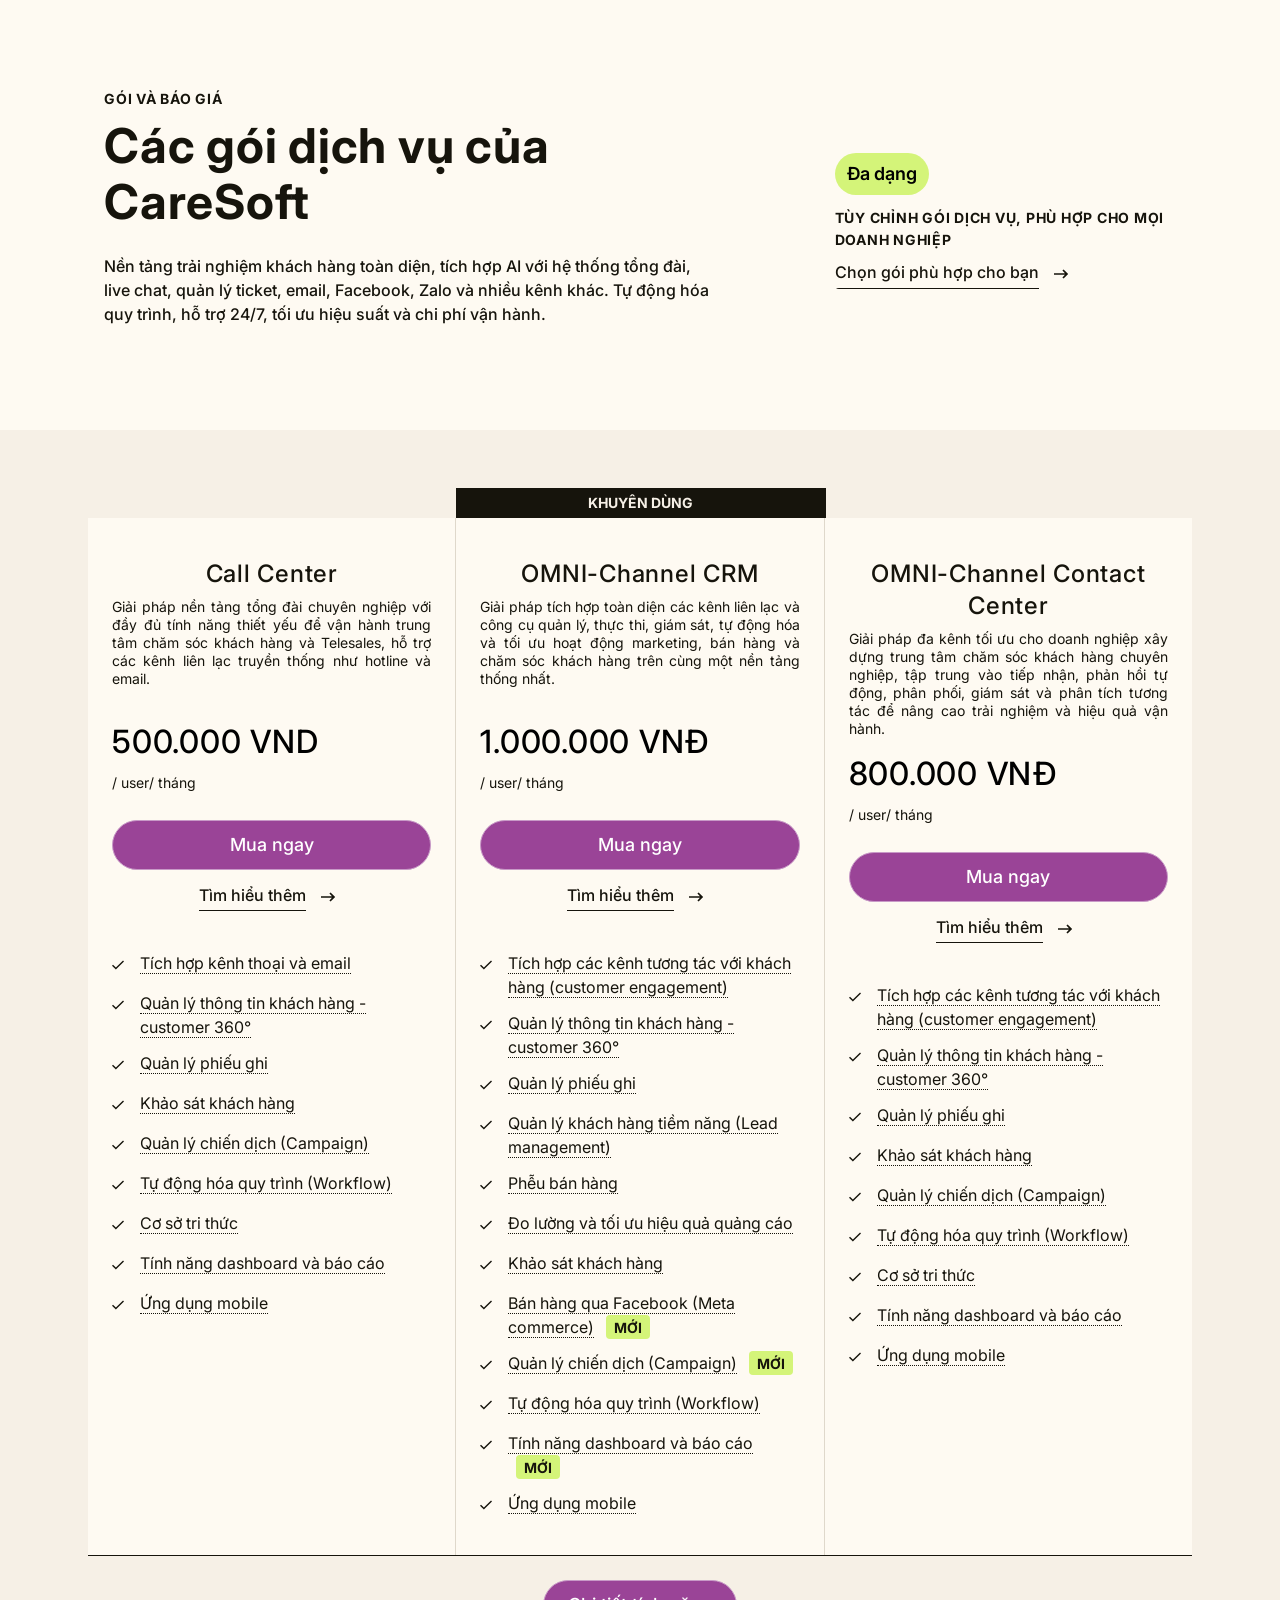
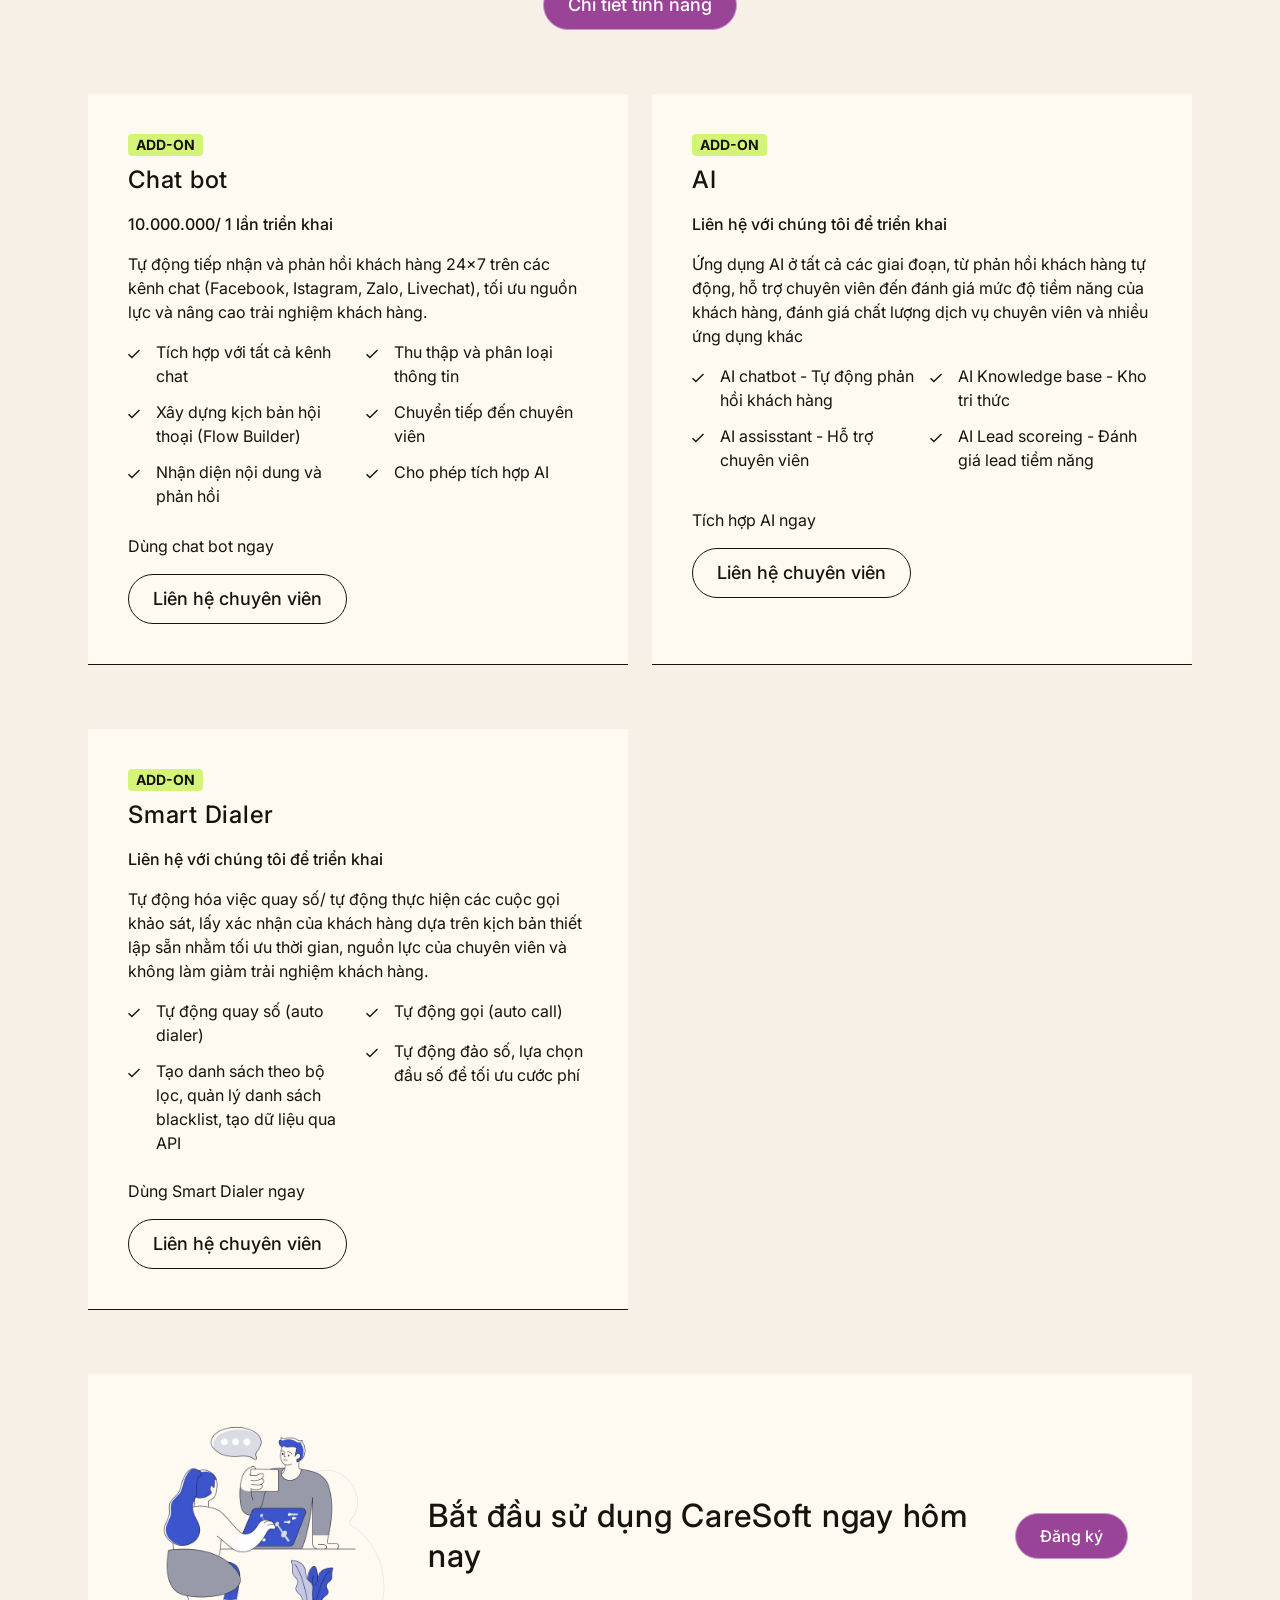
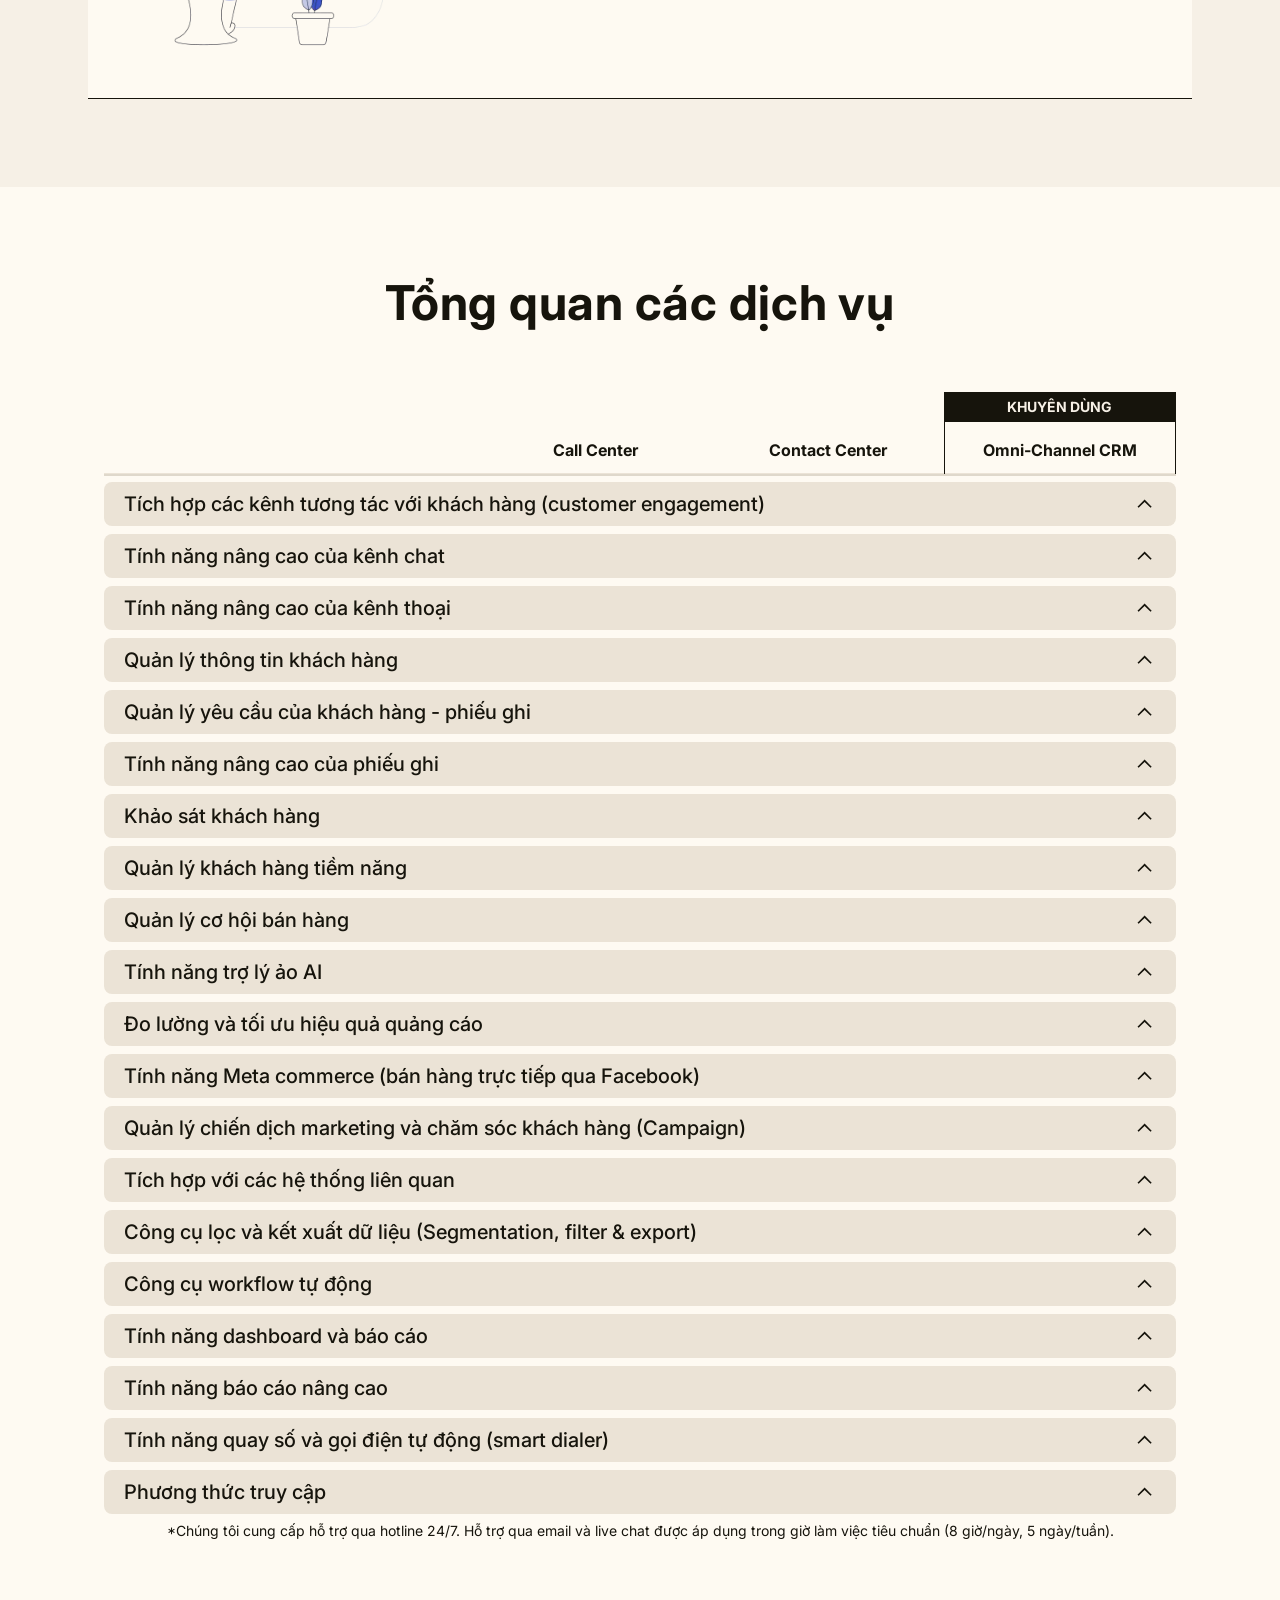
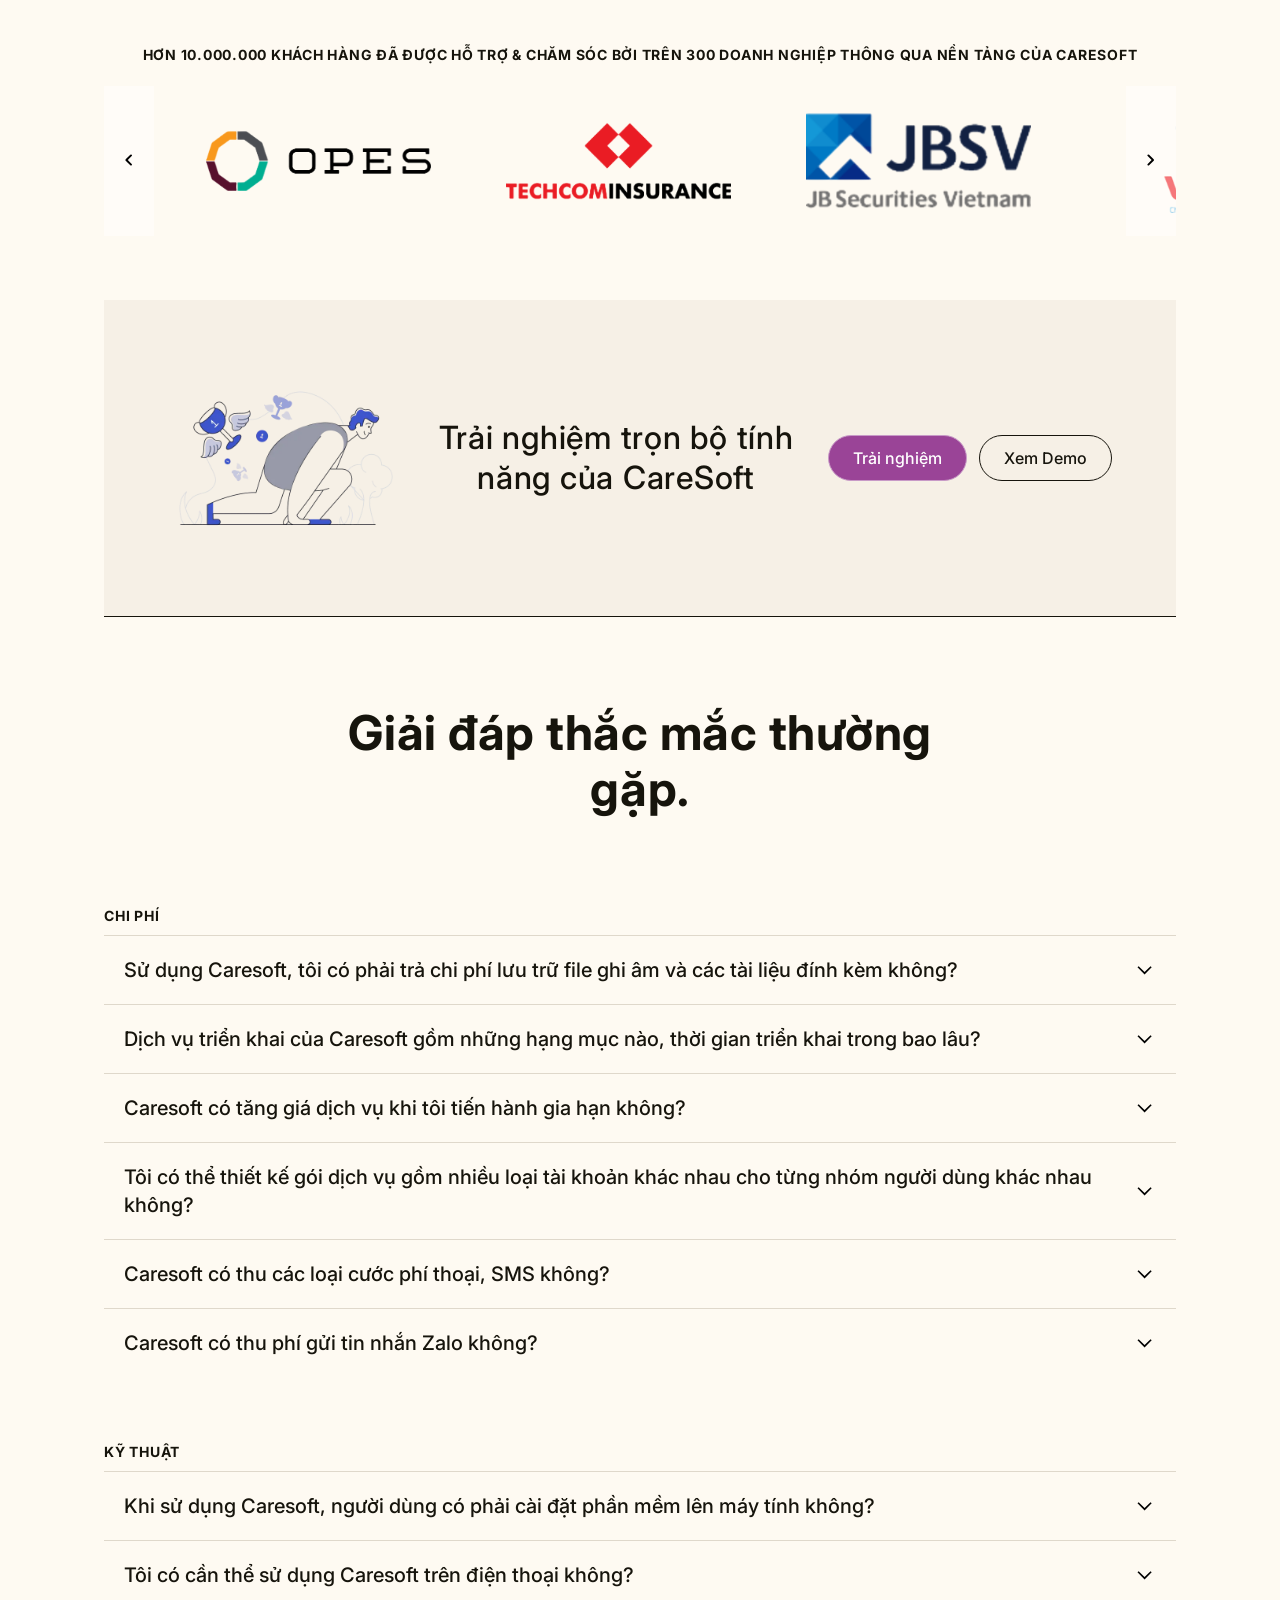
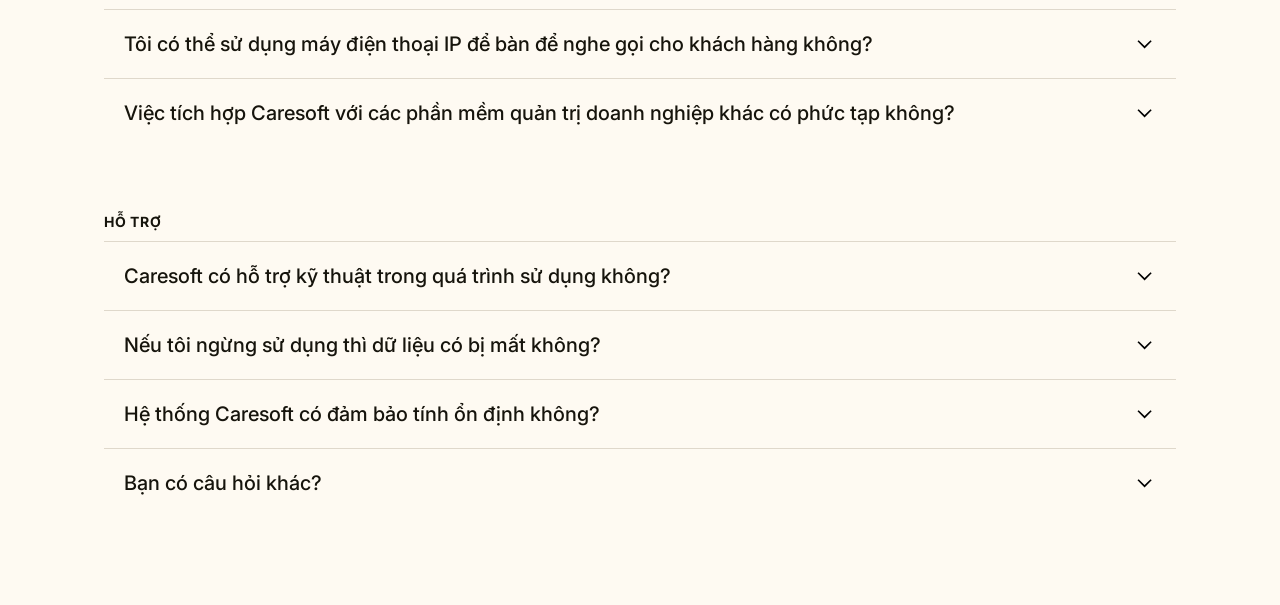
==== index.html @ 5d237647 "bỏ header" ====
<!DOCTYPE html>
<html lang="en">

<head>
    <meta charset="UTF-8">
    <meta name="viewport" content="width=device-width, initial-scale=1.0">
    <meta name="description"
        content="Bảng giá Caresoft Omnichannel Cloud Contact Center &amp; Customer Service Software">
    <title> Bảng giá Caresoft Omnichannel Cloud Contact Center &amp; Customer Service Software </title>
    <link rel="preconnect" href="https://fonts.googleapis.com">
    <link rel="preconnect" href="https://fonts.gstatic.com" crossorigin>
    <link
        href="https://fonts.googleapis.com/css2?family=Inter:ital,opsz,wght@0,14..32,100..900;1,14..32,100..900&display=swap"
        rel="stylesheet">

    <link rel="stylesheet" href="css/default.css">
    <link rel="stylesheet" href="css/detail.css">
    <link rel="stylesheet" href="css/mobile.css">
    <link rel="stylesheet" href="css/tablet.css">
    <link rel="stylesheet" href="css/laptop.css">
    <link rel="stylesheet" href="css/very-large-scr.css">
</head>

<body>
    <main>
        <section class="hero">
            <div class="container">
                <div class="hero-content-wrapper">
                    <div class="main-hero-title">
                        <h1 class="small-title">Gói và báo giá</h1>
                        <h2 class="main-title">Các gói dịch vụ của CareSoft</h2>
                        <p class="head-text">Nền tảng trải nghiệm khách hàng toàn diện, tích hợp AI với hệ thống
                            tổng đài,
                            live chat, quản lý ticket, email, Facebook, Zalo và nhiều kênh khác. Tự động hóa quy trình,
                            hỗ trợ 24/7, tối ưu hiệu suất và chi phí vận hành.</p>
                    </div>
                    <div class="sub-hero-title">
                        <span class="sticker">Đa dạng</span>
                        <h3 class="small-title">Tùy chỉnh gói dịch vụ, phù hợp cho mọi doanh nghiệp</h3>
                        <a href="" class="click-link">
                            <span class="click-link-text ">Chọn gói phù hợp cho bạn</span>
                            <span class="icon">
                                <svg xmlns="http://www.w3.org/2000/svg" width="16" height="16" fill="currentColor"
                                    viewBox="0 0 16 16" style="padding-left:6px">
                                    <path fill="currentColor" fill-rule="evenodd"
                                        d="M11.948 8.85H1v-1.7h10.948L9.399 4.6l1.202-1.202L15.202 8l-4.601 4.602-1.202-1.203z"
                                        clip-rule="evenodd"></path>
                                </svg>
                            </span>
                        </a>
                    </div>
                </div>
            </div>
        </section>
        <section class="plans">
            <div class="container">
                <div class="plan-content-wrapper">
                    <div class="feature-content" id="features"></div>
                    <div class="feature-btn">
                        <a href="#table-plans" class="primary-btn">
                            <span class="btn-text-bg">
                                <span class="btn-span">
                                    <span class="i-text">Chi tiết tính năng</span>
                                    <span class="af-text">Chi tiết tính năng</span>
                                </span>
                            </span>
                        </a>
                    </div>
                </div>
                <div class="part-wrapper cta">
                    <div class="cta-wrapper">
                        <div class="cta-content card">
                            <div class="cta-img">
                                <span class="img-span">
                                    <picture>
                                        <source srcset="img/cta-img-1.webp" type="image/webp">
                                        <img src="img/cta-img-1.png" alt="ảnh CTA băt đầu" loading="lazy">
                                    </picture>
                                </span>
                            </div>
                            <div class="cta-text">
                                <h3 class="cta-title">Bắt đầu sử dụng CareSoft ngay hôm nay</h3>
                            </div>
                            <div class="cta-btn">
                                <button class="primary-btn openForm">
                                    <span class="btn-text-bg">
                                        <span class="btn-span">
                                            <span class="i-text">Đăng ký</span>
                                            <span class="af-text">Đăng ký</span>
                                        </span>
                                    </span>
                                </button>
                            </div>
                        </div>
                    </div>
                </div>
            </div>
        </section>
        <section class="table-section" id="table-plans">
            <div class="container">
                <div class="table-wrapper">
                    <h2 class="main-title">Tổng quan các dịch vụ</h2>
                    <table class="compare-table" id="main">
                        <tbody class="main-body" id="mainBody">
                        </tbody>
                    </table>
                    <p class="note-text">*Chúng tôi cung cấp hỗ trợ qua hotline 24/7. Hỗ trợ qua email và live chat được
                        áp dụng trong giờ làm việc tiêu chuẩn (8 giờ/ngày, 5 ngày/tuần).
                    </p>
                </div>
            </div>
        </section>
        <section class="customer no-pad">
            <div class="container">
                <div class="custome-cta-wrapper">
                    <div class="customer">
                        <div class="text">
                            <p class="small-title">Hơn 10.000.000 khách hàng đã được hỗ trợ & chăm sóc bởi trên 300
                                Doanh nghiệp thông qua nền tảng của Caresoft</p>
                        </div>
                        <div class="logo-gallery-wrapper">
                            <div class="gallery" id="logo-slider">
                            </div>

                            <button class="gallery-btn" id="gallery-prev">
                                <svg xmlns="http://www.w3.org/2000/svg" width="24px" height="24px" viewBox="0 0 24 24">
                                    <path fill="currentColor"
                                        d="m10.8 12l3.9 3.9q.275.275.275.7t-.275.7t-.7.275t-.7-.275l-4.6-4.6q-.15-.15-.212-.325T8.425 12t.063-.375t.212-.325l4.6-4.6q.275-.275.7-.275t.7.275t.275.7t-.275.7z" />
                                </svg>
                            </button>
                            <button class="gallery-btn" id="gallery-next">
                                <svg xmlns="http://www.w3.org/2000/svg" width="24px" height="24px" viewBox="0 0 24 24">
                                    <path fill="currentColor"
                                        d="M12.6 12L8.7 8.1q-.275-.275-.275-.7t.275-.7t.7-.275t.7.275l4.6 4.6q.15.15.213.325t.062.375t-.062.375t-.213.325l-4.6 4.6q-.275.275-.7.275t-.7-.275t-.275-.7t.275-.7z" />
                                </svg>
                            </button>
                        </div>
                    </div>
                    <div class="part-wrapper cta non-flex">
                        <div class="cta-wrapper">
                            <div class="cta-content card bg-2">
                                <div class="cta-img">
                                    <span class="img-span">
                                        <picture>
                                            <source srcset="img/cta-img-2.webp" type="image/webp">
                                            <img src="img/cta-img-2.png"
                                                alt="Success, Growth, goals, achievement, target, trophy, reward, award, excercise"
                                                loading="lazy">
                                        </picture>
                                    </span>
                                </div>
                                <div class="cta-text">
                                    <h3 class="cta-title">Trải nghiệm trọn bộ tính năng của CareSoft</h3>
                                </div>
                                <div class="cta-btn">
                                    <button class="primary-btn openForm">
                                        <span class="btn-text-bg">
                                            <span class="btn-span">
                                                <span class="i-text">Trải nghiệm</span>
                                                <span class="af-text">Trải nghiệm</span>
                                            </span>
                                        </span>
                                    </button>
                                    <button class="secondary-btn openForm">
                                        <span class="btn-text-bg">
                                            <span class="btn-span">
                                                <span class="i-text">Xem Demo</span>
                                                <span class="af-text">Xem Demo</span>
                                            </span>
                                        </span>
                                    </button>
                                </div>
                            </div>
                        </div>
                    </div>
                </div>
            </div>
        </section>
        <section class="faq-section">
            <div class="container">
                <div class="faq-title-wrapper">
                    <div class="text-wrapper">
                        <h2 class="main-title">Giải đáp thắc mắc thường gặp.</h2>
                    </div>
                </div>
                <div class="faq-wrapper">
                    <div class="ques-section">
                    </div>
                </div>
            </div>
        </section>
        <div class="overlay">
            <div class="form-wrapper">
                <button class="close-btn" onclick="toggleOverlay()">
                    <svg xmlns="http://www.w3.org/2000/svg" width="16" height="16" focusable="false" viewBox="0 0 16 16"
                        aria-hidden="true">
                        <path stroke="currentColor" stroke-linecap="round" d="M3 13L13 3m0 10L3 3"></path>
                    </svg>
                </button>
                <div class="form-content">
                    <form id="contact-form">
                        <div class="form-title">
                            <h3 class="form-title-text">Đăng ký tư vấn ngay</h3>
                            <p class="normal-text">Chúng tôi sẵn sàng tư vấn giải pháp phù hợp nhất với mô hình hoạt
                                động của doanh nghiệp bạn.
                            </p>
                        </div>
                        <div class="form-input">
                            <div class="input-wrapper lap-50">
                                <div class="input-content">
                                    <label class="input-label" for="name">Họ Tên</label>
                                    <div class="input-detail">
                                        <input type="text" id="name" name="name" data-input-stage="normal"
                                            data-regex="^[A-Za-zÀ-ỹ\s]+$" data-req="true"
                                            data-blank-mess="Trường này là bắt buộc" data-cons-mess="Vui lòng nhập tên"
                                            data-initial="true">
                                        <div class="input-icon">
                                            <svg xmlns="http://www.w3.org/2000/svg" width="16" height="16"
                                                fill="currentColor" viewBox="0 0 16 16">
                                                <path fill="currentColor" fill-rule="evenodd"
                                                    d="M8 0a8 8 0 1 0 0 16A8 8 0 0 0 8 0m0 9.5a.5.5 0 0 1-.5-.5V4.5a.5.5 0 0 1 1 0V9a.5.5 0 0 1-.5.5m0 1A.75.75 0 1 1 8 12a.75.75 0 0 1 0-1.5"
                                                    clip-rule="evenodd"></path>
                                            </svg>
                                        </div>
                                        <div class="input-warning">
                                            <svg xmlns="http://www.w3.org/2000/svg" width="16" height="16"
                                                fill="currentColor" viewBox="0 0 16 16">
                                                <path fill="currentColor" fill-rule="evenodd"
                                                    d="M8 0a8 8 0 1 0 0 16A8 8 0 0 0 8 0m0 9.5a.5.5 0 0 1-.5-.5V4.5a.5.5 0 0 1 1 0V9a.5.5 0 0 1-.5.5m0 1A.75.75 0 1 1 8 12a.75.75 0 0 1 0-1.5"
                                                    clip-rule="evenodd"></path>
                                            </svg>
                                            <span class="warn-text"></span>
                                        </div>
                                    </div>
                                </div>
                            </div>
                            <div class="input-wrapper lap-50">
                                <div class="input-content">
                                    <label class="input-label" for="company">Công ty/ Doanh nghiệp</label>
                                    <div class="input-detail">
                                        <input type="text" id="company" name="company" data-input-stage="normal"
                                            data-regex="none" data-blank-mess="Trường này là bắt buộc"
                                            data-cons-mess="Sai điều kiện" data-initial="true">
                                        <div class="input-icon">
                                            <svg xmlns="http://www.w3.org/2000/svg" width="16" height="16"
                                                fill="currentColor" viewBox="0 0 16 16">
                                                <path fill="currentColor" fill-rule="evenodd"
                                                    d="M8 0a8 8 0 1 0 0 16A8 8 0 0 0 8 0m0 9.5a.5.5 0 0 1-.5-.5V4.5a.5.5 0 0 1 1 0V9a.5.5 0 0 1-.5.5m0 1A.75.75 0 1 1 8 12a.75.75 0 0 1 0-1.5"
                                                    clip-rule="evenodd"></path>
                                            </svg>
                                        </div>
                                        <div class="input-warning">
                                            <svg xmlns="http://www.w3.org/2000/svg" width="16" height="16"
                                                fill="currentColor" viewBox="0 0 16 16">
                                                <path fill="currentColor" fill-rule="evenodd"
                                                    d="M8 0a8 8 0 1 0 0 16A8 8 0 0 0 8 0m0 9.5a.5.5 0 0 1-.5-.5V4.5a.5.5 0 0 1 1 0V9a.5.5 0 0 1-.5.5m0 1A.75.75 0 1 1 8 12a.75.75 0 0 1 0-1.5"
                                                    clip-rule="evenodd"></path>
                                            </svg>
                                            <span class="warn-text"></span>
                                        </div>
                                    </div>
                                </div>
                            </div>
                            <div class="input-wrapper lap-50">
                                <div class="input-content">
                                    <label class="input-label" for="email">Email</label>
                                    <div class="input-detail">
                                        <input type="text" id="email" name="email" data-input-stage="normal"
                                            data-regex="^[\w\.-]+@[\w\.-]+\.\w{2,}$" data-req="true"
                                            data-blank-mess="Trường này là bắt buộc"
                                            data-cons-mess="Vui lòng nhập email hợp lệ" data-initial="true">
                                        <div class="input-icon">
                                            <svg xmlns="http://www.w3.org/2000/svg" width="16" height="16"
                                                fill="currentColor" viewBox="0 0 16 16">
                                                <path fill="currentColor" fill-rule="evenodd"
                                                    d="M8 0a8 8 0 1 0 0 16A8 8 0 0 0 8 0m0 9.5a.5.5 0 0 1-.5-.5V4.5a.5.5 0 0 1 1 0V9a.5.5 0 0 1-.5.5m0 1A.75.75 0 1 1 8 12a.75.75 0 0 1 0-1.5"
                                                    clip-rule="evenodd"></path>
                                            </svg>
                                        </div>
                                        <div class="input-warning">
                                            <svg xmlns="http://www.w3.org/2000/svg" width="16" height="16"
                                                fill="currentColor" viewBox="0 0 16 16">
                                                <path fill="currentColor" fill-rule="evenodd"
                                                    d="M8 0a8 8 0 1 0 0 16A8 8 0 0 0 8 0m0 9.5a.5.5 0 0 1-.5-.5V4.5a.5.5 0 0 1 1 0V9a.5.5 0 0 1-.5.5m0 1A.75.75 0 1 1 8 12a.75.75 0 0 1 0-1.5"
                                                    clip-rule="evenodd"></path>
                                            </svg>
                                            <span class="warn-text"></span>
                                        </div>
                                    </div>
                                </div>
                            </div>
                            <div class="input-wrapper lap-50">
                                <div class="input-content">
                                    <label class="input-label" for="phone">SĐT</label>
                                    <div class="input-detail">
                                        <input type="tel" id="phone" name="phone" data-input-stage="normal"
                                            data-regex="^(0\d{9}|(\+84)\d{9})$" data-req="true"
                                            data-blank-mess="Trường này là bắt buộc"
                                            data-cons-mess="Vui lòng nhập số điện thoại hợp lệ" data-initial="true">
                                        <div class="input-icon">
                                            <svg xmlns="http://www.w3.org/2000/svg" width="16" height="16"
                                                fill="currentColor" viewBox="0 0 16 16">
                                                <path fill="currentColor" fill-rule="evenodd"
                                                    d="M8 0a8 8 0 1 0 0 16A8 8 0 0 0 8 0m0 9.5a.5.5 0 0 1-.5-.5V4.5a.5.5 0 0 1 1 0V9a.5.5 0 0 1-.5.5m0 1A.75.75 0 1 1 8 12a.75.75 0 0 1 0-1.5"
                                                    clip-rule="evenodd"></path>
                                            </svg>
                                        </div>
                                        <div class="input-warning">
                                            <svg xmlns="http://www.w3.org/2000/svg" width="16" height="16"
                                                fill="currentColor" viewBox="0 0 16 16">
                                                <path fill="currentColor" fill-rule="evenodd"
                                                    d="M8 0a8 8 0 1 0 0 16A8 8 0 0 0 8 0m0 9.5a.5.5 0 0 1-.5-.5V4.5a.5.5 0 0 1 1 0V9a.5.5 0 0 1-.5.5m0 1A.75.75 0 1 1 8 12a.75.75 0 0 1 0-1.5"
                                                    clip-rule="evenodd"></path>
                                            </svg>
                                            <span class="warn-text"></span>
                                        </div>
                                    </div>
                                </div>
                            </div>
                            <div class="input-wrapper full">
                                <div class="input-content">
                                    <label class="input-label" for="message">Ghi chú</label>
                                    <div class="input-detail">
                                        <textarea type="text" id="message" name="message" data-input-stage="normal"
                                            data-regex="^[A-Za-zÀ-ỹ\s]+$" data-req="false"
                                            data-blank-mess="Trường này là bắt buộc" data-cons-mess="Vui lòng nhập tên"
                                            data-initial="true"></textarea>
                                        <div class="input-icon">
                                            <svg xmlns="http://www.w3.org/2000/svg" width="16" height="16"
                                                fill="currentColor" viewBox="0 0 16 16">
                                                <path fill="currentColor" fill-rule="evenodd"
                                                    d="M8 0a8 8 0 1 0 0 16A8 8 0 0 0 8 0m0 9.5a.5.5 0 0 1-.5-.5V4.5a.5.5 0 0 1 1 0V9a.5.5 0 0 1-.5.5m0 1A.75.75 0 1 1 8 12a.75.75 0 0 1 0-1.5"
                                                    clip-rule="evenodd"></path>
                                            </svg>
                                        </div>
                                        <div class="input-warning">
                                            <svg xmlns="http://www.w3.org/2000/svg" width="16" height="16"
                                                fill="currentColor" viewBox="0 0 16 16">
                                                <path fill="currentColor" fill-rule="evenodd"
                                                    d="M8 0a8 8 0 1 0 0 16A8 8 0 0 0 8 0m0 9.5a.5.5 0 0 1-.5-.5V4.5a.5.5 0 0 1 1 0V9a.5.5 0 0 1-.5.5m0 1A.75.75 0 1 1 8 12a.75.75 0 0 1 0-1.5"
                                                    clip-rule="evenodd"></path>
                                            </svg>
                                            <span class="warn-text"></span>
                                        </div>
                                    </div>
                                </div>
                            </div>
                            <div class="input-wrapper full">
                                <div class="input-content">
                                    <div class="check-box-wrapper">
                                        <input type="checkbox" name="agree" id="agree">
                                        <label class="normal-text" for="agree">Tôi đồng ý nhận thông tin tiếp thị về
                                            sản
                                            phẩm, dịch vụ và sự kiện của CareSoft. Tôi có thể hủy đăng ký bất cứ lúc
                                            nào.</label>
                                    </div>
                                </div>
                            </div>
                            <div class="input-wrapper full">
                                <div class="input-content">
                                    <div class="normal-text">
                                        Khi gửi thông tin cá nhân, tôi đồng ý để CareSoft thu thập, xử lý và lưu trữ
                                        dữ
                                        liệu của mình theo Chính sách quyền riêng tư của CareSoft.
                                    </div>
                                </div>
                            </div>
                        </div>
                        <div class="form-submit">
                            <button class="primary-btn" type="submit" id="submitForm">
                                <span class="btn-text-bg">
                                    <span class="btn-span">
                                        <span class="i-text">Đăng Ký</span>
                                        <span class="af-text">Đăng Ký</span>
                                    </span>
                                </span>
                            </button>
                        </div>
                    </form>
                </div>
            </div>
            <div class="form-submited-wrapper">
                <button class="close-btn" onclick="toggleOverlay()">
                    <svg xmlns="http://www.w3.org/2000/svg" width="16" height="16" focusable="false" viewBox="0 0 16 16"
                        aria-hidden="true">
                        <path stroke="currentColor" stroke-linecap="round" d="M3 13L13 3m0 10L3 3"></path>
                    </svg>
                </button>
                <div class="submited-content">
                    <div class="icon">
                        <svg xmlns="http://www.w3.org/2000/svg" width="48" height="48" viewBox="0 0 24 24">
                            <g fill="none" stroke="currentColor" stroke-linecap="round" stroke-linejoin="round"
                                stroke-width="2">
                                <path
                                    d="M3 12c0 -4.97 4.03 -9 9 -9c4.97 0 9 4.03 9 9c0 4.97 -4.03 9 -9 9c-4.97 0 -9 -4.03 -9 -9Z" />
                                <path d="M8 12l3 3l5 -5" />
                            </g>
                        </svg>
                    </div>
                    <div class="submited-text title">
                        Đã gửi thông tin thành công
                    </div>
                    <div class="submited-text">Chúng tôi đã nhận được thông tin đăng ký tư vấn của bạn.</div>
                    <div class="submited-text">Đội ngũ hỗ trợ sẽ liên hệ trong thời gian sớm nhất.</div>
                    <button class="close-submited" onclick="toggleOverlay()">Đóng</button>
                </div>
            </div>
        </div>
    </main>

    <script src="js/data.js"></script>
    <script src="js/display-features.js"></script>
    <script src="js/display-add-ons.js"></script>
    <script src="js/display-table.js"></script>
    <script src="js/display-faq.js"></script>
    <script src="js/display-logo-slider.js"></script>
    <script src="js/table-pop.js"></script>
    <script src="js/overlay.js"></script>
    <script src="js/form.js"></script>
    <script src="js/toggle-table.js"></script>
    <script src="js/mobile-layout.js"></script>
</body>

</html>
---- css/default.css ----
/* rgb(143, 136, 122) */
/* rgb(222, 215, 202) */

/* :root {
    --main-bg-color: #F2FBE0;
    --sec-bg-color: #E4F4CD;
    --bg-hight-light-color: #C8E6A0;

    --text-color: #1E352F;
    --border-color: #A5C4A2;

    --primary-btn-initial-color: #A0D468;
    --primary-btn-after-color: #1E352F;

    --secondary-btn-initial-color: #6ABD8D;
    --secondary-btn-after-color: #1E352F;
    --secondary-btn-text-color: #ffffff;

    --sticker-color: #F8B84E;
} */

:root {
    --main-bg-color: rgb(254, 250, 242);
    --sec-bg-color: rgb(246, 240, 230);
    --bg-hight-light-color: rgb(235, 227, 214);
    /* rgb(143, 136, 122) rgb(222, 215, 202) */
    --text-color: rgb(22, 20, 12);
    --border-color: rgb(22, 20, 12);

    --primary-btn-initial-color: rgb(154, 68, 151);
    --primary-btn-after-color: rgb(22, 20, 12);
    /* --primary-btn-initial-color: #A0D468;
    --primary-btn-after-color: #1E352F; */

    --secondary-btn-initial-color: ;
    --secondary-btn-after-color: rgb(22, 20, 12);
    --secondary-btn-text-color: rgb(255, 255, 255);

    --sticker-color: rgb(212, 244, 121);
}

*,
*::before,
*::after {
    box-sizing: border-box;
}

html,
body {
    padding: 0;
    margin: 0;
    scroll-behavior: smooth;
}

body {
    -webkit-font-smoothing: antialiased;
    font-variant-ligatures: no-common-ligatures;
    background: rgb(22, 20, 12);
    font-family: 'Inter';
    font-size: 16px;
    font-style: normal;
    line-height: 1;
}

body.no-scroll {
    overflow: hidden;
}

section {
    /* padding: 88px 0; */
}

.container {
    padding: 0 24px;
    margin: 0 auto;
    width: 100%;
}

a {
    text-decoration: none;
    color: black;
}

.mt-40 {
    margin-top: 40px;
}

button {
    outline: none;
    border: none;
    cursor: pointer;
}

::-webkit-scrollbar {
    height: .7rem;
    width: .7rem;
}

::-webkit-scrollbar-thumb {
    background-color: var(--bg-hight-light-color);
    border-radius: 6.1875rem;
    background-clip: padding-box;
    border: .125rem solid #0000;
}

@media (min-width:0px) {
    section {
        padding: 48px 0;
    }

    .container {
        padding: 0 16px;
    }

    .sub-hero-title {
        margin-top: 12px;
    }

    .feature-wrapper {
        display: flex;
        box-sizing: border-box;
        flex-wrap: wrap;
        margin-right: -8px;
        margin-left: -8px;
    }

    .feature-p-wrapper {
        width: 100%;
    }

    .part-wrapper {
        margin-top: 48px;
    }

    .cta-wrapper {
        padding-right: 8px;
        padding-left: 8px;
    }

    .cta-btn {
        flex-direction: column;
        padding: 0;
    }
}
---- css/detail.css ----
.hero,
.customer,
.faq-section {
    background-color: var(--main-bg-color);
}

.plans {
    background-color: var(--sec-bg-color);
    overflow-x: hidden;
}

.test {
    background-color: var(--sec-bg-color);
}

.hero-content-wrapper {
    display: flex;
    flex-wrap: wrap;
    align-items: center;
    margin-right: -12px;
    margin-left: -12px;
    box-sizing: border-box;
}

.main-hero-title {
    width: 100%;
    padding-right: 12px;
    padding-left: 12px;
}

.sub-hero-title {
    width: 100%;
    padding-right: 12px;
    padding-left: 12px;
}

.small-title {
    box-sizing: inherit;
    letter-spacing: 0.75px;
    color: var(--text-color);
    margin: 0px 0px 8px;
    font-family: 'Inter';
    font-stretch: condensed;
    font-weight: 700;
    line-height: calc(1em + 8px);
    text-transform: uppercase;
    -webkit-box-align: center;
    align-items: center;
    display: flex;
    align-items: flex-end;
    gap: 8px;
    font-size: 12px;
}

.main-title {
    box-sizing: inherit;
    color: var(--text-color);
    margin: 0px 0px 24px;
    font-family: 'Inter';
    font-weight: 700;
    line-height: calc(1em + 8px);
    letter-spacing: 0.75px;
    font-size: 34px;
}

.head-text {
    box-sizing: inherit;
    color: var(--text-color);
    margin: 0px 0px 12px;
    font-family: 'Inter';
    font-weight: 500;
    font-size: 16px;
    line-height: calc(1em + 8px);
    letter-spacing: 0px;
    margin-bottom: 16px;
}

.sticker {
    align-items: center;
    text-align: center;
    background-color: var(--sticker-color);
    border-radius: 100px;
    display: inline-block;
    padding: 8px 12px;
    margin-bottom: 12px;
    font-size: 16px;
    font-weight: 600;
    line-height: calc(1em + 8px);
}

.click-link {
    display: inline-flex;
    margin: 0px;
    padding: 0px;
    border: 0px solid transparent;
    border-radius: 4px;
    cursor: pointer;
    width: 100%;
    overflow: hidden;
    text-overflow: ellipsis;
    outline-color: transparent;
    background-color: transparent;
    color: var(--text-color);
    font-weight: 500;
    text-decoration: none;
    font-stretch: expanded;
    line-height: calc(1.25em + 6px);
    min-height: calc(1.25em + 8px);
    transition: 600ms cubic-bezier(0.7, 0, 0.3, 1);
    font-size: 16px;
    font-family: 'Inter';
    text-align: center;
    align-items: center;
}

.click-link-text {
    display: inline;
    cursor: pointer;
    overflow: visible;
    white-space: nowrap;
    box-sizing: border-box;
    padding: 0px;
    color: var(--text-color);
    text-decoration: none;
    line-height: calc(1.25em + 6px);
    min-height: calc(1.25em + 8px);

    transition: 600ms cubic-bezier(0.7, 0, 0.3, 1);
    font-size: 16px;
    font-family: 'Inter';
    font-weight: 500;
    background-image: linear-gradient(90deg, rgba(22, 20, 12, 0.7) 0%, rgba(22, 20, 12, 0.7) 40%, transparent 40%, transparent 60%, var(--text-color) 60%, var(--text-color) 100%);
    background-position: 100% 100%;
    background-repeat: no-repeat;
    background-size: 250% 1px;
    padding-bottom: 0.2em;
    transition: background-position 600ms cubic-bezier(0.7, 0, 0.3, 1);
}

.click-link:hover .click-link-text {
    background-position: 0 100%;
}

.icon {
    font-style: normal;
    cursor: pointer;
    color: var(--text-color);
    font-weight: 500;
    line-height: calc(1.25em + 6px);
    font-size: 18px;
    font-family: 'Inter';
    box-sizing: inherit;
    aspect-ratio: 1 / 1;
    bottom: 0.1em;
    display: inline-block;
    min-width: 16px;
    margin: 0px 8px;
    max-width: 24px;
    max-height: 24px;
    vertical-align: middle;
}

.icon svg {
    display: block;
    fill: currentcolor;
    box-sizing: inherit;
    height: 100%;
    width: 100%;
    padding: 0;
}

.plan-content-wrapper {
    width: 100%;
}

.card {
    background: var(--main-bg-color);
    box-shadow: none;
    border-bottom: 1px solid var(--text-color);
}

.content-flex {
    display: flex;
    flex-wrap: nowrap;
}

.content-flex>*:not(:first-child) {
    border-top: 0px;
    border-left: 1px solid color-mix(in srgb, var(--bg-hight-light-color) 95%, black);
}

.feature-col {
    -webkit-font-smoothing: antialiased;
    font-variant-ligatures: no-common-ligatures;
    font-family: 'Inter';
    font-size: 16px;
    font-style: normal;
    line-height: 1;
    box-sizing: border-box;
    width: 100%;
    flex-basis: 0px;
    -webkit-box-flex: 1;
    flex-grow: 1;
    max-width: 100%;
    text-align: left;
    margin: 0px !important;
    padding: 0px 24px !important;
    position: relative;
    border: 0px;
}

.col-wrapper {
    display: flex;
    flex-direction: column;
    height: 100%;
    margin: 0px 0px 24px;
    padding: 24px 0px 0px;
    position: relative;
    margin-top: 16px;
}

.col-content {
    display: flex;
    flex-direction: column;
    -webkit-box-align: start;
    align-items: start;
    -webkit-box-pack: justify;
    justify-content: space-between;
    margin-bottom: 24px;
    min-height: 270px;
}

.col-title {
    color: var(--text-color);
    font-family: 'Inter';
    font-weight: 500;
    line-height: calc(1em + 8px);
    letter-spacing: 0.75px;
    font-size: 20px;
    margin: 0px 0px 8px;
    text-align: left;
    min-height: auto;
}

.col-sub-title {
    color: var(--text-color);
    font-family: 'Inter';
    font-weight: 400;
    line-height: 18px;
    font-size: 13px;
    margin: 0px 0px 16px;
}

.price {
    font-weight: 500;
    line-height: calc(1em + 8px);
    letter-spacing: 0.75px;
    font-size: 22px;
    margin: 0px 0px 12px;
    text-align: left;
    font-family: 'Inter';
}

.col-sub-title.price-tag {
    min-height: auto;
    margin: 0px 0px 4px;
}

.btns-wrapper {
    display: flex;
    flex-flow: column wrap;
    gap: 12px;
    align-self: inherit;
    -webkit-box-align: baseline;
    align-items: baseline;
    flex-direction: row;
    margin-top: 24px;
    margin-bottom: 16px;
    width: 100%;
    justify-content: center;
}

.primary-btn {
    min-height: calc(1.25em + 8px);
    font-size: 18px;
    border-radius: 99px;
    cursor: pointer;
    display: inline-block;
    gap: 8px;
    overflow: visible;
    position: relative;
    text-decoration: none;
    line-height: 28px;
    padding: 10px 24px;
    width: fit-content;
    max-width: 100%;
    font-family: 'Inter';
    white-space: normal;
    background-color: var(--primary-btn-initial-color);
    border: 1px solid color-mix(in srgb, var(--primary-btn-initial-color) 54%, white);
    transition: background-color 500ms cubic-bezier(0.85, 0, 0.15, 1), border 500ms cubic-bezier(0.85, 0, 0.15, 1), transform 500ms cubic-bezier(0.85, 0, 0.15, 1), height 500ms cubic-bezier(0.85, 0, 0.15, 1), opacity 500ms cubic-bezier(0.85, 0, 0.15, 1), width 500ms cubic-bezier(0.85, 0, 0.15, 1), outline 70ms cubic-bezier(0, 0, 0.5, 1);
}

.col-content .primary-btn {
    width: 100%;
}

.primary-btn:hover {
    background-color: var(--primary-btn-after-color);
    transform: scale(1.05);
}

.btn-text-bg {
    font-variant-ligatures: no-common-ligatures;
    font-style: normal;
    text-align: left;
    -webkit-font-smoothing: antialiased;
    /* color: var(--text-color);
    font-weight: 500;
    font-stretch: expanded;
    cursor: pointer;
    font-size: 18px;
    line-height: 28px;
    font-family: 'Inter', "ABC Social", 'Noto Sans', Arial, 'Inter', sans-serif;
    white-space: normal;
    box-sizing: inherit; */
    background-image: linear-gradient(90deg, rgba(22, 20, 12, 0.7) 0%, rgba(22, 20, 12, 0.7) 40%, transparent 40%, transparent 60%, var(--text-color) 60%, var(--text-color) 100%);
    background-position: 100% 100%;
    background-repeat: no-repeat;
    background-size: 250% 1px;
    padding-bottom: 0px;
    transition: background-position 600ms cubic-bezier(0.7, 0, 0.3, 1);
}

.btn-span {
    font-variant-ligatures: no-common-ligatures;
    font-style: normal;
    text-align: left;
    -webkit-font-smoothing: antialiased;
    overflow: hidden;
    position: relative;
    display: block;
    white-space: nowrap;
}

.i-text {
    font-variant-ligatures: no-common-ligatures;
    font-style: normal;
    -webkit-font-smoothing: antialiased;
    font-weight: 500;
    -webkit-box-align: center;
    align-items: center;
    display: flex;
    gap: 8px;
    text-align: center;
    -webkit-box-pack: center;
    justify-content: center;
    transition: color 500ms cubic-bezier(0.85, 0, 0.15, 1), transform 500ms cubic-bezier(0.85, 0, 0.15, 1);
    color: var(--secondary-btn-text-color);
}

.af-text {
    font-variant-ligatures: no-common-ligatures;
    font-weight: 500;
    -webkit-box-align: center;
    align-items: center;
    display: flex;
    gap: 8px;
    text-align: center;
    -webkit-box-pack: center;
    justify-content: center;
    transition: color 500ms cubic-bezier(0.85, 0, 0.15, 1), transform 500ms cubic-bezier(0.85, 0, 0.15, 1);
    position: absolute;
    top: 100%;
    left: 0px;
    width: 100%;
    color: var(--secondary-btn-text-color);
}

.primary-btn:hover .i-text {
    transform: translateY(-100%);
}

.primary-btn:hover .af-text {
    transform: translateY(-100%);
    z-index: 2;
}

.col-feature {
    justify-content: center;
}

.feature-li {
    list-style: none;
    padding: 0px;
    margin: 0px;
}

.li-features {
    position: relative;
    color: var(--text-color);
    line-height: 1.5;
    display: flex;
    gap: 16px;
    padding: 0px;
    margin-bottom: 12px;
    margin-top: 12px;
}

.li-features:first-child {
    margin-top: 0;
}

.li-initial-icon {
    color: var(--text-color);
    line-height: 1.5;
    box-sizing: inherit;
    flex: 1 0 auto;
    margin: 4px 0px 0px;
}

.li-initial-icon>svg {
    height: 16;
    fill: currentcolor;
    box-sizing: inherit;
    left: -24px;
    width: 12px;
    top: 2px;
}

.li-content {
    flex: 1 1 100%;
}

.li-a {
    cursor: pointer;
    color: var(--text-color);
    transition: 100ms linear;
    align-items: center;
    font-weight: 400;
    font-size: 16px;
    font-family: 'Inter';
    display: inline-block;
    vertical-align: bottom;
    height: auto;
    text-decoration-thickness: 1px;
    text-underline-offset: 4px;
}

.search-icon-li {
    margin: 4px 0px 0px 6px;
    position: absolute;
    cursor: pointer;
    color: var(--text-color);
    opacity: 0;
    transition: opacity 0.25s;
    width: 16;
    height: 16;
    fill: currentcolor;
}

.li-a:hover .search-icon-li,
.li-a:hover .li-text {
    opacity: .75;
}

.tag {
    color: var(--text-color);
    font-weight: 400;
    font-size: 16px;
    align-items: center;
    text-align: center;
    background-color: var(--sticker-color);
    border-radius: 4px;
    display: inline-block;
    padding: 0px 8px;
    margin-left: 8px;
}

.tag-text {
    align-items: center;
    display: inline-flex;
    gap: 8px;
    font-size: 12px;
    margin: 0px;
    font-stretch: condensed;
    font-weight: 700;
    line-height: calc(1em + 8px);
    text-transform: uppercase;
    color: var(--text-color);
    text-align: center;
}

.marker {
    position: absolute;
    align-items: center;
    text-align: center;
    background-color: var(--text-color);
    display: inline-block;
    width: calc(100% + 2px);
    top: -30px;
    left: 0;
    border-radius: 0px;
    padding: 4px 0;
}

.marker-text {
    text-align: center;
    color: var(--sec-bg-color);
    font-stretch: condensed;
    font-weight: 700;
    line-height: calc(1em + 8px);
    text-transform: uppercase;
    align-items: center;
    display: inline-flex;
    gap: 8px;
    font-size: 14px;
    margin: 0px;
}

.feature-btn {
    font-size: 16px;
    line-height: 1;
    box-sizing: border-box;
    width: 100%;
    flex-basis: 0px;
    flex-grow: 1;
    max-width: 100%;
    text-align: center;
    padding-right: 12px;
    padding-left: 12px;
}

.feature-btn .primary-btn {
    margin-top: 24px;
    width: fit-content;
}

.part-wrapper {
    display: flex;
    flex-wrap: wrap;
    margin-right: -12px;
    margin-left: -12px;
    box-sizing: border-box;
}

.cta-plan-plus-wrapper {
    width: 100%;
    flex-basis: 0px;
    flex-grow: 1;
    max-width: 100%;
    padding-right: 12px;
    padding-left: 12px;
}

.cta-plan-plus-flex {
    display: flex;
    flex-wrap: wrap;
    margin: 0px;
    box-sizing: border-box;
}

.cta-plan-plus-flex>* {
    width: 100%;
    text-align: left;
    position: relative;
    padding: 0px 40px;
    margin: 40px 0px;
    border: 0px;
}

.plan-plus-des {
    flex: 0 0 41.6667%;
    max-width: 41.6667%;
}

.plan-plus-keypoint {
    flex: 0 0 58.3333%;
    max-width: 58.3333%;
    border-left: 1px solid color-mix(in srgb, var(--bg-hight-light-color) 95%, black);
    display: flex;
    flex-direction: column;
}

.normal-text {
    font-style: normal;
    text-align: left;
    color: var(--text-color);
    font-family: 'Inter';
    font-weight: 400;
    font-size: 16px;
    line-height: calc(1em + 8px);
    margin: 0px 0px 16px;
}

.plan-plus-btn-wrapper {
    display: flex;
    flex-flow: column wrap;
    gap: 12px;
    align-items: baseline;
    width: auto;
    flex-direction: row;
    margin-bottom: 16px;
    padding-top: 8px;
    margin-top: 16px;
}

.plan-plus-keypoint .li-features {
    margin: 12px 0px;
}

.li-initial-icon-plus {
    font-size: 16px;
    padding-top: 2px;
}

.li-initial-icon-plus svg {
    fill: currentcolor;
    width: 16px;
    height: 16px;
}

/* .plan-plus-keypoint .li-content{

} */

.add-on-wrapper {
    width: 100%;
    padding-right: 12px;
    padding-left: 12px;
    flex: 0 0 50%;
    max-width: 50%;
}

.add-on-card {
    margin: 0px auto;
    width: 100%;
    max-width: 1120px;
    min-height: 100%;
    padding: 40px;
    box-shadow: none;
    border-bottom: 1px solid var(--border-color);
    background-color: var(--main-bg-color);
}

.add-ons .tag {
    margin: 0;
    margin-bottom: 8px;
}

.add-ons .col-title {
    margin: 0px 0px 12px;
    margin-bottom: 16px;
}

.add-ons .feature-li {
    list-style: none;
    padding: 0px;
    margin: 16px 0px 24px;
    columns: 1;
}

.add-ons .li-text {
    border: none;
}

.secondary-btn {
    min-height: calc(1.25em + 8px);
    font-size: 16px;
    border-radius: 99px;
    cursor: pointer;
    display: inline-block;
    gap: 8px;
    overflow: visible;
    position: relative;
    text-decoration: none;
    line-height: 28px;
    padding: 10px 16px;
    width: fit-content;
    max-width: 100%;
    font-family: 'Inter';
    white-space: normal;
    background-color: transparent;
    border: 1px solid var(--text-color);
    transition: background-color 500ms cubic-bezier(0.85, 0, 0.15, 1), border 500ms cubic-bezier(0.85, 0, 0.15, 1), transform 500ms cubic-bezier(0.85, 0, 0.15, 1), height 500ms cubic-bezier(0.85, 0, 0.15, 1), opacity 500ms cubic-bezier(0.85, 0, 0.15, 1), width 500ms cubic-bezier(0.85, 0, 0.15, 1), outline 70ms cubic-bezier(0, 0, 0.5, 1);
}

.secondary-btn .i-text {
    color: var(--text-color);
}

.secondary-btn .af-text {
    color: var(--secondary-btn-text-color);
}

.secondary-btn:hover {
    background-color: var(--secondary-btn-after-color);
    color: var(--secondary-btn-text-color);
    transform: scale(1.05);
}

.secondary-btn:hover .i-text {
    transform: translateY(-100%);
}

.secondary-btn:hover .af-text {
    transform: translateY(-100%);
    z-index: 2;
}

.cta-wrapper {
    width: 100%;
    flex-basis: 0px;
    flex-grow: 1;
    max-width: 100%;
}

.cta-content {
    margin: 0px auto;
    width: 100%;
    background-color: var(--main-bg-color);
    display: flex;
    align-items: center;
    justify-content: center;
    gap: 32px;
    border-radius: 0px;
    flex-wrap: nowrap;
    padding: 32px 64px;
}

.cta-img {
    flex: 0 0 25%;
    max-width: 100%;
    padding: 8px 0px;
}

.cta-text {
    flex: 1 1 100%;
}

.cta-btn {
    display: flex;
    flex: 1 0 auto;
    padding: 8px 0px;
    gap: 12px;
}

.img-span {
    display: block;
    line-height: 0;
    overflow: hidden;
    position: relative;
    max-width: 100%;
}

img {
    box-sizing: border-box;
    padding: 0;
    border: none;
    margin: auto;
    display: block;
    max-width: 100%;
    max-height: 100%;
    object-fit: cover;
}

.cta-img img {
    /* min-height: 150px; */
    aspect-ratio: 1/1;
}

.cta-title {
    color: var(--text-color);
    margin: 0px 0px 24px;
    font-family: 'Inter';
    font-weight: 500;
    line-height: calc(1em + 8px);
    letter-spacing: 0.75px;
    font-size: 32px;
    margin-bottom: 0px;
}

.cta .primary-btn,
.cta .secondary-btn,
.nav-btn-h .primary-btn,
.nav-btn-h .secondary-btn {
    font-size: 16px;
    line-height: 24px;
}

.table-section {
    background-color: var(--main-bg-color);
}

.table-wrapper {
    width: 100%;
    box-sizing: border-box;
}

.table-section .main-title {
    margin-bottom: 16px;
}

.table-section .main-title,
.faq-section .main-title {
    text-align: center;
}

.compare-table {
    table-layout: fixed;
    border-collapse: collapse;
    border-spacing: 0px;
    line-height: 20px;
    color: var(--text-color);
    font-size: 16px;
    align-items: stretch;
    display: flex;
    flex-direction: column;
    width: 100%;
}

.table-header {
    box-sizing: inherit;
    box-shadow: color-mix(in srgb, var(--bg-hight-light-color) 95%, black) 0px 2px 0px;
    position: sticky;
    width: 100%;
    z-index: 1;
    background: var(--main-bg-color);
    border-bottom: 1px solid var(--bg-hight-light-color);
    padding-top: 10px;
    /* top: 0; */
    top: 60px;
}

.table-header.mobile {
    top: 12px;
}

.header-row {
    box-sizing: border-box;
    vertical-align: bottom;
    font-weight: 600;
    border: 0px;
    height: auto;
    display: flex;
    justify-content: flex-end;
    align-items: flex-end;
    border-bottom: none;
}

.header-row th {
    box-shadow: none !important;
    margin: 0px;
    font-family: 'Inter';
    letter-spacing: 0px;
    border: 0px;
    display: block;
    margin-bottom: -1px;
    margin-top: 16px;
    position: relative;
    text-align: center;
    padding: 16px 8px 12px;
    width: 16.67%;
}

th.popular {
    border-top: 1px solid var(--border-color);
    border-left: 1px solid var(--border-color);
    border-right: 1px solid var(--border-color);
    margin-top: 64px;
}

.table-section .head-text {
    margin: 0;
    font-family: 'Inter';
    font-weight: 700;
}

.popular .marker {
    top: -30px;
    left: -1px;
    width: calc(100% + 2px);
}

.main-body {
    display: flex;
    flex-direction: column;
}

.main-tr,
.sub-tr {
    transition: background-color 0.1s ease-in-out;
    vertical-align: top;
    box-sizing: border-box;
    border: 0px;
    display: flex;
    height: auto;
    width: 100%;
    vertical-align: top;
}

.main-tr.no-ex {
    padding-bottom: 8px;
}

.no-ex-td,
.open-td {
    position: relative;
    margin-bottom: 0px;
    padding: 0px;
    width: 100%;
    display: flex;
    flex-grow: 1;
    justify-content: flex-start;
    text-align: left;
}

.main-td {
    flex: 0 0 16.67%;
    padding: 12px 16px;
    position: relative;
    display: flex;
    text-align: center;
    align-items: center;
    justify-content: center;
}

.main-td:first-of-type {
    flex-grow: 1;
    justify-content: flex-start;
    text-align: left;
}

table .normal-text {
    margin: 0;
}

table svg,
.ques-li svg {
    fill: currentcolor;
    transition: all 0.2s cubic-bezier(0.7, 0, 0.3, 1);
}

.normal-text svg {
    width: 18px;
}

.sub-tr:hover {
    background: var(--sec-bg-color);
}

.open-text {
    font-size: 18px;
    font-family: 'Inter';
    color: var(--text-color);
    font-weight: 500;
    line-height: calc(1em + 8px);
    letter-spacing: 0px;
    margin: 0;
}

.td-open-content {
    box-sizing: inherit;
    padding: 0px;
    display: block;
    width: 100%;
}

.tr-header {
    display: flex;
    box-sizing: border-box;
    align-items: center;
    font-size: 16px;
    column-gap: 12px;
    padding: 0px 20px;
    background: var(--bg-hight-light-color);
    overflow: hidden;
    border-radius: 8px;
    transition: all 100ms linear;
}

.tr-header:hover {
    cursor: pointer;
    /* background: color-mix(in srgb, var(--bg-hight-light-color) 95%, black); */
    background-color: #dfd8cb;
}

.tr-header:focus-within {
    /* outline: color-mix(in srgb, var(--bg-hight-light-color) 90%, black) solid 2px; */
    outline: #d4ccc1 solid 2px;
    outline-offset: 3px;
    box-shadow: var(--bg-hight-light-color) 0px 0px 0px 2px inset;
}

.open-table-btn {
    background: transparent;
    width: 100%;
    text-align: left;
    line-height: 1.25;
    padding: 20px 0px;
    padding-top: 8px;
    padding-bottom: 8px;
    transition: all 100ms linear;
}

.open .tr-header svg,
.open .ques-heading svg {
    transform: rotate(180deg);
}

.tr-content {
    display: grid;
    transition: all 0.3s cubic-bezier(0.7, 0, 0.3, 1);
    overflow: hidden;
    grid-template-rows: 0;
    padding: 8px 0;
    padding-bottom: 0;
}

.td-open-content.open .tr-content {
    grid-template-rows: 1fr;
    padding: 8px 0;
}

.main-td.notes {
    padding: 0;
    justify-content: center;
}

.note-text {
    color: var(--text-color);
    font-family: 'Inter';
    text-align: center;
    font-weight: 400;
    font-size: 13px;
    line-height: 18px;
    margin: 0px 0px 16px;
}

.no-pad {
    padding: 0;
}

.bg-2 {
    background-color: var(--sec-bg-color);
}

.faq-title-wrapper {
    width: 100%;
    /* margin-right: -12px;
    margin-left: -12px; */
}

.text-wrapper {
    display: flex;
    flex-wrap: wrap;
    align-items: center;
    justify-content: center;
}

.text-wrapper .main-title {
    padding-left: 12px;
    padding-right: 12px;
}

.faq-wrapper {
    width: 100%;
    margin-top: 64px;
}

.ques-section {
    width: 100%;
    flex-basis: 0px;
    flex-grow: 1;
    max-width: 100%;
    /* padding-right: 12px;
    padding-left: 12px; */
}

.ques-sec-wrapper {
    width: 100%;
    max-width: 100%;
    /* padding-right: 12px;
    padding-left: 12px; */
}

.ques-li {
    /* border-top: 1px solid color-mix(in srgb, var(--bg-hight-light-color) 95%, black); */
    border-top: 1px solid #dfd8cb;
}

.ques-heading {
    display: flex;
    align-items: center;
    font-size: 16px;
    column-gap: 12px;
    padding: 0px 20px;
    overflow: hidden;
}

.ques-heading .open-table-btn {
    color: var(--text-color);
    padding: 20px 0px;
    font-size: 16px;
    font-weight: 600;
    transition-property: background-color;
    transition-timing-function: linear;
    transition-duration: 100ms;
}

.ques-content {
    display: grid;
    overflow: hidden;
    transition: padding 0.25s ease-in-out, grid-template-rows 0.25s ease-in-out;
    grid-template-rows: 0;
    padding: 0px 48px 0px 20px;
}

.q-content-wrapper {
    overflow: hidden;
    visibility: unset;
    transition: opacity 100ms cubic-bezier(0.7, 0, 0.3, 1);
    opacity: 0;
}

.ques-content .normal-text {
    margin-bottom: 16px;
}

.open .ques-content {
    grid-template-rows: 1fr;
    padding-bottom: 24px;
}

.ques-li.open {
    border-top: 1px solid transparent;
    box-shadow: var(--text-color) 0px 2px 0px 0px inset;
}

.open .q-content-wrapper {
    opacity: 1;
}

.ques-heading:hover {
    background-color: var(--sec-bg-color);
}

.open .ques-heading:hover {
    background-color: transparent;
}

.ques-sec-wrapper:not(:first-of-type) {
    margin-top: 64px;
}

.main-td.popular {
    border-left: 1px solid var(--border-color);
    border-right: 1px solid var(--border-color);
}

.main-td.popular-bottom {
    border-bottom: 1px solid var(--border-color);
}

.customer .small-title {
    text-align: center;
    justify-content: center;
}

.customer {
    display: flex;
    flex-direction: column;
    align-items: center;
    width: 100%;
    text-align: center;
}

.logo-gallery-wrapper {
    position: relative;
    overflow: hidden;
    width: 100%;
    height: 150px;
    margin-top: 12px;
    display: flex;
    align-items: center;
}

.gallery {
    display: flex;
    align-items: center;
    background-color: transparent;
    height: 100%;
    /* width: 100%; */
    width: auto;
    position: absolute;
    left: -50%;

    /* animation-name: scroll;
    animation-duration: 0.5s;
    animation-timing-function: linear;
    animation-iteration-count: infinite; */
}


.gallery img {
    height: 100%;
    background-color: transparent;
    padding: 0 12px;
    min-width: 300px;
    max-width: 300px;
    object-fit: contain;
    flex-shrink: 0;
}

.gallery-btn {
    position: absolute;
    top: 50%;
    transform: translateY(-50%);
    height: 100%;
    width: 50px;
    background-color: rgba(255, 255, 255, 0.4);
    transition: all 0.3s;
}

.gallery-btn:hover {
    background-color: var(--primary-btn-initial-color);
    color: white;
}

.gallery-btn:hover svg {
    transition: all 0.3s;
    transform: scale(1.5);
}

#gallery-prev {
    left: 0;
}


#gallery-next {
    right: 0;
}

.logo-gallery-wrapper:hover .gallery {
    animation-play-state: paused;
}

@keyframes scroll {
    from {
        transform: translateX(0);
    }

    to {
        transform: translateX(-300px);
    }
}

@keyframes scrollNext {
    from {
        transform: translateX(0);
    }

    to {
        transform: translateX(-600px);
    }
}

@keyframes scrollPrev {
    from {
        transform: translateX(0);
    }

    to {
        transform: translateX(600px);
    }
}

.mobile {
    display: none;
}

.overlay {
    position: fixed;
    width: 100%;
    height: 100%;
    top: 0;
    left: 0;
    background-color: rgba(0, 0, 0, 0.8);
    z-index: -1;
    display: flex;
    align-items: center;
    justify-content: center;
    animation: 0.15s ease-in 0s 1 normal none running lbWRkT;
}

.overlay.open {
    z-index: 1001;
    overflow: hidden;
}

@keyframes lbWRkT {
    0% {
        opacity: 0;
    }

    100% {
        opacity: 1;
    }
}

.form-wrapper {
    /* display: flex; */
    display: none;
    width: 700px;
    position: fixed;
    flex-direction: column;
    background-color: var(--main-bg-color);
    min-height: 60px;
    box-shadow: rgba(0, 0, 0, 0.3) 0px 10px 50px 20px;
    max-height: calc(100% - 64px);
    max-width: calc(100% - 16px);
}

.form-submited-wrapper {
    /* display: block; */
    display: none;
    width: 500px;
    position: fixed;
    background-color: var(--main-bg-color);
    min-height: 60px;
    box-shadow: rgba(0, 0, 0, 0.3) 0px 10px 50px 20px;
    max-height: calc(100% - 64px);
    max-width: calc(100% - 16px);
}

.form-content {
    display: block;
    padding: 32px;
    margin: 0px auto;
    width: 100%;
    height: 100%;
    line-height: 1.25;
    color: var(--text-color);
    overflow: auto;
    font-size: 16px;
}

.form-title>* {
    text-align: center;
}

.form-title-text {
    color: var(--text-color);
    margin: 0px 0px 24px;
    font-family: 'Inter';
    font-weight: 500;
    font-size: 22px;
    font-size: 32px;
    line-height: calc(1em + 8px);
    letter-spacing: 0.75px;
}

.form-input {
    display: grid;
    gap: 24px;
    grid-template-columns: repeat(2, 1fr);
}

.form-input .full {
    grid-column: span 2;
}

.form-input .lap-50 {
    grid-column: span 2;
}

.input-content {
    position: relative;
    direction: ltr;
}

.input-label {
    color: var(--text-color);
    font-family: 'Inter';
    font-weight: 500;
    font-size: 16px;
    line-height: calc(1em + 8px);
    letter-spacing: 0px;
    display: block;
    margin: 0px;
    margin-bottom: 16px;
}

.input-detail {
    margin-top: 8px;
    position: relative;
}

.input-detail input {
    background: var(--sec-bg-color);
    border-radius: 12px;
    border: 1px solid #ccc;
    font-size: 16px;
    line-height: 24px;
    min-height: 48px;
    max-height: 48px;
    padding: 12px;
    color: var(--text-color);
    width: 100%;
    box-sizing: border-box;
    vertical-align: middle;
    transition: all 0.2s ease;
}

.input-detail textarea {
    background: var(--sec-bg-color);
    border-radius: 12px;
    border: 1px solid #ccc;
    font-size: 16px;
    line-height: 24px;
    min-height: 48px;
    padding: 12px;
    color: var(--text-color);
    width: 100%;
    box-sizing: border-box;
    vertical-align: middle;
    resize: none;
}

.input-detail input[data-input-stage='blank'],
.input-detail input[data-input-stage='cons'],
.input-detail textarea:invalid[data-touched="true"]:not(:focus) {
    border: 1px solid rgb(184, 66, 66);
}

.input-detail input:hover,
.input-detail textarea:hover {
    cursor: pointer;
    background: var(--main-bg-color);
    border-color: #999;
}

.input-detail input:focus,
.input-detail textarea:focus {
    color: var(--text-color);
    background: var(--main-bg-color);
    border: 1px solid var(--bg-hight-light-color);
    box-shadow: 0 0 0 3px var(--bg-hight-light-color);
}

.input-icon {
    display: none;
    gap: 12px;
    position: absolute;
    right: 16px;
    /* top: 50%; */
    top: 24px;
    transform: translateY(-50%);
    color: rgb(184, 66, 66);
}

.input-warning {
    display: none;
    padding: 0;
    font-size: 13px;
    font-weight: 500;
    margin-top: 12px;
    color: rgb(175, 44, 44);
    position: relative;
    line-height: 1.14286;
}

.input-warning svg {
    display: inline-block;
    vertical-align: middle;
    /* margin-right: 8px; */
    height: 20px;
    margin-left: 0.25rem;
    width: 20px;
}

input[data-input-stage="blank"]~.input-warning,
input[data-input-stage="cons"]~.input-warning {
    display: block;
}

input[data-input-stage="blank"]~.input-icon,
input[data-input-stage="cons"]~.input-icon {
    display: flex;
}

.check-box-wrapper {
    display: flex;
    justify-content: space-between;
    margin-top: 8px;
}

.check-box-wrapper input {
    margin: 0px;
    top: 2px;
    border: 1px solid var(--bg-hight-light-color);
    height: 20px;
    width: 20px;
    border-radius: 4px;
    background-color: var(--secondary-btn-text-color);
}

.check-box-wrapper label {
    margin-left: 6px;
    width: fit-content;
}

.form-submit .primary-btn {
    width: 100%;
}

.form-content .normal-text:not(:last-child) {
    margin-bottom: 0;
}

.close-btn {
    background: none;
    color: var(--text-color);
    cursor: pointer;
    right: 0px;
    top: 0px;
    width: 32px;
    height: 32px;
    margin: 8px;
    position: absolute;
    border-radius: 50%;
    transition: box-shadow 0.1s ease-in-out, background-color 0.25s ease-in-out, color 0.25s ease-in-out;
    display: block;
}

.close-btn:hover,
.close-btn:focus {
    background: var(--text-color);
    color: var(--secondary-btn-text-color);
}

.close-btn svg {
    vertical-align: middle;
}

.check-box-wrapper .normal-text {
    margin-bottom: 0;
}

.desktop-header {
    display: none;
    position: sticky;
    background: var(--main-bg-color);
    border-bottom: 1px solid rgba(222, 215, 202, 0.85);
    top: -23px;
    transition-property: transform;
    transition-duration: 0.5s;
    z-index: 10;
}

.secondary-nav {
    min-height: 22px;
    padding: 2px 0px 0px;
}

.sec-nav-flex {
    display: flex;
    align-items: center;
    justify-content: flex-end;
    position: relative;
    gap: 14px;
}

.sev-nav-item {
    display: flex;
    align-items: stretch;
    margin-bottom: -1px;
    position: relative;
    z-index: 16;
}

.sec-nav-item .sec-nav-text {
    color: var(--text-color);
    font-size: 14px;
    font-weight: 400;
    cursor: pointer;
    line-height: 1.5;
    margin: 0;
}

.primary-nav {
    background: var(--main-bg-color);
    position: relative;
    z-index: 15;
}

.nav-logo {
    flex: 0 0 100px;
    margin-right: 0px;
    padding: 0px 0px 20px;
}

.nav-logo a {
    display: block;
    overflow: hidden;
    text-decoration: none;
    width: 100px;
    transition: 0.25s;
}

.nav-logo img {
    aspect-ratio: 84 / 60;
    display: block;
    height: auto;
    /* transform: scale(0.84); */
    transform-origin: left center;
    transition: transform 0.25s cubic-bezier(0.7, 0, 0.3, 1);
    width: 100%;
    object-fit: contain;
}

.nav-head {
    display: flex;
    align-items: stretch;
    align-self: stretch;
    flex: 1 0 auto;
    gap: clamp(0px, 20px, 3%);
    justify-content: center;
    margin: 0px auto;
}

.link-item {
    display: flex;
    align-items: stretch;
    margin-bottom: -1px;
    min-width: 1px;
}

.nav-link-text {
    display: flex;
    align-items: center;
    border-radius: 0px;
    cursor: default;
    flex-shrink: 0;
    padding: 16px;
    position: relative;
    font-size: 16px;
    font-weight: 500;
    font-stretch: expanded;
    transition: 600ms cubic-bezier(0.7, 0, 0.3, 1);
}

.nav-link-text::after {
    background: var(--text-color);
    bottom: 0px;
    content: "";
    display: block;
    height: 3px;
    left: 0px;
    position: absolute;
    transition: width 0.25s cubic-bezier(0.7, 0, 0.3, 1);
    width: 0%;
}

.link-item:focus-within .nav-link-text::after,
.link-item:hover .nav-link-text::after {
    width: 100%;
}

.mobile-header {
    display: block;
    background: var(--main-bg-color);
    position: sticky;
    top: -1px;
    transition-property: transform;
    transition-duration: 0.5s;
    z-index: 10;
}

.mobile-nav {
    border-bottom: 1px solid rgba(222, 215, 202, 0.85);
}

@media (max-width: 1119.98px) {
    .nav-btn-h {
        margin-left: auto;
        padding: 10px 0px;
    }
}

.m-nav-toggle-menu {
    background: none;
    border: none;
    color: var(--text-color);
    cursor: pointer;
    height: 44px;
    margin: -10px;
    outline: none;
    padding: 10px;
    width: 44px;
}

.mobile-header .nav-logo {
    flex: 0 0 auto;
    padding: 0;
    margin: 12px 0;
    align-items: center;
}

.mobile-header .nav-logo img {
    aspect-ratio: 0;
    height: auto;
}

.mobile-header .nav-logo a {
    width: 150px;
}


.nav-btn-h {
    display: flex;
    gap: 16px;

}

.mobile-header .sec-nav-flex .nav-btn-h>* {
    display: none;
}

.extend-header {
    display: none;
    position: absolute;
    top: calc(100%);
    background-color: var(--main-bg-color);
    width: 100%;
}

.closed {
    display: none;
}

#menu.open .m-nav-toggle-menu .opened {
    display: none;
}

#menu.open .extend-header,
#menu.open .m-nav-toggle-menu .closed {
    display: block;
}

.extend-wrapper {
    display: flex;
    flex-direction: column;
}

.nav-link-item {
    transition: all 0.3s;
    border-bottom: 1px solid rgb(246, 240, 230);
}

.nav-link-item:last-of-type {
    border-bottom: none;
}

.nav-link-item:hover {
    cursor: pointer;
    background-color: var(--sec-bg-color);
}

.nav-item-content {
    padding: 20px 16px;
    font-weight: 600;
    font-size: 18px;
}

.las-item-wrapper {
    padding: 20px 16px;
    gap: 8px;
}

.las-item-wrapper {
    display: flex;
    flex-direction: column;
    align-items: center;
}

.las-item-wrapper .primary-btn {
    width: 100%;
}

.las-item-wrapper .click-link {
    display: block;
}

.submited-content {
    padding: 32px 24px;
    text-align: center;
    box-shadow: 0 8px 20px rgba(0, 0, 0, 0.15);
}

.submited-content .icon {
    color: #22c55e;
    margin-bottom: 16px;
    max-width: 48px;
    max-height: 48px;
}

.submited-text.title {
    font-size: 20px;
    font-weight: 600;
    margin-bottom: 8px;
    color: var(--text-color);
}

.submited-text {
    font-size: 15px;
    color: #555;
    margin-bottom: 4px;
}

.close-submited {
    margin-top: 20px;
    padding: 10px 20px;
    background: #22c55e;
    color: white;
    border: none;
    border-radius: 8px;
    font-size: 15px;
    font-weight: 500;
    cursor: pointer;
    transition: all 0.3s ease;
}

.close-submited:hover {
    background: #16a34a;
}

.flyout-menu {
    opacity: 0;
    visibility: hidden;
    transition: all 0.2s ease;
    position: absolute;
    top: 100%;
    top: calc(100% + 1px);
    left: 50%;
    transform: translateX(-50%);
    width: 100%;
    max-width: 1120px;
    min-height: 50px;
    z-index: 20;
    background-color: var(--sec-bg-color);
    box-shadow: rgba(0, 0, 0, 0.15) 0px 16px 24px;
    border-radius: 0 0 12px 12px;
}

.hover-menu:hover .flyout-menu {
    opacity: 1;
    visibility: visible;
}

.flyout-wrapper {
    padding: 24px 36px;
}

.flyout-product {
    display: flex;
    justify-content: center;
    align-items: center;
}

.product-list {
    flex: 0 0 35%;
    display: flex;
    flex-direction: column;
    gap: 4px;
}

.product-content {
    flex: 1 0 auto;
}

.list-item {
    width: 100%;
    display: flex;
    align-items: center;
    font-size: 18px;
    /* border: 1px solid black; */
    border-radius: 8px;
    padding: 8px;
    gap: 8px;
    transition: all 0.2s ease;
}

.list-item:hover {
    cursor: pointer;
    background-color: var(--bg-hight-light-color);
}

.list-item .icon {
    margin: 0;
    width: 18px;
    height: 18px;
}
---- css/mobile.css ----
@media (min-width:481px) {
    section {
        padding-bottom: 56px;
        padding-top: 56px;
    }

    .container {
        padding-right: 16px;
        padding-left: 16px;
    }

    .part-wrapper {
        margin-top: 56px;
    }

    .cta-wrapper {
        padding-right: 8px;
        padding-left: 8px;
    }

    .add-ons .feature-li {
        columns: 2;
    }

    .form-content {
        padding: 48px;
    }

    .secondary-btn {
        font-size: 18px;
        padding: 10px 24px;
    }

    .mobile-header .sec-nav-flex .nav-btn-h>* {
        display: block;
    }
}

@media (max-width: 767.98px) {
    .table-header {
        display: none;
    }

    .mobile {
        display: block;
    }

    .feature-content {
        margin: 0 -8px;
    }

    .feature-m-content {
        padding-left: 0px;
        padding-right: 0px;
        margin-right: auto;
        margin-left: auto;
        width: 100%;
        overflow: hidden;
    }

    .main-card {
        position: relative;
        display: block;
        box-sizing: border-box;
        user-select: none;
        touch-action: pan-y;
    }

    .slick-list {
        position: relative;
        margin: 0;
        padding: 0 24px;
        scroll-padding: 0 24px;

        overflow-x: auto;
        scroll-snap-type: x mandatory;

        scrollbar-width: none;
        -ms-overflow-style: none;
        -webkit-overflow-scrolling: touch;
    }

    .slick-list::-webkit-scrollbar {
        display: none;
    }

    .slick-track {
        opacity: 1;
        display: flex;
        /* padding: 0 24px; */
        padding-top: 24px;
        padding-right: 12px;
    }

    .feature-m-col {
        padding: 0;
        margin: 0;
        width: calc(100vw - 32px);
        min-height: 100%;
        display: flex;
        justify-content: center;
        scroll-snap-align: center;
        scroll-snap-stop: always;
    }

    .feature-m-col>div {
        height: 100%;
    }

    .tab {
        display: inline-block;
        width: 100%;
        height: 100%;
        max-width: 100%;
        text-align: left;
        padding-right: 8px;
        padding-left: 8px;
    }

    .tab-padding {
        background: rgb(254, 250, 242);
        box-shadow: rgba(0, 0, 0, 0.05) 0px 4px 12px;
        border-bottom: 1px solid rgb(22, 20, 12);
        padding: 24px;
        margin: 0px;
        display: flex;
        flex-direction: column;
        height: 100%;
    }

    .slide-nav {
        width: 100%;
        display: flex;
        align-items: center;
        justify-content: center;
    }

    .slide-nav-wrapper {
        display: flex;
        margin: 24px auto 0px;
        width: 210px;
        justify-content: space-between;
        align-items: center;
    }

    .nav-btn {
        background: none;
        border: 1px solid rgb(174, 167, 153);
        border-radius: 100%;
        padding: 16px;
    }

    .nav-btn .icon {
        width: 24px;
        height: 24px;
        margin: 0;
        padding: 0;
    }

    .small-nav-btn {
        border-radius: 100%;
        cursor: pointer;
        height: 6px;
        width: 6px;
        padding: 0px;
        background-color: transparent;
        border: 1px solid rgb(174, 167, 153);
    }

    .small-nav-btn.choosen {
        background-color: rgb(143, 136, 122);
    }

    .feature-m-li .slick-list {
        padding: 0 16px;
    }

    .li-wrapper {
        display: flex;
        flex-direction: column;
        height: auto;
        margin: 24px;
        background: rgb(254, 250, 242);
        box-shadow: rgba(0, 0, 0, 0.05) 0px 4px 12px;
        padding: 24px;
    }

    .li-wrapper .col-title {
        text-align: center;
    }

    .plan-plus-keypoint {
        display: none;
    }

    .plan-plus-des {
        flex: 1;
        width: 100%;
        max-width: 100%;
        text-align: center;
        margin: 0px 24px;
        padding: 24px 0px;
    }

    .plan-plus-des>* {
        text-align: center;
    }

    .plan-plus-des> :nth-last-child(-n+2) {
        display: none;
    }

    .plan-plus-btn-wrapper .primary-btn {
        width: 100%;
    }

    .add-on-wrapper {
        flex: 0 0 100%;
        max-width: 100%;
    }

    .cta-img {
        flex: 0 0 auto;
        max-width: 60%;
    }

    .cta-content {
        flex-wrap: wrap;
        text-align: center;
        padding: 32px 24px;
    }

    .cta-title {
        font-size: 22px;
    }

    .cta-btn .primary-btn,
    .cta-btn .secondary-btn {
        width: 100%;
    }

    .mobile-thead {
        height: 100%;
        display: flex;
        flex-direction: column;
        text-align: start;
        gap: 8px;
        margin: 0;
    }

    thead th {
        vertical-align: middle;
        padding: 12px;
    }

    thead th:not(:first-child),
    tbody td:not(:first-child) {
        width: 50%;
    }

    .custom-select {
        position: relative;
        width: 100%;
        /* max-width: 320px; */
        font-family: 'Inter', ;
        font-size: 16px;
        user-select: none;
    }

    .select-trigger {
        padding: 0 12px;
        padding-right: 40px;
        height: 48px;
        border: 1px solid #ccc;
        border-radius: 12px;
        background-color: var(--color-bg-secondary);
        display: flex;
        align-items: center;
        justify-content: space-between;
        cursor: pointer;
    }

    .arrow {
        position: absolute;
        right: 16px;
        pointer-events: none;
        font-size: 16px;
        color: #555;
    }

    .options {
        position: absolute;
        top: 100%;
        left: 0;
        right: 0;
        background-color: #fff;
        border-radius: 12px;
        border: 1px solid #ccc;
        margin-top: 4px;
        box-shadow: 0 4px 8px rgba(0, 0, 0, 0.05);
        display: none;
        z-index: 10;
        overflow: hidden;
    }

    .option {
        padding: 12px;
        cursor: pointer;
        transition: background-color 0.2s;
    }

    .option:hover {
        background-color: #f2f2f2;
    }

    .custom-select.open .options {
        display: block;
    }

    .header-row th {
        width: 100%;
    }

    .main-td {
        flex: 0 0 50%;
    }

    .ques-content {
        padding: 0 16px;
    }

    .part-wrapper.add-ons>*:not(:first-child) {
        margin-top: 48px;
    }

    .col-content {
        height: 100%;
    }
}
---- css/tablet.css ----
@media (min-width:768px) {

    .plans .container {
        max-width: 90%;
    }

    section {
        padding-bottom: 64px;
        padding-top: 64px;
    }

    .container {
        padding-right: 24px;
        padding-left: 24px;
    }

    .small-title {
        font-size: 14px;
    }

    .main-title {
        font-size: 40px;
    }

    .text-wrapper .main-title {
        flex: 0 0 66.6667%;
        max-width: 66.6667%;
    }

    .head-text {
        margin-bottom: 16px;
    }

    .sticker {
        font-size: 18px;
    }

    .feature-content .col-title {
        text-align: center;
    }

    .col-title {
        font-size: 22px;
        min-height: 60px;
    }

    .col-sub-title {
        min-height: 70px;
        margin-bottom: 16px;
        text-align: justify;
    }

    .price {
        font-size: 24px;
    }

    .btns-wrapper {
        margin-bottom: 16px;
        align-self: inherit;
        -webkit-box-align: baseline;
        align-items: baseline;
        flex-direction: row;
    }

    .normal-text {
        margin-bottom: 16px;
    }

    .head-text {
        margin-bottom: 16px;
    }

    .open-text {
        font-size: 20px;
    }

    .note-text {
        margin-bottom: 16px;
    }

    .cta-title {
        font-size: 24px;
    }

    .cta-wrapper {
        padding-right: 12px;
        padding-left: 12px;
    }

    .add-ons .feature-li {
        columns: 1;
    }

    .main-hero-title {
        flex: 0 0 58.3333%;
        max-width: 58.3333%;
    }

    .sub-hero-title {
        flex: 0 0 33.3333%;
        margin-left: 8.33333%;
        max-width: 33.3333%;
    }

    .form-input .lap-50 {
        grid-column: span 1;
    }

    .li-text {
        text-underline-offset: 4px;
        border-bottom: 1px dotted rgb(22, 20, 12);
    }

    .nav-item-content {
        padding: 20px 24px;
    }
}
---- css/laptop.css ----
@media (min-width:1120px) {
    section {
        padding-bottom: 88px;
        padding-top: 88px;
    }

    .container {
        padding-right: 24px;
        padding-left: 24px;
        max-width: 1120px;
    }

    .main-title {
        font-size: 48px;
    }

    .text-wrapper .main-title {
        flex: 0 0 66.6667%;
        max-width: 66.6667%;
    }

    .col-title {
        font-size: 24px;
        min-height: auto;
    }

    .col-sub-title {
        font-size: 14px;
    }

    .price {
        font-size: 32px;
    }

    .tag-text {
        font-size: 14px;
    }

    .note-text {
        font-size: 14px;
    }

    .cta-title {
        font-size: 32px;
    }

    .part-wrapper {
        margin-top: 64px;
    }

    .cta-wrapper {
        padding-right: 12px;
        padding-left: 12px;
    }

    .add-ons .feature-li {
        columns: 2;
    }

    .desktop-header {
        display: block;
    }

    .mobile-header {
        display: none;
    }

    .cta-btn {
        flex-direction: row;
    }
}
---- css/very-large-scr.css ----
@media (min-width:1600px) {
    section {
        padding-bottom: 104px;
        padding-top: 104px;
    }

    .container {
        padding-right: 40px;
        padding-left: 40px;
        max-width: 1600px;
    }

    .small-title {
        font-size: 16px;
    }

    .main-title {
        font-size: 64px;
    }

    .head-text {
        font-size: 20px;
    }

    .sticker {
        font-size: 24px;
    }

    .col-content {
        min-height: 310px;
    }

    .col-title {
        font-size: 30px;
    }

    .col-sub-title {
        font-size: 16px;
        line-height: 22px;
    }

    .price {
        font-size: 48px;
    }

    .li-a {
        font-size: 20px;
    }

    .tag {
        font-size: 20px;
    }

    .tag-text {
        font-size: 16px;
    }

    .part-wrapper {
        margin-top: 72px;
    }

    .normal-text {
        font-size: 20px;
    }

    .cta-wrapper {
        padding-right: 16px;
        padding-left: 16px;
    }

    .cta-title {
        font-size: 48px;
    }

    .cta-content {
        padding: 48px 80px;
    }

    .marker-text {
        font-size: 16px;
    }

    .open-text {
        font-size: 24px;
    }

    .note-text {
        font-size: 16px;
        line-height: 22px;
    }

    .part-wrapper {
        margin-top: 72px;
    }
}
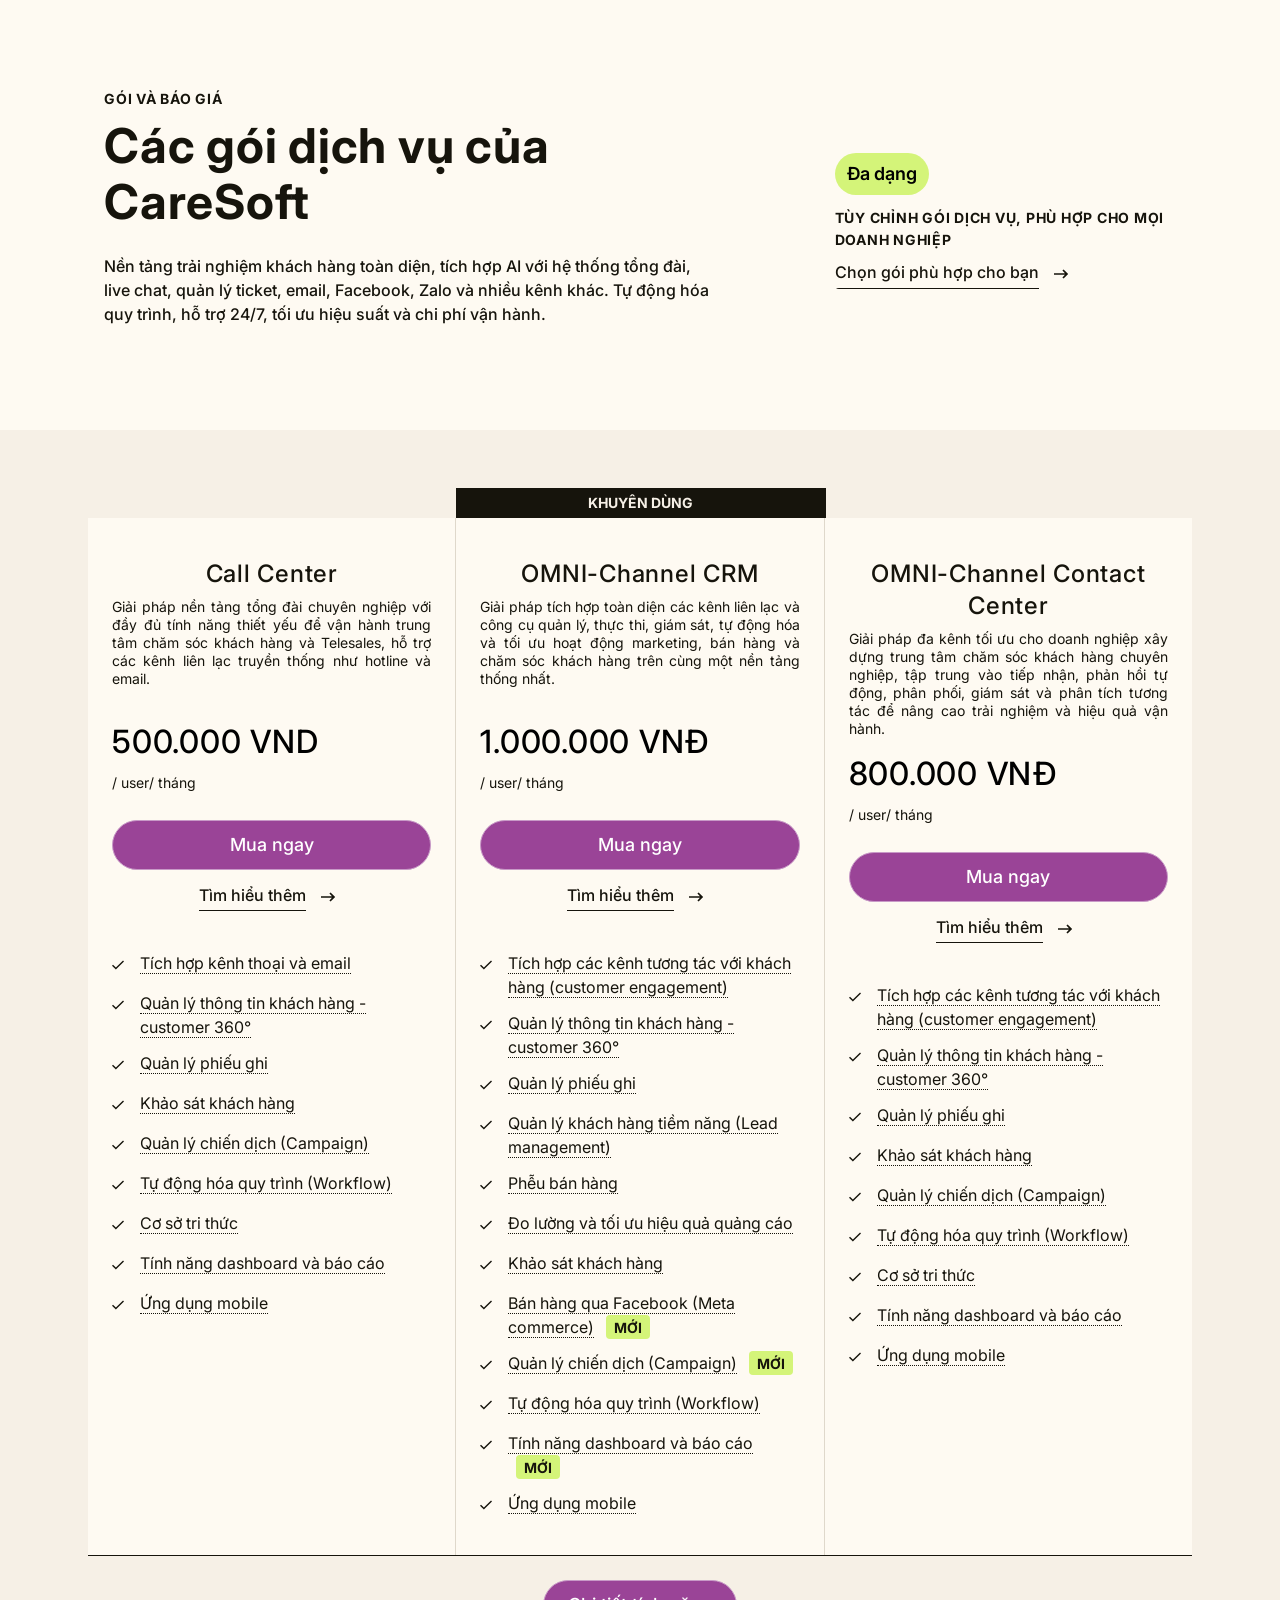
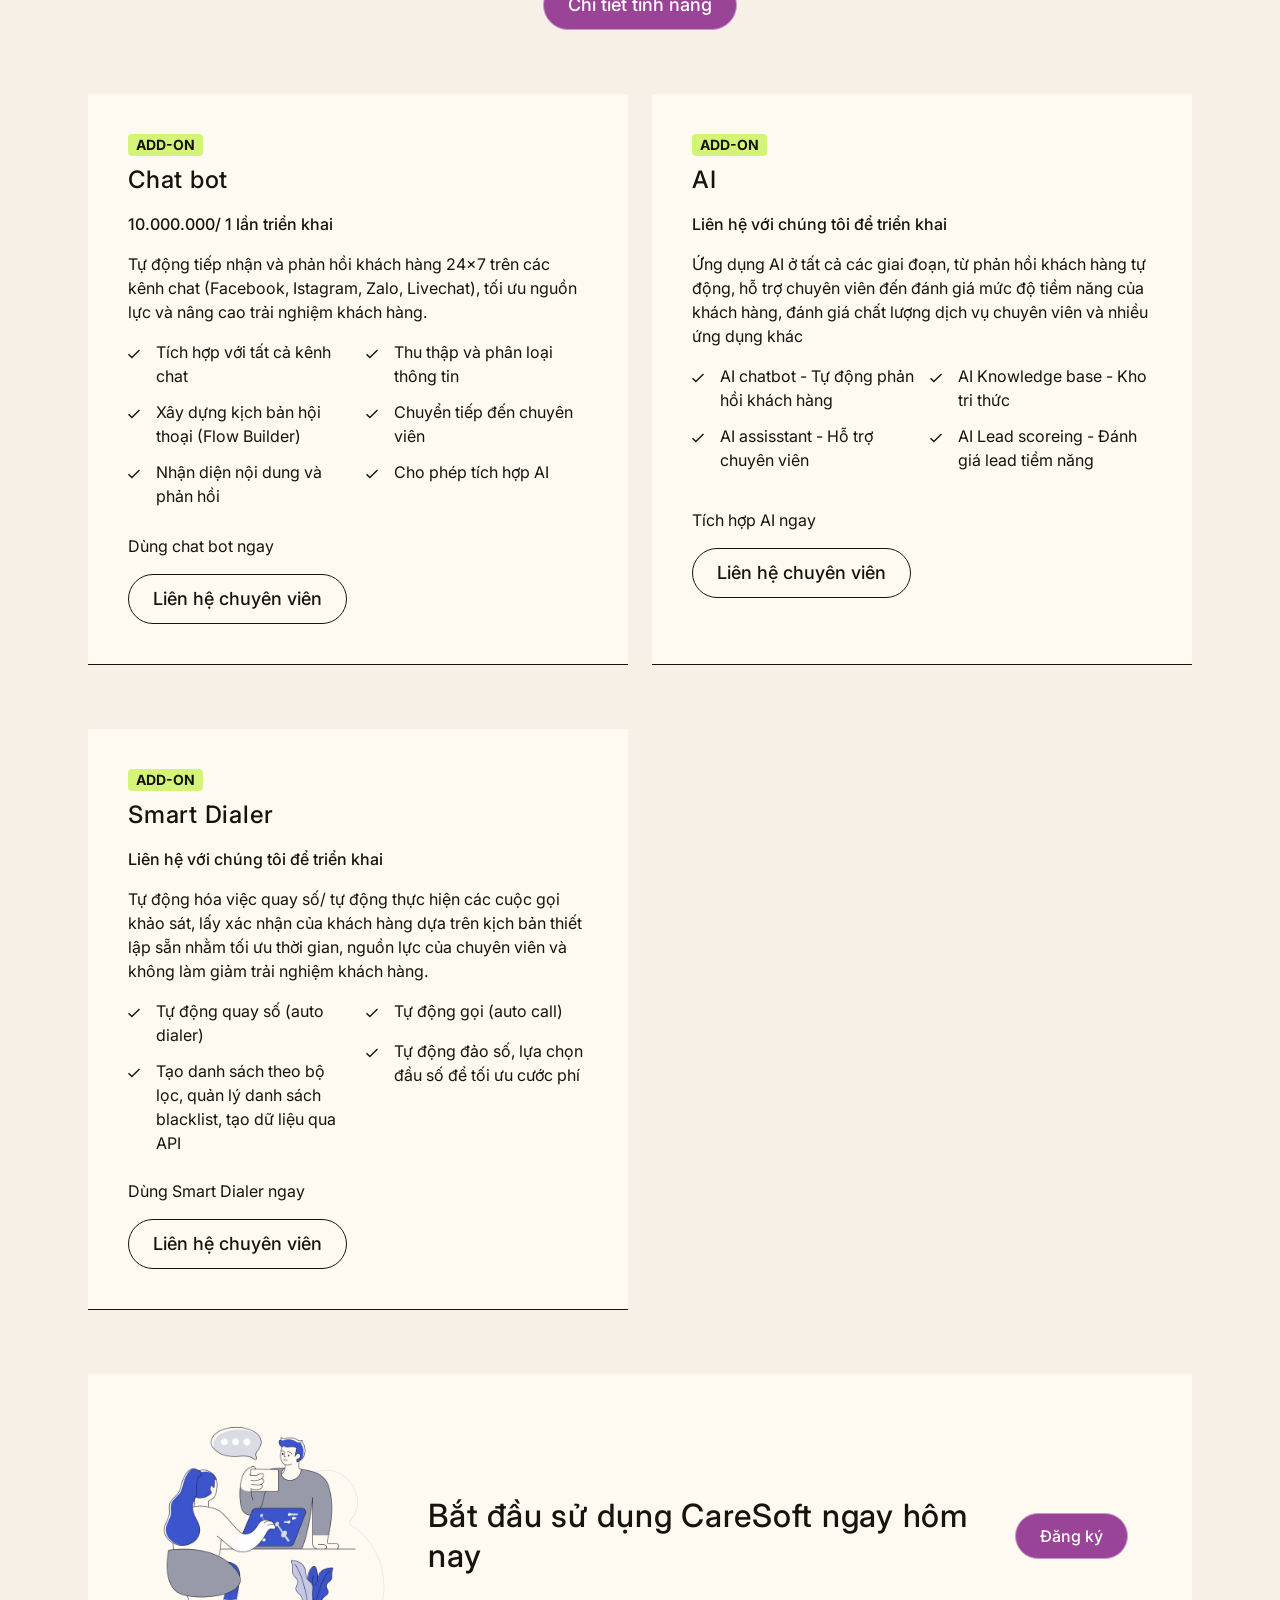
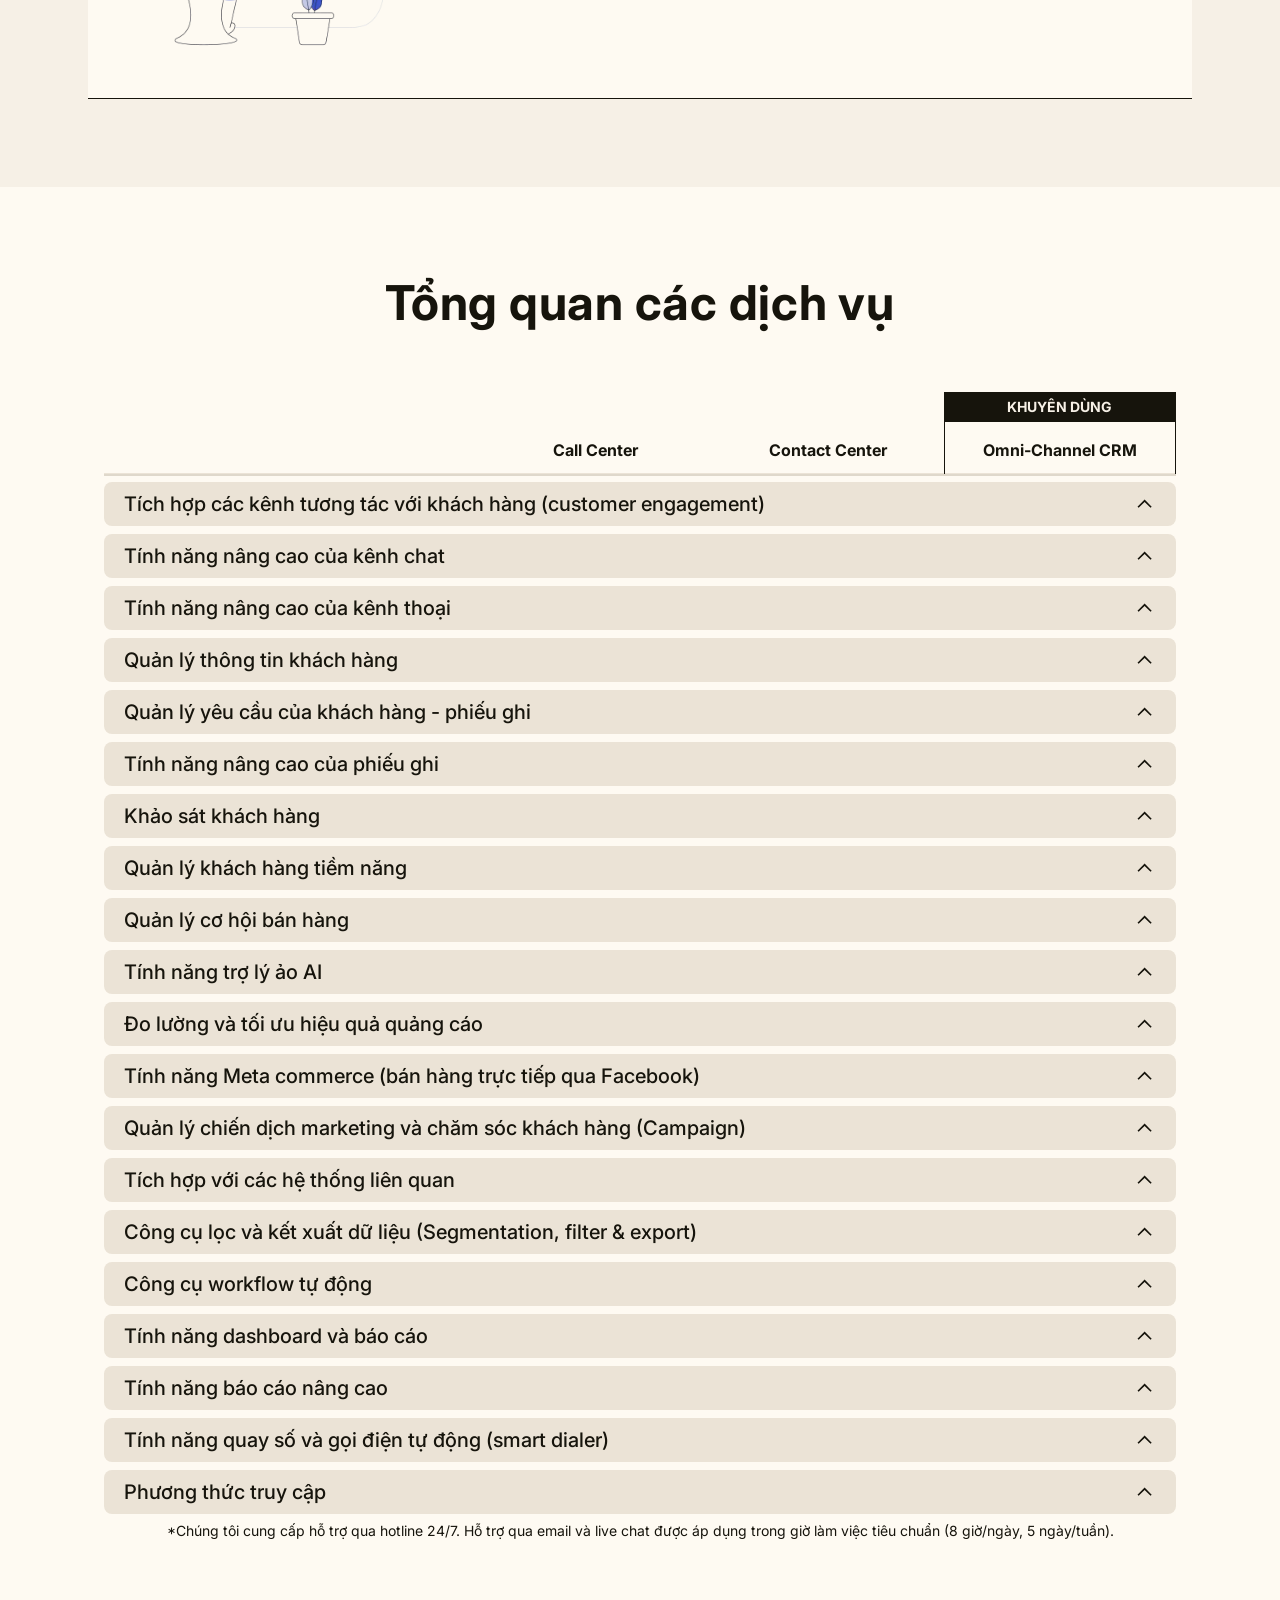
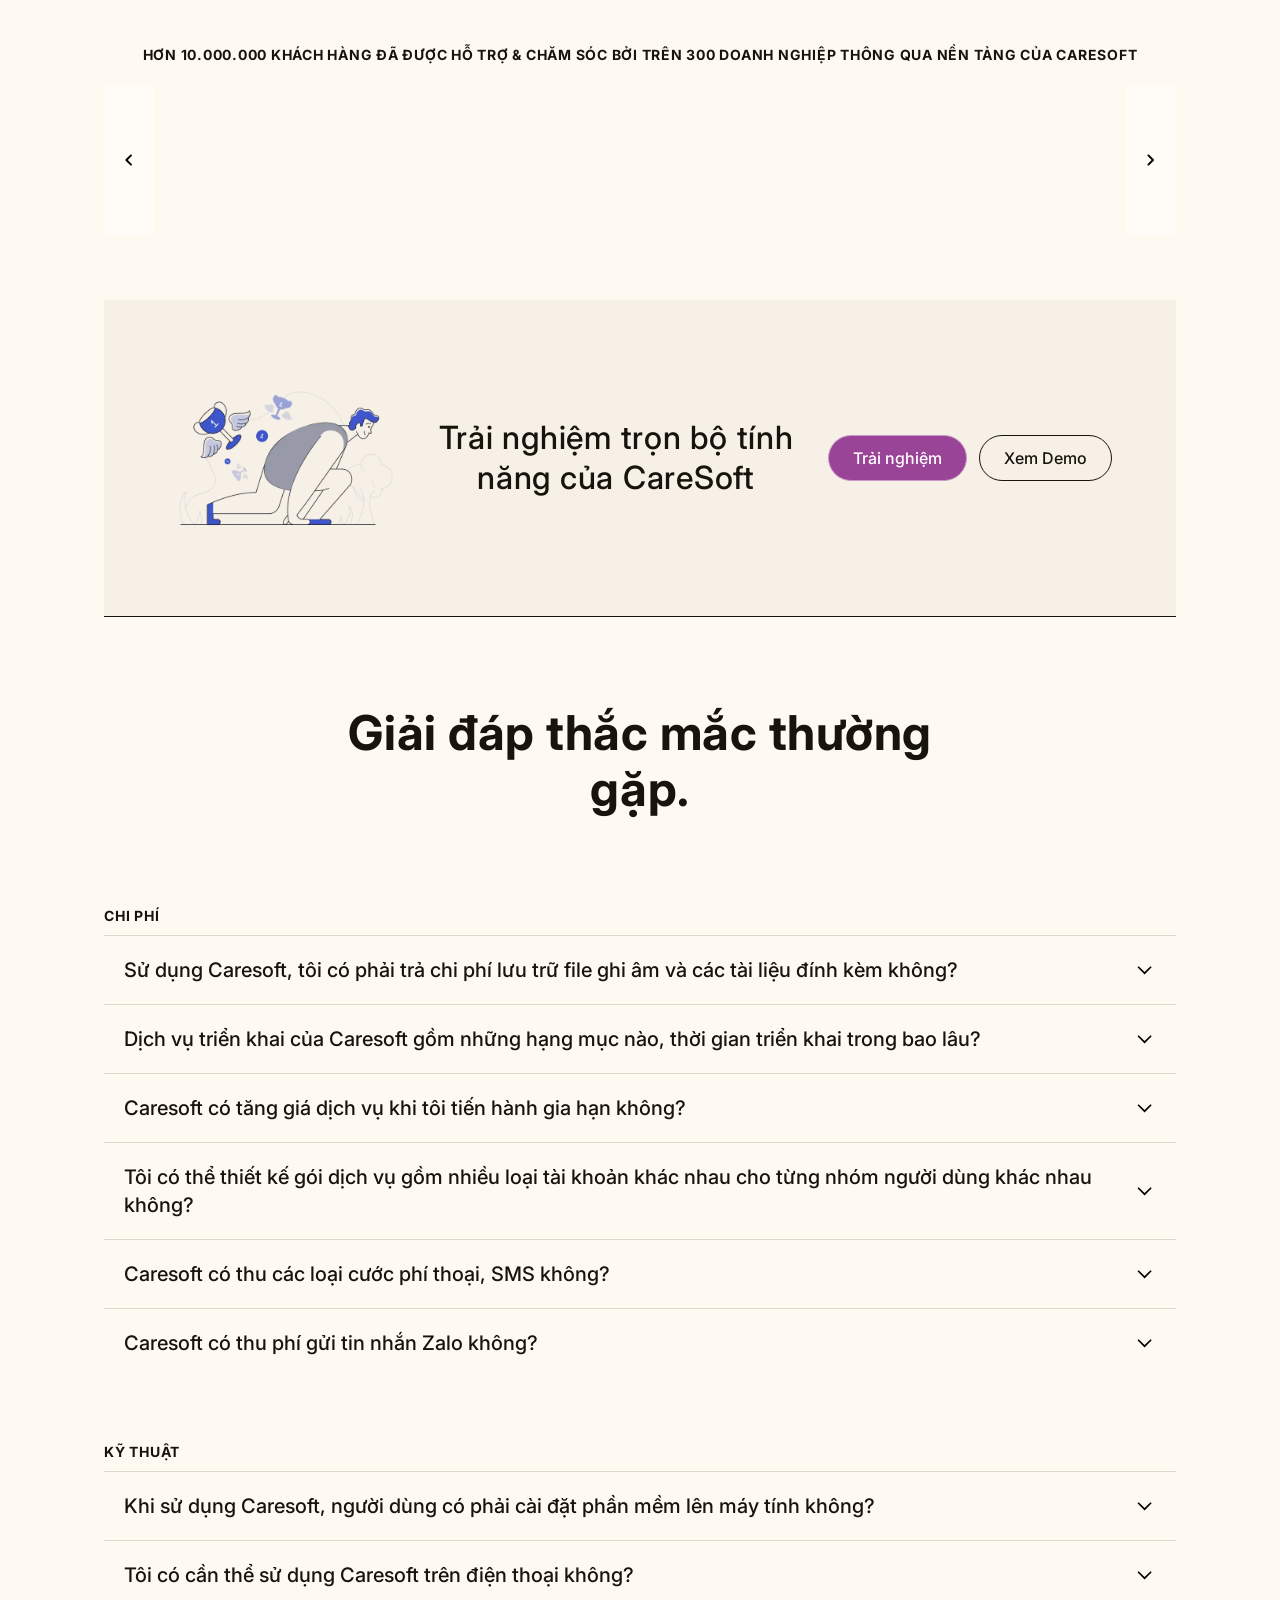
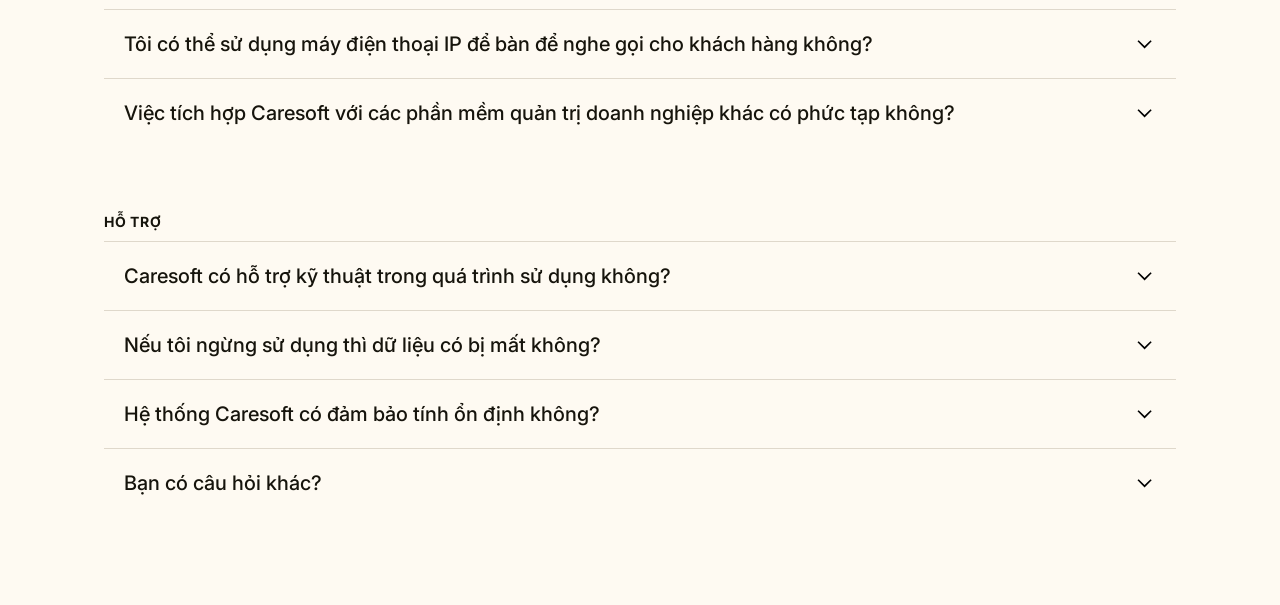
==== commit a59c4b28: "đưa hết vào 1 file" ====
--- a/index.html
+++ b/index.html
@@ -13,12 +13,13 @@
         href="https://fonts.googleapis.com/css2?family=Inter:ital,opsz,wght@0,14..32,100..900;1,14..32,100..900&display=swap"
         rel="stylesheet">
 
-    <link rel="stylesheet" href="css/default.css">
+    <!-- <link rel="stylesheet" href="css/default.css">
     <link rel="stylesheet" href="css/detail.css">
     <link rel="stylesheet" href="css/mobile.css">
     <link rel="stylesheet" href="css/tablet.css">
     <link rel="stylesheet" href="css/laptop.css">
-    <link rel="stylesheet" href="css/very-large-scr.css">
+    <link rel="stylesheet" href="css/very-large-scr.css"> -->
+    <link rel="stylesheet" href="css/all-style.css">
 </head>
 
 <body>
@@ -408,7 +409,7 @@
         </div>
     </main>
 
-    <script src="js/data.js"></script>
+    <!-- <script src="js/data.js"></script>
     <script src="js/display-features.js"></script>
     <script src="js/display-add-ons.js"></script>
     <script src="js/display-table.js"></script>
@@ -418,7 +419,8 @@
     <script src="js/overlay.js"></script>
     <script src="js/form.js"></script>
     <script src="js/toggle-table.js"></script>
-    <script src="js/mobile-layout.js"></script>
+    <script src="js/mobile-layout.js"></script> -->
+    <script src="js/all-js.js"></script>
 </body>
 
 </html>
--- a/css/default.css
+++ b/css/default.css
@@ -1,38 +1,13 @@
-/* rgb(143, 136, 122) */
-/* rgb(222, 215, 202) */
-
-/* :root {
-    --main-bg-color: #F2FBE0;
-    --sec-bg-color: #E4F4CD;
-    --bg-hight-light-color: #C8E6A0;
-
-    --text-color: #1E352F;
-    --border-color: #A5C4A2;
-
-    --primary-btn-initial-color: #A0D468;
-    --primary-btn-after-color: #1E352F;
-
-    --secondary-btn-initial-color: #6ABD8D;
-    --secondary-btn-after-color: #1E352F;
-    --secondary-btn-text-color: #ffffff;
-
-    --sticker-color: #F8B84E;
-} */
-
 :root {
     --main-bg-color: rgb(254, 250, 242);
     --sec-bg-color: rgb(246, 240, 230);
     --bg-hight-light-color: rgb(235, 227, 214);
-    /* rgb(143, 136, 122) rgb(222, 215, 202) */
     --text-color: rgb(22, 20, 12);
     --border-color: rgb(22, 20, 12);
 
     --primary-btn-initial-color: rgb(154, 68, 151);
     --primary-btn-after-color: rgb(22, 20, 12);
-    /* --primary-btn-initial-color: #A0D468;
-    --primary-btn-after-color: #1E352F; */
 
-    --secondary-btn-initial-color: ;
     --secondary-btn-after-color: rgb(22, 20, 12);
     --secondary-btn-text-color: rgb(255, 255, 255);
 
@@ -64,10 +39,6 @@
 
 body.no-scroll {
     overflow: hidden;
-}
-
-section {
-    /* padding: 88px 0; */
 }
 
 .container {
@@ -103,42 +74,40 @@
     border: .125rem solid #0000;
 }
 
-@media (min-width:0px) {
-    section {
-        padding: 48px 0;
-    }
+section {
+    padding: 48px 0;
+}
 
-    .container {
-        padding: 0 16px;
-    }
+.container {
+    padding: 0 16px;
+}
 
-    .sub-hero-title {
-        margin-top: 12px;
-    }
+.sub-hero-title {
+    margin-top: 12px;
+}
 
-    .feature-wrapper {
-        display: flex;
-        box-sizing: border-box;
-        flex-wrap: wrap;
-        margin-right: -8px;
-        margin-left: -8px;
-    }
+.feature-wrapper {
+    display: flex;
+    box-sizing: border-box;
+    flex-wrap: wrap;
+    margin-right: -8px;
+    margin-left: -8px;
+}
 
-    .feature-p-wrapper {
-        width: 100%;
-    }
+.feature-p-wrapper {
+    width: 100%;
+}
 
-    .part-wrapper {
-        margin-top: 48px;
-    }
+.part-wrapper {
+    margin-top: 48px;
+}
 
-    .cta-wrapper {
-        padding-right: 8px;
-        padding-left: 8px;
-    }
+.cta-wrapper {
+    padding-right: 8px;
+    padding-left: 8px;
+}
 
-    .cta-btn {
-        flex-direction: column;
-        padding: 0;
-    }
+.cta-btn {
+    flex-direction: column;
+    padding: 0;
 }
--- a/css/all-style.css
+++ b/css/all-style.css
@@ -0,0 +1,2607 @@
+:root {
+    --main-bg-color: rgb(254, 250, 242);
+    --sec-bg-color: rgb(246, 240, 230);
+    --bg-hight-light-color: rgb(235, 227, 214);
+    --text-color: rgb(22, 20, 12);
+    --border-color: rgb(22, 20, 12);
+
+    --primary-btn-initial-color: rgb(154, 68, 151);
+    --primary-btn-after-color: rgb(22, 20, 12);
+
+    --secondary-btn-after-color: rgb(22, 20, 12);
+    --secondary-btn-text-color: rgb(255, 255, 255);
+
+    --sticker-color: rgb(212, 244, 121);
+}
+
+*,
+*::before,
+*::after {
+    box-sizing: border-box;
+}
+
+html,
+body {
+    padding: 0;
+    margin: 0;
+    scroll-behavior: smooth;
+}
+
+body {
+    -webkit-font-smoothing: antialiased;
+    font-variant-ligatures: no-common-ligatures;
+    background: rgb(22, 20, 12);
+    font-family: 'Inter';
+    font-size: 16px;
+    font-style: normal;
+    line-height: 1;
+}
+
+body.no-scroll {
+    overflow: hidden;
+}
+
+.container {
+    padding: 0 24px;
+    margin: 0 auto;
+    width: 100%;
+}
+
+a {
+    text-decoration: none;
+    color: black;
+}
+
+.mt-40 {
+    margin-top: 40px;
+}
+
+button {
+    outline: none;
+    border: none;
+    cursor: pointer;
+}
+
+::-webkit-scrollbar {
+    height: .7rem;
+    width: .7rem;
+}
+
+::-webkit-scrollbar-thumb {
+    background-color: var(--bg-hight-light-color);
+    border-radius: 6.1875rem;
+    background-clip: padding-box;
+    border: .125rem solid #0000;
+}
+
+section {
+    padding: 48px 0;
+}
+
+.container {
+    padding: 0 16px;
+}
+
+.sub-hero-title {
+    margin-top: 12px;
+}
+
+.feature-wrapper {
+    display: flex;
+    box-sizing: border-box;
+    flex-wrap: wrap;
+    margin-right: -8px;
+    margin-left: -8px;
+}
+
+.feature-p-wrapper {
+    width: 100%;
+}
+
+.part-wrapper {
+    margin-top: 48px;
+}
+
+.cta-wrapper {
+    padding-right: 8px;
+    padding-left: 8px;
+}
+
+.cta-btn {
+    flex-direction: column;
+    padding: 0;
+}
+
+.hero,
+.customer,
+.faq-section {
+    background-color: var(--main-bg-color);
+}
+
+.plans {
+    background-color: var(--sec-bg-color);
+    overflow-x: hidden;
+}
+
+.test {
+    background-color: var(--sec-bg-color);
+}
+
+.hero-content-wrapper {
+    display: flex;
+    flex-wrap: wrap;
+    align-items: center;
+    margin-right: -12px;
+    margin-left: -12px;
+    box-sizing: border-box;
+}
+
+.main-hero-title {
+    width: 100%;
+    padding-right: 12px;
+    padding-left: 12px;
+}
+
+.sub-hero-title {
+    width: 100%;
+    padding-right: 12px;
+    padding-left: 12px;
+}
+
+.small-title {
+    box-sizing: inherit;
+    letter-spacing: 0.75px;
+    color: var(--text-color);
+    margin: 0px 0px 8px;
+    font-family: 'Inter';
+    font-stretch: condensed;
+    font-weight: 700;
+    line-height: calc(1em + 8px);
+    text-transform: uppercase;
+    -webkit-box-align: center;
+    align-items: center;
+    display: flex;
+    align-items: flex-end;
+    gap: 8px;
+    font-size: 12px;
+}
+
+.main-title {
+    box-sizing: inherit;
+    color: var(--text-color);
+    margin: 0px 0px 24px;
+    font-family: 'Inter';
+    font-weight: 700;
+    line-height: calc(1em + 8px);
+    letter-spacing: 0.75px;
+    font-size: 34px;
+}
+
+.head-text {
+    box-sizing: inherit;
+    color: var(--text-color);
+    margin: 0px 0px 12px;
+    font-family: 'Inter';
+    font-weight: 500;
+    font-size: 16px;
+    line-height: calc(1em + 8px);
+    letter-spacing: 0px;
+    margin-bottom: 16px;
+}
+
+.sticker {
+    align-items: center;
+    text-align: center;
+    background-color: var(--sticker-color);
+    border-radius: 100px;
+    display: inline-block;
+    padding: 8px 12px;
+    margin-bottom: 12px;
+    font-size: 16px;
+    font-weight: 600;
+    line-height: calc(1em + 8px);
+}
+
+.click-link {
+    display: inline-flex;
+    margin: 0px;
+    padding: 0px;
+    border: 0px solid transparent;
+    border-radius: 4px;
+    cursor: pointer;
+    width: 100%;
+    overflow: hidden;
+    text-overflow: ellipsis;
+    outline-color: transparent;
+    background-color: transparent;
+    color: var(--text-color);
+    font-weight: 500;
+    text-decoration: none;
+    font-stretch: expanded;
+    line-height: calc(1.25em + 6px);
+    min-height: calc(1.25em + 8px);
+    transition: 600ms cubic-bezier(0.7, 0, 0.3, 1);
+    font-size: 16px;
+    font-family: 'Inter';
+    text-align: center;
+    align-items: center;
+}
+
+.click-link-text {
+    display: inline;
+    cursor: pointer;
+    overflow: visible;
+    white-space: nowrap;
+    box-sizing: border-box;
+    padding: 0px;
+    color: var(--text-color);
+    text-decoration: none;
+    line-height: calc(1.25em + 6px);
+    min-height: calc(1.25em + 8px);
+
+    transition: 600ms cubic-bezier(0.7, 0, 0.3, 1);
+    font-size: 16px;
+    font-family: 'Inter';
+    font-weight: 500;
+    background-image: linear-gradient(90deg, rgba(22, 20, 12, 0.7) 0%, rgba(22, 20, 12, 0.7) 40%, transparent 40%, transparent 60%, var(--text-color) 60%, var(--text-color) 100%);
+    background-position: 100% 100%;
+    background-repeat: no-repeat;
+    background-size: 250% 1px;
+    padding-bottom: 0.2em;
+    transition: background-position 600ms cubic-bezier(0.7, 0, 0.3, 1);
+}
+
+.click-link:hover .click-link-text {
+    background-position: 0 100%;
+}
+
+.icon {
+    font-style: normal;
+    cursor: pointer;
+    color: var(--text-color);
+    font-weight: 500;
+    line-height: calc(1.25em + 6px);
+    font-size: 18px;
+    font-family: 'Inter';
+    box-sizing: inherit;
+    aspect-ratio: 1 / 1;
+    bottom: 0.1em;
+    display: inline-block;
+    min-width: 16px;
+    margin: 0px 8px;
+    max-width: 24px;
+    max-height: 24px;
+    vertical-align: middle;
+}
+
+.icon svg {
+    display: block;
+    fill: currentcolor;
+    box-sizing: inherit;
+    height: 100%;
+    width: 100%;
+    padding: 0;
+}
+
+.plan-content-wrapper {
+    width: 100%;
+}
+
+.card {
+    background: var(--main-bg-color);
+    box-shadow: none;
+    border-bottom: 1px solid var(--text-color);
+}
+
+.content-flex {
+    display: flex;
+    flex-wrap: nowrap;
+}
+
+.content-flex>*:not(:first-child) {
+    border-top: 0px;
+    border-left: 1px solid color-mix(in srgb, var(--bg-hight-light-color) 95%, black);
+}
+
+.feature-col {
+    -webkit-font-smoothing: antialiased;
+    font-variant-ligatures: no-common-ligatures;
+    font-family: 'Inter';
+    font-size: 16px;
+    font-style: normal;
+    line-height: 1;
+    box-sizing: border-box;
+    width: 100%;
+    flex-basis: 0px;
+    -webkit-box-flex: 1;
+    flex-grow: 1;
+    max-width: 100%;
+    text-align: left;
+    margin: 0px !important;
+    padding: 0px 24px !important;
+    position: relative;
+    border: 0px;
+}
+
+.col-wrapper {
+    display: flex;
+    flex-direction: column;
+    height: 100%;
+    margin: 0px 0px 24px;
+    padding: 24px 0px 0px;
+    position: relative;
+    margin-top: 16px;
+}
+
+.col-content {
+    display: flex;
+    flex-direction: column;
+    -webkit-box-align: start;
+    align-items: start;
+    -webkit-box-pack: justify;
+    justify-content: space-between;
+    margin-bottom: 24px;
+    min-height: 270px;
+}
+
+.col-title {
+    color: var(--text-color);
+    font-family: 'Inter';
+    font-weight: 500;
+    line-height: calc(1em + 8px);
+    letter-spacing: 0.75px;
+    font-size: 20px;
+    margin: 0px 0px 8px;
+    text-align: left;
+    min-height: auto;
+}
+
+.col-sub-title {
+    color: var(--text-color);
+    font-family: 'Inter';
+    font-weight: 400;
+    line-height: 18px;
+    font-size: 13px;
+    margin: 0px 0px 16px;
+}
+
+.price {
+    font-weight: 500;
+    line-height: calc(1em + 8px);
+    letter-spacing: 0.75px;
+    font-size: 22px;
+    margin: 0px 0px 12px;
+    text-align: left;
+    font-family: 'Inter';
+}
+
+.col-sub-title.price-tag {
+    min-height: auto;
+    margin: 0px 0px 4px;
+}
+
+.btns-wrapper {
+    display: flex;
+    flex-flow: column wrap;
+    gap: 12px;
+    align-self: inherit;
+    -webkit-box-align: baseline;
+    align-items: baseline;
+    flex-direction: row;
+    margin-top: 24px;
+    margin-bottom: 16px;
+    width: 100%;
+    justify-content: center;
+}
+
+.primary-btn {
+    min-height: calc(1.25em + 8px);
+    font-size: 18px;
+    border-radius: 99px;
+    cursor: pointer;
+    display: inline-block;
+    gap: 8px;
+    overflow: visible;
+    position: relative;
+    text-decoration: none;
+    line-height: 28px;
+    padding: 10px 24px;
+    width: fit-content;
+    max-width: 100%;
+    font-family: 'Inter';
+    white-space: normal;
+    background-color: var(--primary-btn-initial-color);
+    border: 1px solid color-mix(in srgb, var(--primary-btn-initial-color) 54%, white);
+    transition: background-color 500ms cubic-bezier(0.85, 0, 0.15, 1), border 500ms cubic-bezier(0.85, 0, 0.15, 1), transform 500ms cubic-bezier(0.85, 0, 0.15, 1), height 500ms cubic-bezier(0.85, 0, 0.15, 1), opacity 500ms cubic-bezier(0.85, 0, 0.15, 1), width 500ms cubic-bezier(0.85, 0, 0.15, 1), outline 70ms cubic-bezier(0, 0, 0.5, 1);
+}
+
+.col-content .primary-btn {
+    width: 100%;
+}
+
+.primary-btn:hover {
+    background-color: var(--primary-btn-after-color);
+    transform: scale(1.05);
+}
+
+.btn-text-bg {
+    font-variant-ligatures: no-common-ligatures;
+    font-style: normal;
+    text-align: left;
+    -webkit-font-smoothing: antialiased;
+    background-image: linear-gradient(90deg, rgba(22, 20, 12, 0.7) 0%, rgba(22, 20, 12, 0.7) 40%, transparent 40%, transparent 60%, var(--text-color) 60%, var(--text-color) 100%);
+    background-position: 100% 100%;
+    background-repeat: no-repeat;
+    background-size: 250% 1px;
+    padding-bottom: 0px;
+    transition: background-position 600ms cubic-bezier(0.7, 0, 0.3, 1);
+}
+
+.btn-span {
+    font-variant-ligatures: no-common-ligatures;
+    font-style: normal;
+    text-align: left;
+    -webkit-font-smoothing: antialiased;
+    overflow: hidden;
+    position: relative;
+    display: block;
+    white-space: nowrap;
+}
+
+.i-text {
+    font-variant-ligatures: no-common-ligatures;
+    font-style: normal;
+    -webkit-font-smoothing: antialiased;
+    font-weight: 500;
+    -webkit-box-align: center;
+    align-items: center;
+    display: flex;
+    gap: 8px;
+    text-align: center;
+    -webkit-box-pack: center;
+    justify-content: center;
+    transition: color 500ms cubic-bezier(0.85, 0, 0.15, 1), transform 500ms cubic-bezier(0.85, 0, 0.15, 1);
+    color: var(--secondary-btn-text-color);
+}
+
+.af-text {
+    font-variant-ligatures: no-common-ligatures;
+    font-weight: 500;
+    -webkit-box-align: center;
+    align-items: center;
+    display: flex;
+    gap: 8px;
+    text-align: center;
+    -webkit-box-pack: center;
+    justify-content: center;
+    transition: color 500ms cubic-bezier(0.85, 0, 0.15, 1), transform 500ms cubic-bezier(0.85, 0, 0.15, 1);
+    position: absolute;
+    top: 100%;
+    left: 0px;
+    width: 100%;
+    color: var(--secondary-btn-text-color);
+}
+
+.primary-btn:hover .i-text {
+    transform: translateY(-100%);
+}
+
+.primary-btn:hover .af-text {
+    transform: translateY(-100%);
+    z-index: 2;
+}
+
+.col-feature {
+    justify-content: center;
+}
+
+.feature-li {
+    list-style: none;
+    padding: 0px;
+    margin: 0px;
+}
+
+.li-features {
+    position: relative;
+    color: var(--text-color);
+    line-height: 1.5;
+    display: flex;
+    gap: 16px;
+    padding: 0px;
+    margin-bottom: 12px;
+    margin-top: 12px;
+}
+
+.li-features:first-child {
+    margin-top: 0;
+}
+
+.li-initial-icon {
+    color: var(--text-color);
+    line-height: 1.5;
+    box-sizing: inherit;
+    flex: 1 0 auto;
+    margin: 4px 0px 0px;
+}
+
+.li-initial-icon>svg {
+    height: 16;
+    fill: currentcolor;
+    box-sizing: inherit;
+    left: -24px;
+    width: 12px;
+    top: 2px;
+}
+
+.li-content {
+    flex: 1 1 100%;
+}
+
+.li-a {
+    cursor: pointer;
+    color: var(--text-color);
+    transition: 100ms linear;
+    align-items: center;
+    font-weight: 400;
+    font-size: 16px;
+    font-family: 'Inter';
+    display: inline-block;
+    vertical-align: bottom;
+    height: auto;
+    text-decoration-thickness: 1px;
+    text-underline-offset: 4px;
+}
+
+.search-icon-li {
+    margin: 4px 0px 0px 6px;
+    position: absolute;
+    cursor: pointer;
+    color: var(--text-color);
+    opacity: 0;
+    transition: opacity 0.25s;
+    width: 16;
+    height: 16;
+    fill: currentcolor;
+}
+
+.li-a:hover .search-icon-li,
+.li-a:hover .li-text {
+    opacity: .75;
+}
+
+.tag {
+    color: var(--text-color);
+    font-weight: 400;
+    font-size: 16px;
+    align-items: center;
+    text-align: center;
+    background-color: var(--sticker-color);
+    border-radius: 4px;
+    display: inline-block;
+    padding: 0px 8px;
+    margin-left: 8px;
+}
+
+.tag-text {
+    align-items: center;
+    display: inline-flex;
+    gap: 8px;
+    font-size: 12px;
+    margin: 0px;
+    font-stretch: condensed;
+    font-weight: 700;
+    line-height: calc(1em + 8px);
+    text-transform: uppercase;
+    color: var(--text-color);
+    text-align: center;
+}
+
+.marker {
+    position: absolute;
+    align-items: center;
+    text-align: center;
+    background-color: var(--text-color);
+    display: inline-block;
+    width: calc(100% + 2px);
+    top: -30px;
+    left: 0;
+    border-radius: 0px;
+    padding: 4px 0;
+}
+
+.marker-text {
+    text-align: center;
+    color: var(--sec-bg-color);
+    font-stretch: condensed;
+    font-weight: 700;
+    line-height: calc(1em + 8px);
+    text-transform: uppercase;
+    align-items: center;
+    display: inline-flex;
+    gap: 8px;
+    font-size: 14px;
+    margin: 0px;
+}
+
+.feature-btn {
+    font-size: 16px;
+    line-height: 1;
+    box-sizing: border-box;
+    width: 100%;
+    flex-basis: 0px;
+    flex-grow: 1;
+    max-width: 100%;
+    text-align: center;
+    padding-right: 12px;
+    padding-left: 12px;
+}
+
+.feature-btn .primary-btn {
+    margin-top: 24px;
+    width: fit-content;
+}
+
+.part-wrapper {
+    display: flex;
+    flex-wrap: wrap;
+    margin-right: -12px;
+    margin-left: -12px;
+    box-sizing: border-box;
+}
+
+.cta-plan-plus-wrapper {
+    width: 100%;
+    flex-basis: 0px;
+    flex-grow: 1;
+    max-width: 100%;
+    padding-right: 12px;
+    padding-left: 12px;
+}
+
+.cta-plan-plus-flex {
+    display: flex;
+    flex-wrap: wrap;
+    margin: 0px;
+    box-sizing: border-box;
+}
+
+.cta-plan-plus-flex>* {
+    width: 100%;
+    text-align: left;
+    position: relative;
+    padding: 0px 40px;
+    margin: 40px 0px;
+    border: 0px;
+}
+
+.plan-plus-des {
+    flex: 0 0 41.6667%;
+    max-width: 41.6667%;
+}
+
+.plan-plus-keypoint {
+    flex: 0 0 58.3333%;
+    max-width: 58.3333%;
+    border-left: 1px solid color-mix(in srgb, var(--bg-hight-light-color) 95%, black);
+    display: flex;
+    flex-direction: column;
+}
+
+.normal-text {
+    font-style: normal;
+    text-align: left;
+    color: var(--text-color);
+    font-family: 'Inter';
+    font-weight: 400;
+    font-size: 16px;
+    line-height: calc(1em + 8px);
+    margin: 0px 0px 16px;
+}
+
+.plan-plus-btn-wrapper {
+    display: flex;
+    flex-flow: column wrap;
+    gap: 12px;
+    align-items: baseline;
+    width: auto;
+    flex-direction: row;
+    margin-bottom: 16px;
+    padding-top: 8px;
+    margin-top: 16px;
+}
+
+.plan-plus-keypoint .li-features {
+    margin: 12px 0px;
+}
+
+.li-initial-icon-plus {
+    font-size: 16px;
+    padding-top: 2px;
+}
+
+.li-initial-icon-plus svg {
+    fill: currentcolor;
+    width: 16px;
+    height: 16px;
+}
+
+.add-on-wrapper {
+    width: 100%;
+    padding-right: 12px;
+    padding-left: 12px;
+    flex: 0 0 50%;
+    max-width: 50%;
+}
+
+.add-on-card {
+    margin: 0px auto;
+    width: 100%;
+    max-width: 1120px;
+    min-height: 100%;
+    padding: 40px;
+    box-shadow: none;
+    border-bottom: 1px solid var(--border-color);
+    background-color: var(--main-bg-color);
+}
+
+.add-ons .tag {
+    margin: 0;
+    margin-bottom: 8px;
+}
+
+.add-ons .col-title {
+    margin: 0px 0px 12px;
+    margin-bottom: 16px;
+}
+
+.add-ons .feature-li {
+    list-style: none;
+    padding: 0px;
+    margin: 16px 0px 24px;
+    columns: 1;
+}
+
+.add-ons .li-text {
+    border: none;
+}
+
+.secondary-btn {
+    min-height: calc(1.25em + 8px);
+    font-size: 16px;
+    border-radius: 99px;
+    cursor: pointer;
+    display: inline-block;
+    gap: 8px;
+    overflow: visible;
+    position: relative;
+    text-decoration: none;
+    line-height: 28px;
+    padding: 10px 16px;
+    width: fit-content;
+    max-width: 100%;
+    font-family: 'Inter';
+    white-space: normal;
+    background-color: transparent;
+    border: 1px solid var(--text-color);
+    transition: background-color 500ms cubic-bezier(0.85, 0, 0.15, 1), border 500ms cubic-bezier(0.85, 0, 0.15, 1), transform 500ms cubic-bezier(0.85, 0, 0.15, 1), height 500ms cubic-bezier(0.85, 0, 0.15, 1), opacity 500ms cubic-bezier(0.85, 0, 0.15, 1), width 500ms cubic-bezier(0.85, 0, 0.15, 1), outline 70ms cubic-bezier(0, 0, 0.5, 1);
+}
+
+.secondary-btn .i-text {
+    color: var(--text-color);
+}
+
+.secondary-btn .af-text {
+    color: var(--secondary-btn-text-color);
+}
+
+.secondary-btn:hover {
+    background-color: var(--secondary-btn-after-color);
+    color: var(--secondary-btn-text-color);
+    transform: scale(1.05);
+}
+
+.secondary-btn:hover .i-text {
+    transform: translateY(-100%);
+}
+
+.secondary-btn:hover .af-text {
+    transform: translateY(-100%);
+    z-index: 2;
+}
+
+.cta-wrapper {
+    width: 100%;
+    flex-basis: 0px;
+    flex-grow: 1;
+    max-width: 100%;
+}
+
+.cta-content {
+    margin: 0px auto;
+    width: 100%;
+    background-color: var(--main-bg-color);
+    display: flex;
+    align-items: center;
+    justify-content: center;
+    gap: 32px;
+    border-radius: 0px;
+    flex-wrap: nowrap;
+    padding: 32px 64px;
+}
+
+.cta-img {
+    flex: 0 0 25%;
+    max-width: 100%;
+    padding: 8px 0px;
+}
+
+.cta-text {
+    flex: 1 1 100%;
+}
+
+.cta-btn {
+    display: flex;
+    flex: 1 0 auto;
+    padding: 8px 0px;
+    gap: 12px;
+}
+
+.img-span {
+    display: block;
+    line-height: 0;
+    overflow: hidden;
+    position: relative;
+    max-width: 100%;
+}
+
+img {
+    box-sizing: border-box;
+    padding: 0;
+    border: none;
+    margin: auto;
+    display: block;
+    max-width: 100%;
+    max-height: 100%;
+    object-fit: cover;
+}
+
+.cta-img img {
+    aspect-ratio: 1/1;
+}
+
+.cta-title {
+    color: var(--text-color);
+    margin: 0px 0px 24px;
+    font-family: 'Inter';
+    font-weight: 500;
+    line-height: calc(1em + 8px);
+    letter-spacing: 0.75px;
+    font-size: 32px;
+    margin-bottom: 0px;
+}
+
+.cta .primary-btn,
+.cta .secondary-btn,
+.nav-btn-h .primary-btn,
+.nav-btn-h .secondary-btn {
+    font-size: 16px;
+    line-height: 24px;
+}
+
+.table-section {
+    background-color: var(--main-bg-color);
+}
+
+.table-wrapper {
+    width: 100%;
+    box-sizing: border-box;
+}
+
+.table-section .main-title {
+    margin-bottom: 16px;
+}
+
+.table-section .main-title,
+.faq-section .main-title {
+    text-align: center;
+}
+
+.compare-table {
+    table-layout: fixed;
+    border-collapse: collapse;
+    border-spacing: 0px;
+    line-height: 20px;
+    color: var(--text-color);
+    font-size: 16px;
+    align-items: stretch;
+    display: flex;
+    flex-direction: column;
+    width: 100%;
+}
+
+.table-header {
+    box-sizing: inherit;
+    box-shadow: color-mix(in srgb, var(--bg-hight-light-color) 95%, black) 0px 2px 0px;
+    position: sticky;
+    width: 100%;
+    z-index: 1;
+    background: var(--main-bg-color);
+    border-bottom: 1px solid var(--bg-hight-light-color);
+    padding-top: 10px;
+    top: 60px;
+}
+
+.table-header.mobile {
+    top: 12px;
+}
+
+.header-row {
+    box-sizing: border-box;
+    vertical-align: bottom;
+    font-weight: 600;
+    border: 0px;
+    height: auto;
+    display: flex;
+    justify-content: flex-end;
+    align-items: flex-end;
+    border-bottom: none;
+}
+
+.header-row th {
+    box-shadow: none !important;
+    margin: 0px;
+    font-family: 'Inter';
+    letter-spacing: 0px;
+    border: 0px;
+    display: block;
+    margin-bottom: -1px;
+    margin-top: 16px;
+    position: relative;
+    text-align: center;
+    padding: 16px 8px 12px;
+    width: 16.67%;
+}
+
+th.popular {
+    border-top: 1px solid var(--border-color);
+    border-left: 1px solid var(--border-color);
+    border-right: 1px solid var(--border-color);
+    margin-top: 64px;
+}
+
+.table-section .head-text {
+    margin: 0;
+    font-family: 'Inter';
+    font-weight: 700;
+}
+
+.popular .marker {
+    top: -30px;
+    left: -1px;
+    width: calc(100% + 2px);
+}
+
+.main-body {
+    display: flex;
+    flex-direction: column;
+}
+
+.main-tr,
+.sub-tr {
+    transition: background-color 0.1s ease-in-out;
+    vertical-align: top;
+    box-sizing: border-box;
+    border: 0px;
+    display: flex;
+    height: auto;
+    width: 100%;
+    vertical-align: top;
+}
+
+.main-tr.no-ex {
+    padding-bottom: 8px;
+}
+
+.no-ex-td,
+.open-td {
+    position: relative;
+    margin-bottom: 0px;
+    padding: 0px;
+    width: 100%;
+    display: flex;
+    flex-grow: 1;
+    justify-content: flex-start;
+    text-align: left;
+}
+
+.main-td {
+    flex: 0 0 16.67%;
+    padding: 12px 16px;
+    position: relative;
+    display: flex;
+    text-align: center;
+    align-items: center;
+    justify-content: center;
+}
+
+.main-td:first-of-type {
+    flex-grow: 1;
+    justify-content: flex-start;
+    text-align: left;
+}
+
+table .normal-text {
+    margin: 0;
+}
+
+table svg,
+.ques-li svg {
+    fill: currentcolor;
+    transition: all 0.2s cubic-bezier(0.7, 0, 0.3, 1);
+}
+
+.normal-text svg {
+    width: 18px;
+}
+
+.sub-tr:hover {
+    background: var(--sec-bg-color);
+}
+
+.open-text {
+    font-size: 18px;
+    font-family: 'Inter';
+    color: var(--text-color);
+    font-weight: 500;
+    line-height: calc(1em + 8px);
+    letter-spacing: 0px;
+    margin: 0;
+}
+
+.td-open-content {
+    box-sizing: inherit;
+    padding: 0px;
+    display: block;
+    width: 100%;
+}
+
+.tr-header {
+    display: flex;
+    box-sizing: border-box;
+    align-items: center;
+    font-size: 16px;
+    column-gap: 12px;
+    padding: 0px 20px;
+    background: var(--bg-hight-light-color);
+    overflow: hidden;
+    border-radius: 8px;
+    transition: all 100ms linear;
+}
+
+.tr-header:hover {
+    cursor: pointer;
+    background-color: #dfd8cb;
+}
+
+.tr-header:focus-within {
+    outline: #d4ccc1 solid 2px;
+    outline-offset: 3px;
+    box-shadow: var(--bg-hight-light-color) 0px 0px 0px 2px inset;
+}
+
+.open-table-btn {
+    background: transparent;
+    width: 100%;
+    text-align: left;
+    line-height: 1.25;
+    padding: 20px 0px;
+    padding-top: 8px;
+    padding-bottom: 8px;
+    transition: all 100ms linear;
+}
+
+.open .tr-header svg,
+.open .ques-heading svg {
+    transform: rotate(180deg);
+}
+
+.tr-content {
+    display: grid;
+    transition: all 0.3s cubic-bezier(0.7, 0, 0.3, 1);
+    overflow: hidden;
+    grid-template-rows: 0;
+    padding: 8px 0;
+    padding-bottom: 0;
+}
+
+.td-open-content.open .tr-content {
+    grid-template-rows: 1fr;
+    padding: 8px 0;
+}
+
+.main-td.notes {
+    padding: 0;
+    justify-content: center;
+}
+
+.note-text {
+    color: var(--text-color);
+    font-family: 'Inter';
+    text-align: center;
+    font-weight: 400;
+    font-size: 13px;
+    line-height: 18px;
+    margin: 0px 0px 16px;
+}
+
+.no-pad {
+    padding: 0;
+}
+
+.bg-2 {
+    background-color: var(--sec-bg-color);
+}
+
+.faq-title-wrapper {
+    width: 100%;
+}
+
+.text-wrapper {
+    display: flex;
+    flex-wrap: wrap;
+    align-items: center;
+    justify-content: center;
+}
+
+.text-wrapper .main-title {
+    padding-left: 12px;
+    padding-right: 12px;
+}
+
+.faq-wrapper {
+    width: 100%;
+    margin-top: 64px;
+}
+
+.ques-section {
+    width: 100%;
+    flex-basis: 0px;
+    flex-grow: 1;
+    max-width: 100%;
+}
+
+.ques-sec-wrapper {
+    width: 100%;
+    max-width: 100%;
+}
+
+.ques-li {
+    border-top: 1px solid #dfd8cb;
+}
+
+.ques-heading {
+    display: flex;
+    align-items: center;
+    font-size: 16px;
+    column-gap: 12px;
+    padding: 0px 20px;
+    overflow: hidden;
+}
+
+.ques-heading .open-table-btn {
+    color: var(--text-color);
+    padding: 20px 0px;
+    font-size: 16px;
+    font-weight: 600;
+    transition-property: background-color;
+    transition-timing-function: linear;
+    transition-duration: 100ms;
+}
+
+.ques-content {
+    display: grid;
+    overflow: hidden;
+    transition: padding 0.25s ease-in-out, grid-template-rows 0.25s ease-in-out;
+    grid-template-rows: 0;
+    padding: 0px 48px 0px 20px;
+}
+
+.q-content-wrapper {
+    overflow: hidden;
+    visibility: unset;
+    transition: opacity 100ms cubic-bezier(0.7, 0, 0.3, 1);
+    opacity: 0;
+}
+
+.ques-content .normal-text {
+    margin-bottom: 16px;
+}
+
+.open .ques-content {
+    grid-template-rows: 1fr;
+    padding-bottom: 24px;
+}
+
+.ques-li.open {
+    border-top: 1px solid transparent;
+    box-shadow: var(--text-color) 0px 2px 0px 0px inset;
+}
+
+.open .q-content-wrapper {
+    opacity: 1;
+}
+
+.ques-heading:hover {
+    background-color: var(--sec-bg-color);
+}
+
+.open .ques-heading:hover {
+    background-color: transparent;
+}
+
+.ques-sec-wrapper:not(:first-of-type) {
+    margin-top: 64px;
+}
+
+.main-td.popular {
+    border-left: 1px solid var(--border-color);
+    border-right: 1px solid var(--border-color);
+}
+
+.main-td.popular-bottom {
+    border-bottom: 1px solid var(--border-color);
+}
+
+.customer .small-title {
+    text-align: center;
+    justify-content: center;
+}
+
+.customer {
+    display: flex;
+    flex-direction: column;
+    align-items: center;
+    width: 100%;
+    text-align: center;
+}
+
+.logo-gallery-wrapper {
+    position: relative;
+    overflow: hidden;
+    width: 100%;
+    height: 150px;
+    margin-top: 12px;
+    display: flex;
+    align-items: center;
+}
+
+.gallery {
+    display: flex;
+    align-items: center;
+    background-color: transparent;
+    height: 100%;
+    width: auto;
+    position: absolute;
+    left: -50%;
+}
+
+
+.gallery img {
+    height: 100%;
+    background-color: transparent;
+    padding: 0 12px;
+    min-width: 300px;
+    max-width: 300px;
+    object-fit: contain;
+    flex-shrink: 0;
+}
+
+.gallery-btn {
+    position: absolute;
+    top: 50%;
+    transform: translateY(-50%);
+    height: 100%;
+    width: 50px;
+    background-color: rgba(255, 255, 255, 0.4);
+    transition: all 0.3s;
+}
+
+.gallery-btn:hover {
+    background-color: var(--primary-btn-initial-color);
+    color: white;
+}
+
+.gallery-btn:hover svg {
+    transition: all 0.3s;
+    transform: scale(1.5);
+}
+
+#gallery-prev {
+    left: 0;
+}
+
+
+#gallery-next {
+    right: 0;
+}
+
+.logo-gallery-wrapper:hover .gallery {
+    animation-play-state: paused;
+}
+
+@keyframes scroll {
+    from {
+        transform: translateX(0);
+    }
+
+    to {
+        transform: translateX(-300px);
+    }
+}
+
+@keyframes scrollNext {
+    from {
+        transform: translateX(0);
+    }
+
+    to {
+        transform: translateX(-600px);
+    }
+}
+
+@keyframes scrollPrev {
+    from {
+        transform: translateX(0);
+    }
+
+    to {
+        transform: translateX(600px);
+    }
+}
+
+.mobile {
+    display: none;
+}
+
+.overlay {
+    position: fixed;
+    width: 100%;
+    height: 100%;
+    top: 0;
+    left: 0;
+    background-color: rgba(0, 0, 0, 0.8);
+    z-index: -1;
+    display: flex;
+    align-items: center;
+    justify-content: center;
+    animation: 0.15s ease-in 0s 1 normal none running lbWRkT;
+}
+
+.overlay.open {
+    z-index: 1001;
+    overflow: hidden;
+}
+
+@keyframes lbWRkT {
+    0% {
+        opacity: 0;
+    }
+
+    100% {
+        opacity: 1;
+    }
+}
+
+.form-wrapper {
+    display: none;
+    width: 700px;
+    position: fixed;
+    flex-direction: column;
+    background-color: var(--main-bg-color);
+    min-height: 60px;
+    box-shadow: rgba(0, 0, 0, 0.3) 0px 10px 50px 20px;
+    max-height: calc(100% - 64px);
+    max-width: calc(100% - 16px);
+}
+
+.form-submited-wrapper {
+    display: none;
+    width: 500px;
+    position: fixed;
+    background-color: var(--main-bg-color);
+    min-height: 60px;
+    box-shadow: rgba(0, 0, 0, 0.3) 0px 10px 50px 20px;
+    max-height: calc(100% - 64px);
+    max-width: calc(100% - 16px);
+}
+
+.form-content {
+    display: block;
+    padding: 32px;
+    margin: 0px auto;
+    width: 100%;
+    height: 100%;
+    line-height: 1.25;
+    color: var(--text-color);
+    overflow: auto;
+    font-size: 16px;
+}
+
+.form-title>* {
+    text-align: center;
+}
+
+.form-title-text {
+    color: var(--text-color);
+    margin: 0px 0px 24px;
+    font-family: 'Inter';
+    font-weight: 500;
+    font-size: 22px;
+    font-size: 32px;
+    line-height: calc(1em + 8px);
+    letter-spacing: 0.75px;
+}
+
+.form-input {
+    display: grid;
+    gap: 24px;
+    grid-template-columns: repeat(2, 1fr);
+}
+
+.form-input .full {
+    grid-column: span 2;
+}
+
+.form-input .lap-50 {
+    grid-column: span 2;
+}
+
+.input-content {
+    position: relative;
+    direction: ltr;
+}
+
+.input-label {
+    color: var(--text-color);
+    font-family: 'Inter';
+    font-weight: 500;
+    font-size: 16px;
+    line-height: calc(1em + 8px);
+    letter-spacing: 0px;
+    display: block;
+    margin: 0px;
+    margin-bottom: 16px;
+}
+
+.input-detail {
+    margin-top: 8px;
+    position: relative;
+}
+
+.input-detail input {
+    background: var(--sec-bg-color);
+    border-radius: 12px;
+    border: 1px solid #ccc;
+    font-size: 16px;
+    line-height: 24px;
+    min-height: 48px;
+    max-height: 48px;
+    padding: 12px;
+    color: var(--text-color);
+    width: 100%;
+    box-sizing: border-box;
+    vertical-align: middle;
+    transition: all 0.2s ease;
+}
+
+.input-detail textarea {
+    background: var(--sec-bg-color);
+    border-radius: 12px;
+    border: 1px solid #ccc;
+    font-size: 16px;
+    line-height: 24px;
+    min-height: 48px;
+    padding: 12px;
+    color: var(--text-color);
+    width: 100%;
+    box-sizing: border-box;
+    vertical-align: middle;
+    resize: none;
+}
+
+.input-detail input[data-input-stage='blank'],
+.input-detail input[data-input-stage='cons'],
+.input-detail textarea:invalid[data-touched="true"]:not(:focus) {
+    border: 1px solid rgb(184, 66, 66);
+}
+
+.input-detail input:hover,
+.input-detail textarea:hover {
+    cursor: pointer;
+    background: var(--main-bg-color);
+    border-color: #999;
+}
+
+.input-detail input:focus,
+.input-detail textarea:focus {
+    color: var(--text-color);
+    background: var(--main-bg-color);
+    border: 1px solid var(--bg-hight-light-color);
+    box-shadow: 0 0 0 3px var(--bg-hight-light-color);
+}
+
+.input-icon {
+    display: none;
+    gap: 12px;
+    position: absolute;
+    right: 16px;
+    top: 24px;
+    transform: translateY(-50%);
+    color: rgb(184, 66, 66);
+}
+
+.input-warning {
+    display: none;
+    padding: 0;
+    font-size: 13px;
+    font-weight: 500;
+    margin-top: 12px;
+    color: rgb(175, 44, 44);
+    position: relative;
+    line-height: 1.14286;
+}
+
+.input-warning svg {
+    display: inline-block;
+    vertical-align: middle;
+    height: 20px;
+    margin-left: 0.25rem;
+    width: 20px;
+}
+
+input[data-input-stage="blank"]~.input-warning,
+input[data-input-stage="cons"]~.input-warning {
+    display: block;
+}
+
+input[data-input-stage="blank"]~.input-icon,
+input[data-input-stage="cons"]~.input-icon {
+    display: flex;
+}
+
+.check-box-wrapper {
+    display: flex;
+    justify-content: space-between;
+    margin-top: 8px;
+}
+
+.check-box-wrapper input {
+    margin: 0px;
+    top: 2px;
+    border: 1px solid var(--bg-hight-light-color);
+    height: 20px;
+    width: 20px;
+    border-radius: 4px;
+    background-color: var(--secondary-btn-text-color);
+}
+
+.check-box-wrapper label {
+    margin-left: 6px;
+    width: fit-content;
+}
+
+.form-submit .primary-btn {
+    width: 100%;
+}
+
+.form-content .normal-text:not(:last-child) {
+    margin-bottom: 0;
+}
+
+.close-btn {
+    background: none;
+    color: var(--text-color);
+    cursor: pointer;
+    right: 0px;
+    top: 0px;
+    width: 32px;
+    height: 32px;
+    margin: 8px;
+    position: absolute;
+    border-radius: 50%;
+    transition: box-shadow 0.1s ease-in-out, background-color 0.25s ease-in-out, color 0.25s ease-in-out;
+    display: block;
+}
+
+.close-btn:hover,
+.close-btn:focus {
+    background: var(--text-color);
+    color: var(--secondary-btn-text-color);
+}
+
+.close-btn svg {
+    vertical-align: middle;
+}
+
+.check-box-wrapper .normal-text {
+    margin-bottom: 0;
+}
+
+.desktop-header {
+    display: none;
+    position: sticky;
+    background: var(--main-bg-color);
+    border-bottom: 1px solid rgba(222, 215, 202, 0.85);
+    top: -23px;
+    transition-property: transform;
+    transition-duration: 0.5s;
+    z-index: 10;
+}
+
+.secondary-nav {
+    min-height: 22px;
+    padding: 2px 0px 0px;
+}
+
+.sec-nav-flex {
+    display: flex;
+    align-items: center;
+    justify-content: flex-end;
+    position: relative;
+    gap: 14px;
+}
+
+.sev-nav-item {
+    display: flex;
+    align-items: stretch;
+    margin-bottom: -1px;
+    position: relative;
+    z-index: 16;
+}
+
+.sec-nav-item .sec-nav-text {
+    color: var(--text-color);
+    font-size: 14px;
+    font-weight: 400;
+    cursor: pointer;
+    line-height: 1.5;
+    margin: 0;
+}
+
+.primary-nav {
+    background: var(--main-bg-color);
+    position: relative;
+    z-index: 15;
+}
+
+.nav-logo {
+    flex: 0 0 100px;
+    margin-right: 0px;
+    padding: 0px 0px 20px;
+}
+
+.nav-logo a {
+    display: block;
+    overflow: hidden;
+    text-decoration: none;
+    width: 100px;
+    transition: 0.25s;
+}
+
+.nav-logo img {
+    aspect-ratio: 84 / 60;
+    display: block;
+    height: auto;
+    transform-origin: left center;
+    transition: transform 0.25s cubic-bezier(0.7, 0, 0.3, 1);
+    width: 100%;
+    object-fit: contain;
+}
+
+.nav-head {
+    display: flex;
+    align-items: stretch;
+    align-self: stretch;
+    flex: 1 0 auto;
+    gap: clamp(0px, 20px, 3%);
+    justify-content: center;
+    margin: 0px auto;
+}
+
+.link-item {
+    display: flex;
+    align-items: stretch;
+    margin-bottom: -1px;
+    min-width: 1px;
+}
+
+.nav-link-text {
+    display: flex;
+    align-items: center;
+    border-radius: 0px;
+    cursor: default;
+    flex-shrink: 0;
+    padding: 16px;
+    position: relative;
+    font-size: 16px;
+    font-weight: 500;
+    font-stretch: expanded;
+    transition: 600ms cubic-bezier(0.7, 0, 0.3, 1);
+}
+
+.nav-link-text::after {
+    background: var(--text-color);
+    bottom: 0px;
+    content: "";
+    display: block;
+    height: 3px;
+    left: 0px;
+    position: absolute;
+    transition: width 0.25s cubic-bezier(0.7, 0, 0.3, 1);
+    width: 0%;
+}
+
+.link-item:focus-within .nav-link-text::after,
+.link-item:hover .nav-link-text::after {
+    width: 100%;
+}
+
+.mobile-header {
+    display: block;
+    background: var(--main-bg-color);
+    position: sticky;
+    top: -1px;
+    transition-property: transform;
+    transition-duration: 0.5s;
+    z-index: 10;
+}
+
+.mobile-nav {
+    border-bottom: 1px solid rgba(222, 215, 202, 0.85);
+}
+
+@media (max-width: 1119.98px) {
+    .nav-btn-h {
+        margin-left: auto;
+        padding: 10px 0px;
+    }
+}
+
+.m-nav-toggle-menu {
+    background: none;
+    border: none;
+    color: var(--text-color);
+    cursor: pointer;
+    height: 44px;
+    margin: -10px;
+    outline: none;
+    padding: 10px;
+    width: 44px;
+}
+
+.mobile-header .nav-logo {
+    flex: 0 0 auto;
+    padding: 0;
+    margin: 12px 0;
+    align-items: center;
+}
+
+.mobile-header .nav-logo img {
+    aspect-ratio: 0;
+    height: auto;
+}
+
+.mobile-header .nav-logo a {
+    width: 150px;
+}
+
+
+.nav-btn-h {
+    display: flex;
+    gap: 16px;
+
+}
+
+.mobile-header .sec-nav-flex .nav-btn-h>* {
+    display: none;
+}
+
+.extend-header {
+    display: none;
+    position: absolute;
+    top: calc(100%);
+    background-color: var(--main-bg-color);
+    width: 100%;
+}
+
+.closed {
+    display: none;
+}
+
+#menu.open .m-nav-toggle-menu .opened {
+    display: none;
+}
+
+#menu.open .extend-header,
+#menu.open .m-nav-toggle-menu .closed {
+    display: block;
+}
+
+.extend-wrapper {
+    display: flex;
+    flex-direction: column;
+}
+
+.nav-link-item {
+    transition: all 0.3s;
+    border-bottom: 1px solid rgb(246, 240, 230);
+}
+
+.nav-link-item:last-of-type {
+    border-bottom: none;
+}
+
+.nav-link-item:hover {
+    cursor: pointer;
+    background-color: var(--sec-bg-color);
+}
+
+.nav-item-content {
+    padding: 20px 16px;
+    font-weight: 600;
+    font-size: 18px;
+}
+
+.las-item-wrapper {
+    padding: 20px 16px;
+    gap: 8px;
+}
+
+.las-item-wrapper {
+    display: flex;
+    flex-direction: column;
+    align-items: center;
+}
+
+.las-item-wrapper .primary-btn {
+    width: 100%;
+}
+
+.las-item-wrapper .click-link {
+    display: block;
+}
+
+.submited-content {
+    padding: 32px 24px;
+    text-align: center;
+    box-shadow: 0 8px 20px rgba(0, 0, 0, 0.15);
+}
+
+.submited-content .icon {
+    color: #22c55e;
+    margin-bottom: 16px;
+    max-width: 48px;
+    max-height: 48px;
+}
+
+.submited-text.title {
+    font-size: 20px;
+    font-weight: 600;
+    margin-bottom: 8px;
+    color: var(--text-color);
+}
+
+.submited-text {
+    font-size: 15px;
+    color: #555;
+    margin-bottom: 4px;
+}
+
+.close-submited {
+    margin-top: 20px;
+    padding: 10px 20px;
+    background: #22c55e;
+    color: white;
+    border: none;
+    border-radius: 8px;
+    font-size: 15px;
+    font-weight: 500;
+    cursor: pointer;
+    transition: all 0.3s ease;
+}
+
+.close-submited:hover {
+    background: #16a34a;
+}
+
+.flyout-menu {
+    opacity: 0;
+    visibility: hidden;
+    transition: all 0.2s ease;
+    position: absolute;
+    top: 100%;
+    top: calc(100% + 1px);
+    left: 50%;
+    transform: translateX(-50%);
+    width: 100%;
+    max-width: 1120px;
+    min-height: 50px;
+    z-index: 20;
+    background-color: var(--sec-bg-color);
+    box-shadow: rgba(0, 0, 0, 0.15) 0px 16px 24px;
+    border-radius: 0 0 12px 12px;
+}
+
+.hover-menu:hover .flyout-menu {
+    opacity: 1;
+    visibility: visible;
+}
+
+.flyout-wrapper {
+    padding: 24px 36px;
+}
+
+.flyout-product {
+    display: flex;
+    justify-content: center;
+    align-items: center;
+}
+
+.product-list {
+    flex: 0 0 35%;
+    display: flex;
+    flex-direction: column;
+    gap: 4px;
+}
+
+.product-content {
+    flex: 1 0 auto;
+}
+
+.list-item {
+    width: 100%;
+    display: flex;
+    align-items: center;
+    font-size: 18px;
+    border-radius: 8px;
+    padding: 8px;
+    gap: 8px;
+    transition: all 0.2s ease;
+}
+
+.list-item:hover {
+    cursor: pointer;
+    background-color: var(--bg-hight-light-color);
+}
+
+.list-item .icon {
+    margin: 0;
+    width: 18px;
+    height: 18px;
+}
+
+@media (min-width:481px) {
+    section {
+        padding-bottom: 56px;
+        padding-top: 56px;
+    }
+
+    .container {
+        padding-right: 16px;
+        padding-left: 16px;
+    }
+
+    .part-wrapper {
+        margin-top: 56px;
+    }
+
+    .cta-wrapper {
+        padding-right: 8px;
+        padding-left: 8px;
+    }
+
+    .add-ons .feature-li {
+        columns: 2;
+    }
+
+    .form-content {
+        padding: 48px;
+    }
+
+    .secondary-btn {
+        font-size: 18px;
+        padding: 10px 24px;
+    }
+
+    .mobile-header .sec-nav-flex .nav-btn-h>* {
+        display: block;
+    }
+}
+
+@media (min-width:768px) {
+
+    .plans .container {
+        max-width: 90%;
+    }
+
+    section {
+        padding-bottom: 64px;
+        padding-top: 64px;
+    }
+
+    .container {
+        padding-right: 24px;
+        padding-left: 24px;
+    }
+
+    .small-title {
+        font-size: 14px;
+    }
+
+    .main-title {
+        font-size: 40px;
+    }
+
+    .text-wrapper .main-title {
+        flex: 0 0 66.6667%;
+        max-width: 66.6667%;
+    }
+
+    .head-text {
+        margin-bottom: 16px;
+    }
+
+    .sticker {
+        font-size: 18px;
+    }
+
+    .feature-content .col-title {
+        text-align: center;
+    }
+
+    .col-title {
+        font-size: 22px;
+        min-height: 60px;
+    }
+
+    .col-sub-title {
+        min-height: 70px;
+        margin-bottom: 16px;
+        text-align: justify;
+    }
+
+    .price {
+        font-size: 24px;
+    }
+
+    .btns-wrapper {
+        margin-bottom: 16px;
+        align-self: inherit;
+        -webkit-box-align: baseline;
+        align-items: baseline;
+        flex-direction: row;
+    }
+
+    .normal-text {
+        margin-bottom: 16px;
+    }
+
+    .head-text {
+        margin-bottom: 16px;
+    }
+
+    .open-text {
+        font-size: 20px;
+    }
+
+    .note-text {
+        margin-bottom: 16px;
+    }
+
+    .cta-title {
+        font-size: 24px;
+    }
+
+    .cta-wrapper {
+        padding-right: 12px;
+        padding-left: 12px;
+    }
+
+    .add-ons .feature-li {
+        columns: 1;
+    }
+
+    .main-hero-title {
+        flex: 0 0 58.3333%;
+        max-width: 58.3333%;
+    }
+
+    .sub-hero-title {
+        flex: 0 0 33.3333%;
+        margin-left: 8.33333%;
+        max-width: 33.3333%;
+    }
+
+    .form-input .lap-50 {
+        grid-column: span 1;
+    }
+
+    .li-text {
+        text-underline-offset: 4px;
+        border-bottom: 1px dotted rgb(22, 20, 12);
+    }
+
+    .nav-item-content {
+        padding: 20px 24px;
+    }
+}
+
+@media (min-width:1120px) {
+    section {
+        padding-bottom: 88px;
+        padding-top: 88px;
+    }
+
+    .container {
+        padding-right: 24px;
+        padding-left: 24px;
+        max-width: 1120px;
+    }
+
+    .main-title {
+        font-size: 48px;
+    }
+
+    .text-wrapper .main-title {
+        flex: 0 0 66.6667%;
+        max-width: 66.6667%;
+    }
+
+    .col-title {
+        font-size: 24px;
+        min-height: auto;
+    }
+
+    .col-sub-title {
+        font-size: 14px;
+    }
+
+    .price {
+        font-size: 32px;
+    }
+
+    .tag-text {
+        font-size: 14px;
+    }
+
+    .note-text {
+        font-size: 14px;
+    }
+
+    .cta-title {
+        font-size: 32px;
+    }
+
+    .part-wrapper {
+        margin-top: 64px;
+    }
+
+    .cta-wrapper {
+        padding-right: 12px;
+        padding-left: 12px;
+    }
+
+    .add-ons .feature-li {
+        columns: 2;
+    }
+
+    .desktop-header {
+        display: block;
+    }
+
+    .mobile-header {
+        display: none;
+    }
+
+    .cta-btn {
+        flex-direction: row;
+    }
+}
+
+@media (min-width:1600px) {
+    section {
+        padding-bottom: 104px;
+        padding-top: 104px;
+    }
+
+    .container {
+        padding-right: 40px;
+        padding-left: 40px;
+        max-width: 1600px;
+    }
+
+    .small-title {
+        font-size: 16px;
+    }
+
+    .main-title {
+        font-size: 64px;
+    }
+
+    .head-text {
+        font-size: 20px;
+    }
+
+    .sticker {
+        font-size: 24px;
+    }
+
+    .col-content {
+        min-height: 310px;
+    }
+
+    .col-title {
+        font-size: 30px;
+    }
+
+    .col-sub-title {
+        font-size: 16px;
+        line-height: 22px;
+    }
+
+    .price {
+        font-size: 48px;
+    }
+
+    .li-a {
+        font-size: 20px;
+    }
+
+    .tag {
+        font-size: 20px;
+    }
+
+    .tag-text {
+        font-size: 16px;
+    }
+
+    .part-wrapper {
+        margin-top: 72px;
+    }
+
+    .normal-text {
+        font-size: 20px;
+    }
+
+    .cta-wrapper {
+        padding-right: 16px;
+        padding-left: 16px;
+    }
+
+    .cta-title {
+        font-size: 48px;
+    }
+
+    .cta-content {
+        padding: 48px 80px;
+    }
+
+    .marker-text {
+        font-size: 16px;
+    }
+
+    .open-text {
+        font-size: 24px;
+    }
+
+    .note-text {
+        font-size: 16px;
+        line-height: 22px;
+    }
+
+    .part-wrapper {
+        margin-top: 72px;
+    }
+}
+
+@media (max-width: 767.98px) {
+    .table-header {
+        display: none;
+    }
+
+    .mobile {
+        display: block;
+    }
+
+    .feature-content {
+        margin: 0 -8px;
+    }
+
+    .feature-m-content {
+        padding-left: 0px;
+        padding-right: 0px;
+        margin-right: auto;
+        margin-left: auto;
+        width: 100%;
+        overflow: hidden;
+    }
+
+    .main-card {
+        position: relative;
+        display: block;
+        box-sizing: border-box;
+        user-select: none;
+        touch-action: pan-y;
+    }
+
+    .slick-list {
+        position: relative;
+        margin: 0;
+        padding: 0 24px;
+        scroll-padding: 0 24px;
+
+        overflow-x: auto;
+        scroll-snap-type: x mandatory;
+
+        scrollbar-width: none;
+        -ms-overflow-style: none;
+        -webkit-overflow-scrolling: touch;
+    }
+
+    .slick-list::-webkit-scrollbar {
+        display: none;
+    }
+
+    .slick-track {
+        opacity: 1;
+        display: flex;
+        /* padding: 0 24px; */
+        padding-top: 24px;
+        padding-right: 12px;
+    }
+
+    .feature-m-col {
+        padding: 0;
+        margin: 0;
+        width: calc(100vw - 32px);
+        min-height: 100%;
+        display: flex;
+        justify-content: center;
+        scroll-snap-align: center;
+        scroll-snap-stop: always;
+    }
+
+    .feature-m-col>div {
+        height: 100%;
+    }
+
+    .tab {
+        display: inline-block;
+        width: 100%;
+        height: 100%;
+        max-width: 100%;
+        text-align: left;
+        padding-right: 8px;
+        padding-left: 8px;
+    }
+
+    .tab-padding {
+        background: rgb(254, 250, 242);
+        box-shadow: rgba(0, 0, 0, 0.05) 0px 4px 12px;
+        border-bottom: 1px solid rgb(22, 20, 12);
+        padding: 24px;
+        margin: 0px;
+        display: flex;
+        flex-direction: column;
+        height: 100%;
+    }
+
+    .slide-nav {
+        width: 100%;
+        display: flex;
+        align-items: center;
+        justify-content: center;
+    }
+
+    .slide-nav-wrapper {
+        display: flex;
+        margin: 24px auto 0px;
+        width: 210px;
+        justify-content: space-between;
+        align-items: center;
+    }
+
+    .nav-btn {
+        background: none;
+        border: 1px solid rgb(174, 167, 153);
+        border-radius: 100%;
+        padding: 16px;
+    }
+
+    .nav-btn .icon {
+        width: 24px;
+        height: 24px;
+        margin: 0;
+        padding: 0;
+    }
+
+    .small-nav-btn {
+        border-radius: 100%;
+        cursor: pointer;
+        height: 6px;
+        width: 6px;
+        padding: 0px;
+        background-color: transparent;
+        border: 1px solid rgb(174, 167, 153);
+    }
+
+    .small-nav-btn.choosen {
+        background-color: rgb(143, 136, 122);
+    }
+
+    .feature-m-li .slick-list {
+        padding: 0 16px;
+    }
+
+    .li-wrapper {
+        display: flex;
+        flex-direction: column;
+        height: auto;
+        margin: 24px;
+        background: rgb(254, 250, 242);
+        box-shadow: rgba(0, 0, 0, 0.05) 0px 4px 12px;
+        padding: 24px;
+    }
+
+    .li-wrapper .col-title {
+        text-align: center;
+    }
+
+    .plan-plus-keypoint {
+        display: none;
+    }
+
+    .plan-plus-des {
+        flex: 1;
+        width: 100%;
+        max-width: 100%;
+        text-align: center;
+        margin: 0px 24px;
+        padding: 24px 0px;
+    }
+
+    .plan-plus-des>* {
+        text-align: center;
+    }
+
+    .plan-plus-des> :nth-last-child(-n+2) {
+        display: none;
+    }
+
+    .plan-plus-btn-wrapper .primary-btn {
+        width: 100%;
+    }
+
+    .add-on-wrapper {
+        flex: 0 0 100%;
+        max-width: 100%;
+    }
+
+    .cta-img {
+        flex: 0 0 auto;
+        max-width: 60%;
+    }
+
+    .cta-content {
+        flex-wrap: wrap;
+        text-align: center;
+        padding: 32px 24px;
+    }
+
+    .cta-title {
+        font-size: 22px;
+    }
+
+    .cta-btn .primary-btn,
+    .cta-btn .secondary-btn {
+        width: 100%;
+    }
+
+    .mobile-thead {
+        height: 100%;
+        display: flex;
+        flex-direction: column;
+        text-align: start;
+        gap: 8px;
+        margin: 0;
+    }
+
+    thead th {
+        vertical-align: middle;
+        padding: 12px;
+    }
+
+    thead th:not(:first-child),
+    tbody td:not(:first-child) {
+        width: 50%;
+    }
+
+    .custom-select {
+        position: relative;
+        width: 100%;
+        /* max-width: 320px; */
+        font-family: 'Inter', ;
+        font-size: 16px;
+        user-select: none;
+    }
+
+    .select-trigger {
+        padding: 0 12px;
+        padding-right: 40px;
+        height: 48px;
+        border: 1px solid #ccc;
+        border-radius: 12px;
+        background-color: var(--color-bg-secondary);
+        display: flex;
+        align-items: center;
+        justify-content: space-between;
+        cursor: pointer;
+    }
+
+    .arrow {
+        position: absolute;
+        right: 16px;
+        pointer-events: none;
+        font-size: 16px;
+        color: #555;
+    }
+
+    .options {
+        position: absolute;
+        top: 100%;
+        left: 0;
+        right: 0;
+        background-color: #fff;
+        border-radius: 12px;
+        border: 1px solid #ccc;
+        margin-top: 4px;
+        box-shadow: 0 4px 8px rgba(0, 0, 0, 0.05);
+        display: none;
+        z-index: 10;
+        overflow: hidden;
+    }
+
+    .option {
+        padding: 12px;
+        cursor: pointer;
+        transition: background-color 0.2s;
+    }
+
+    .option:hover {
+        background-color: #f2f2f2;
+    }
+
+    .custom-select.open .options {
+        display: block;
+    }
+
+    .header-row th {
+        width: 100%;
+    }
+
+    .main-td {
+        flex: 0 0 50%;
+    }
+
+    .ques-content {
+        padding: 0 16px;
+    }
+
+    .part-wrapper.add-ons>*:not(:first-child) {
+        margin-top: 48px;
+    }
+
+    .col-content {
+        height: 100%;
+    }
+}
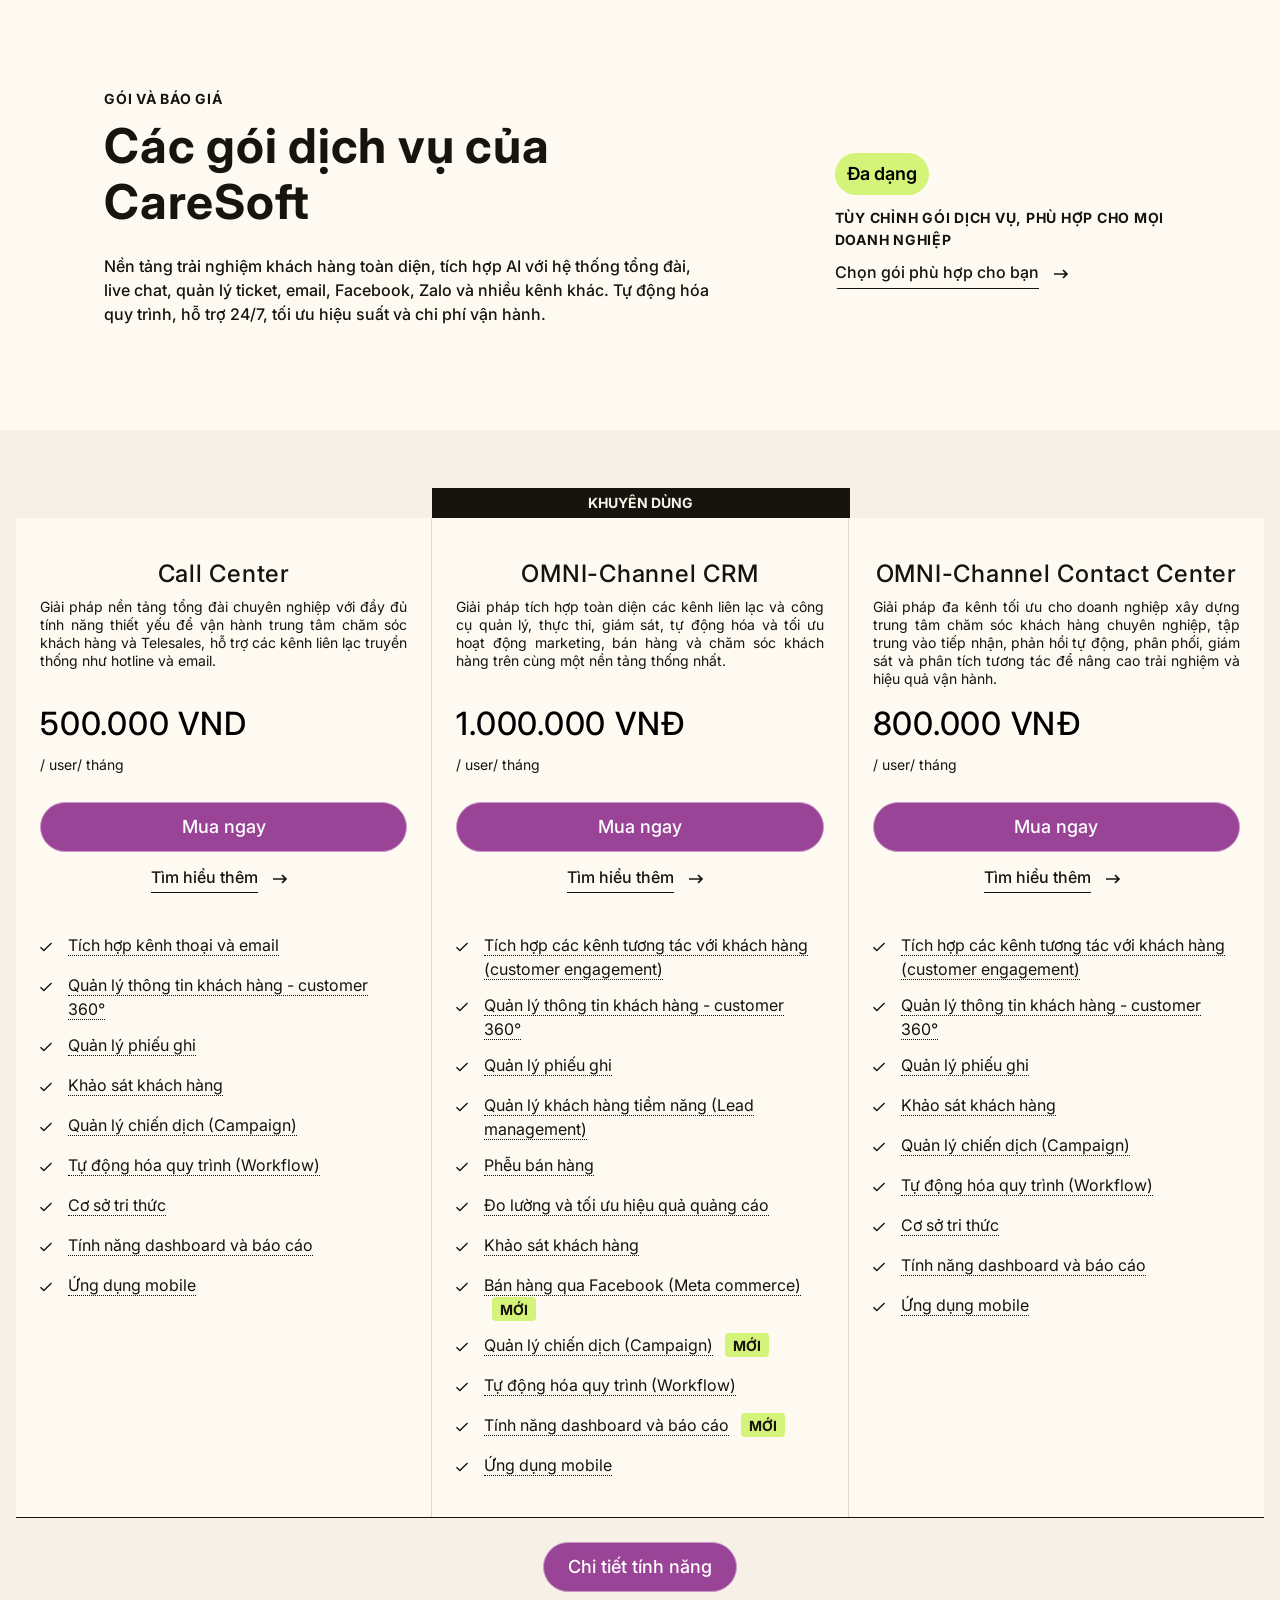
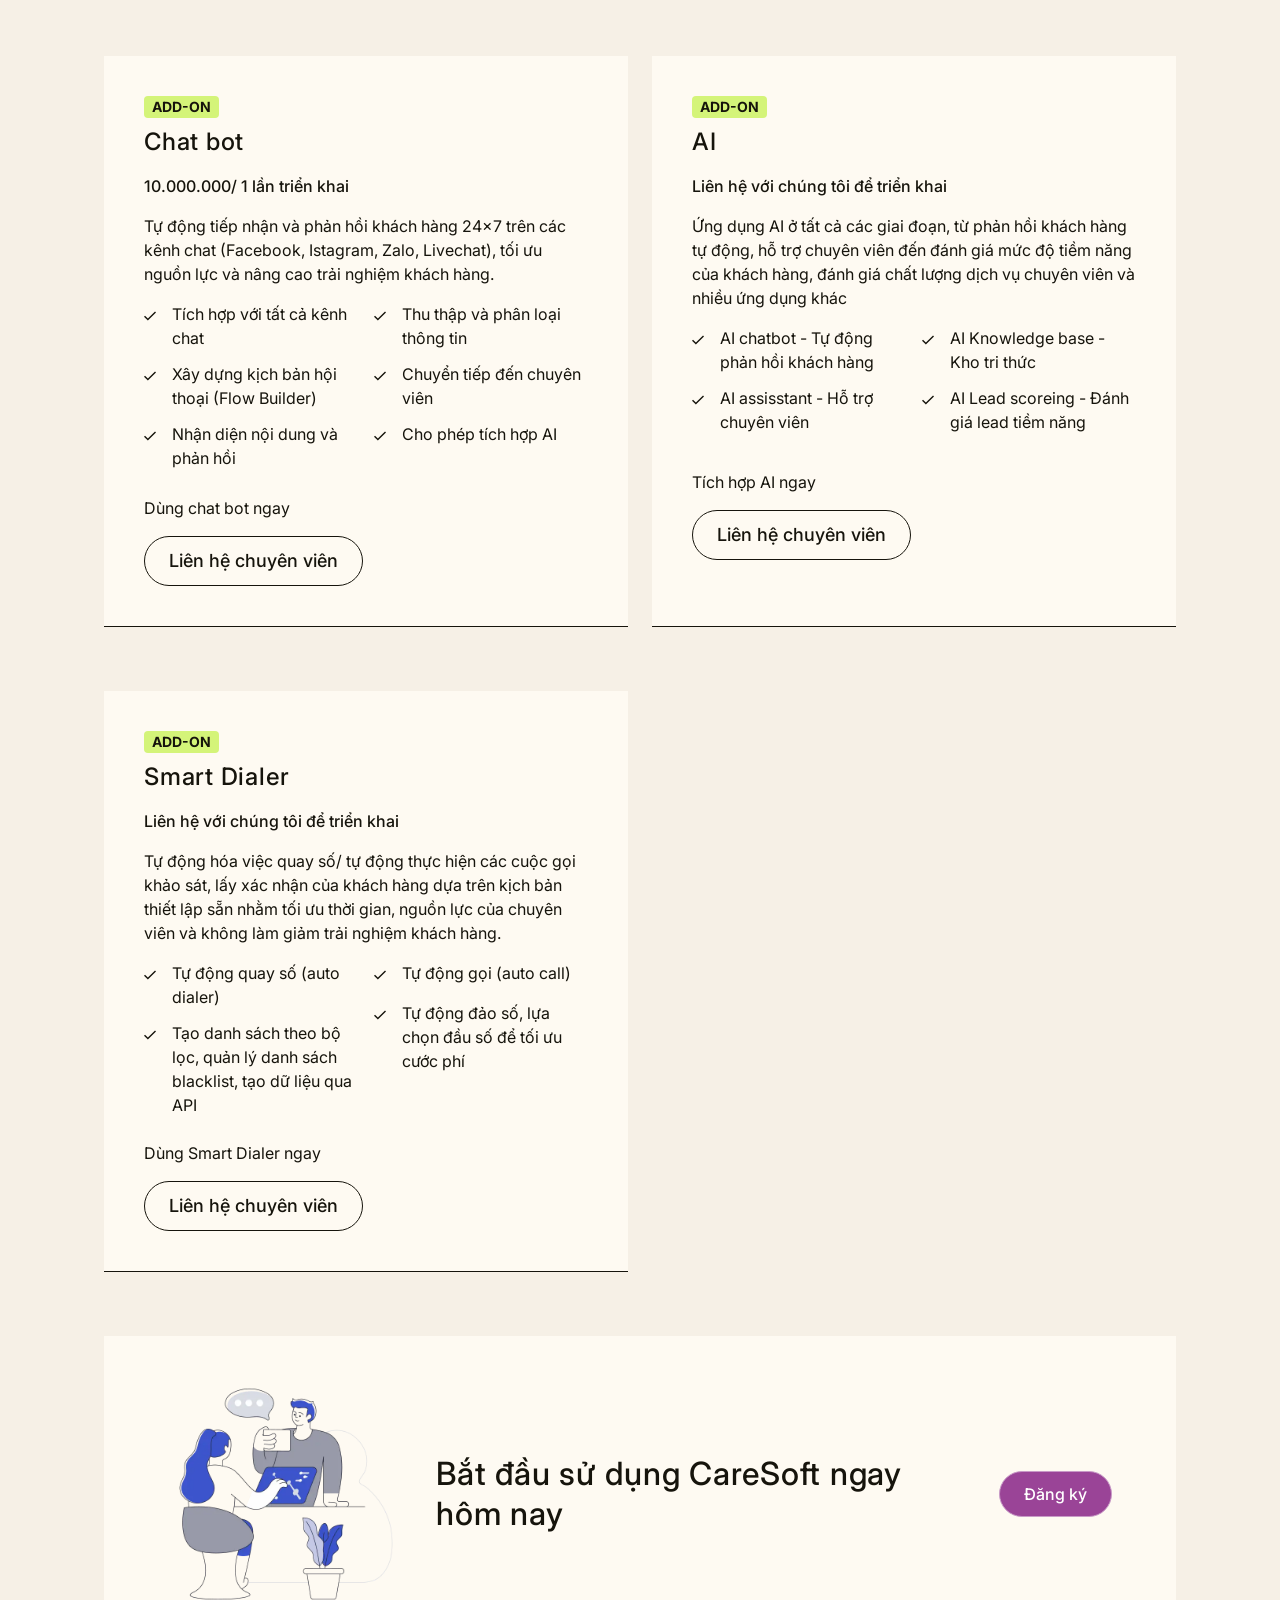
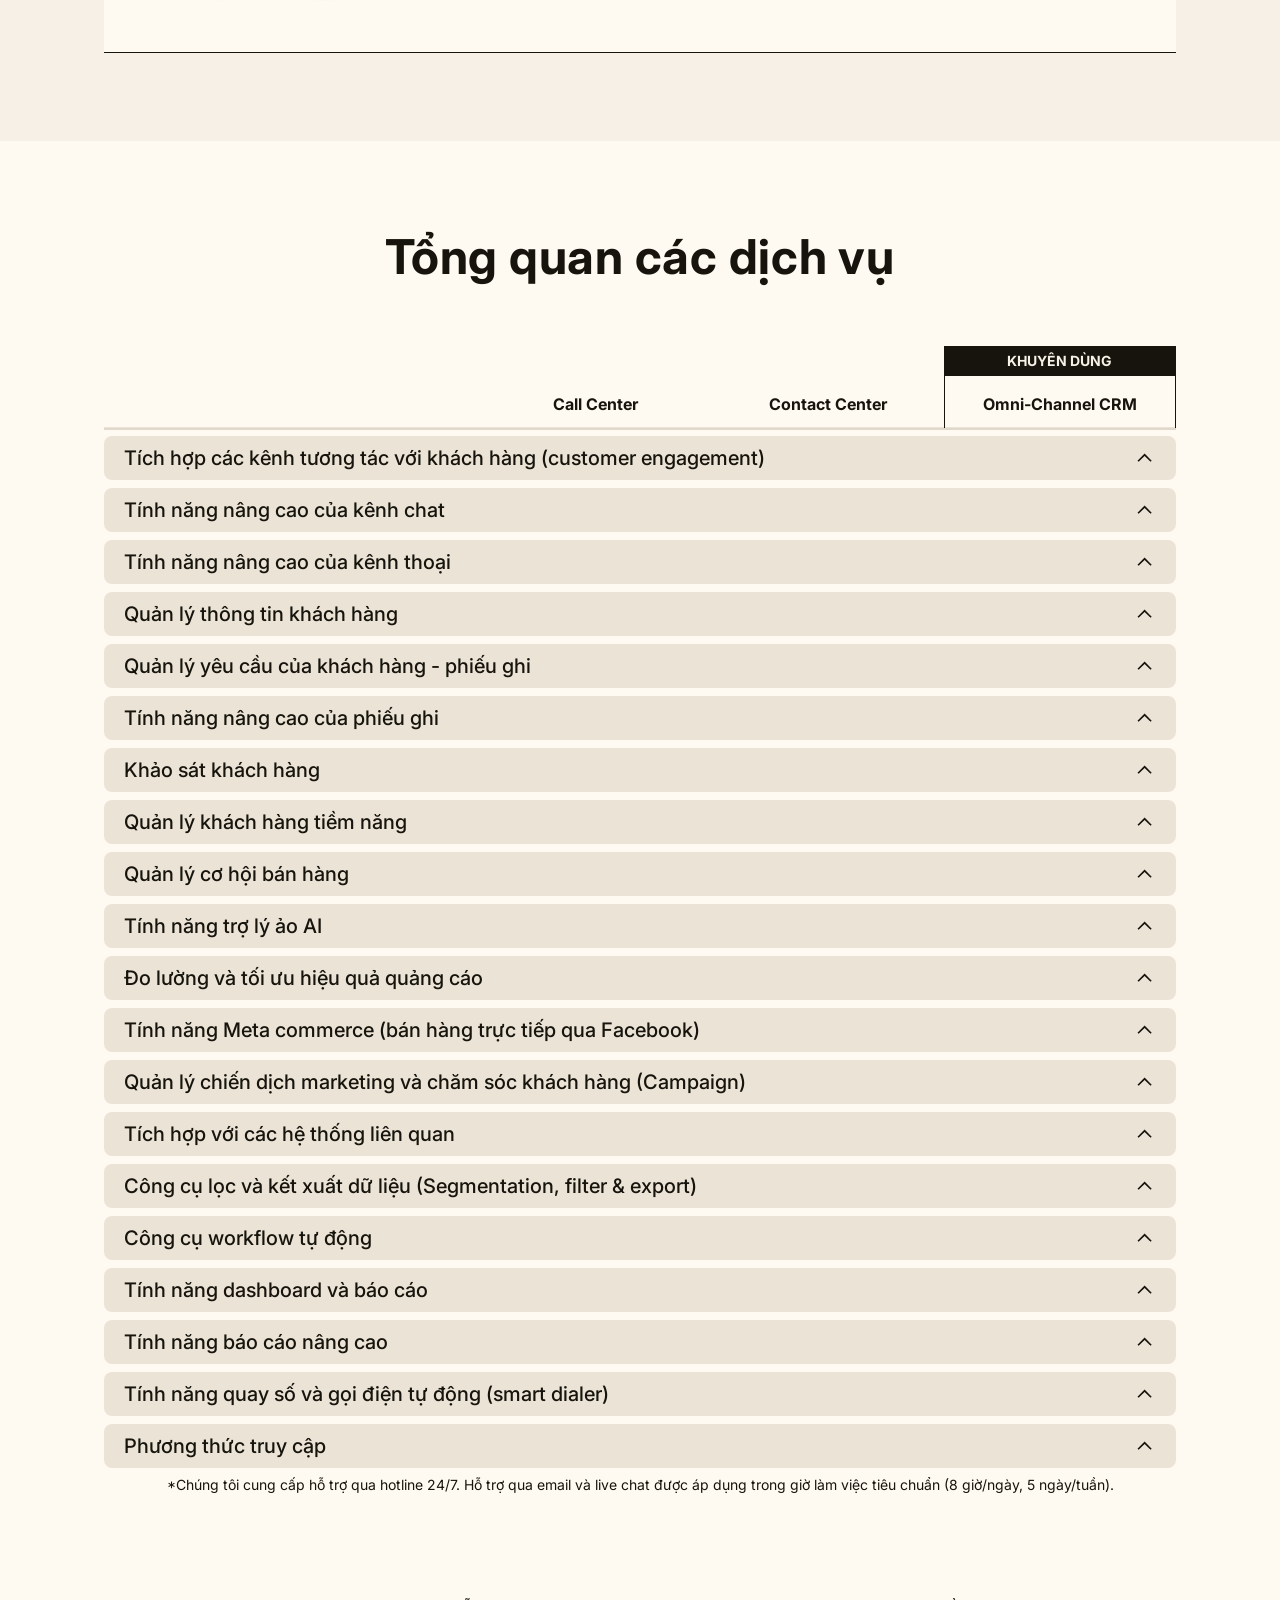
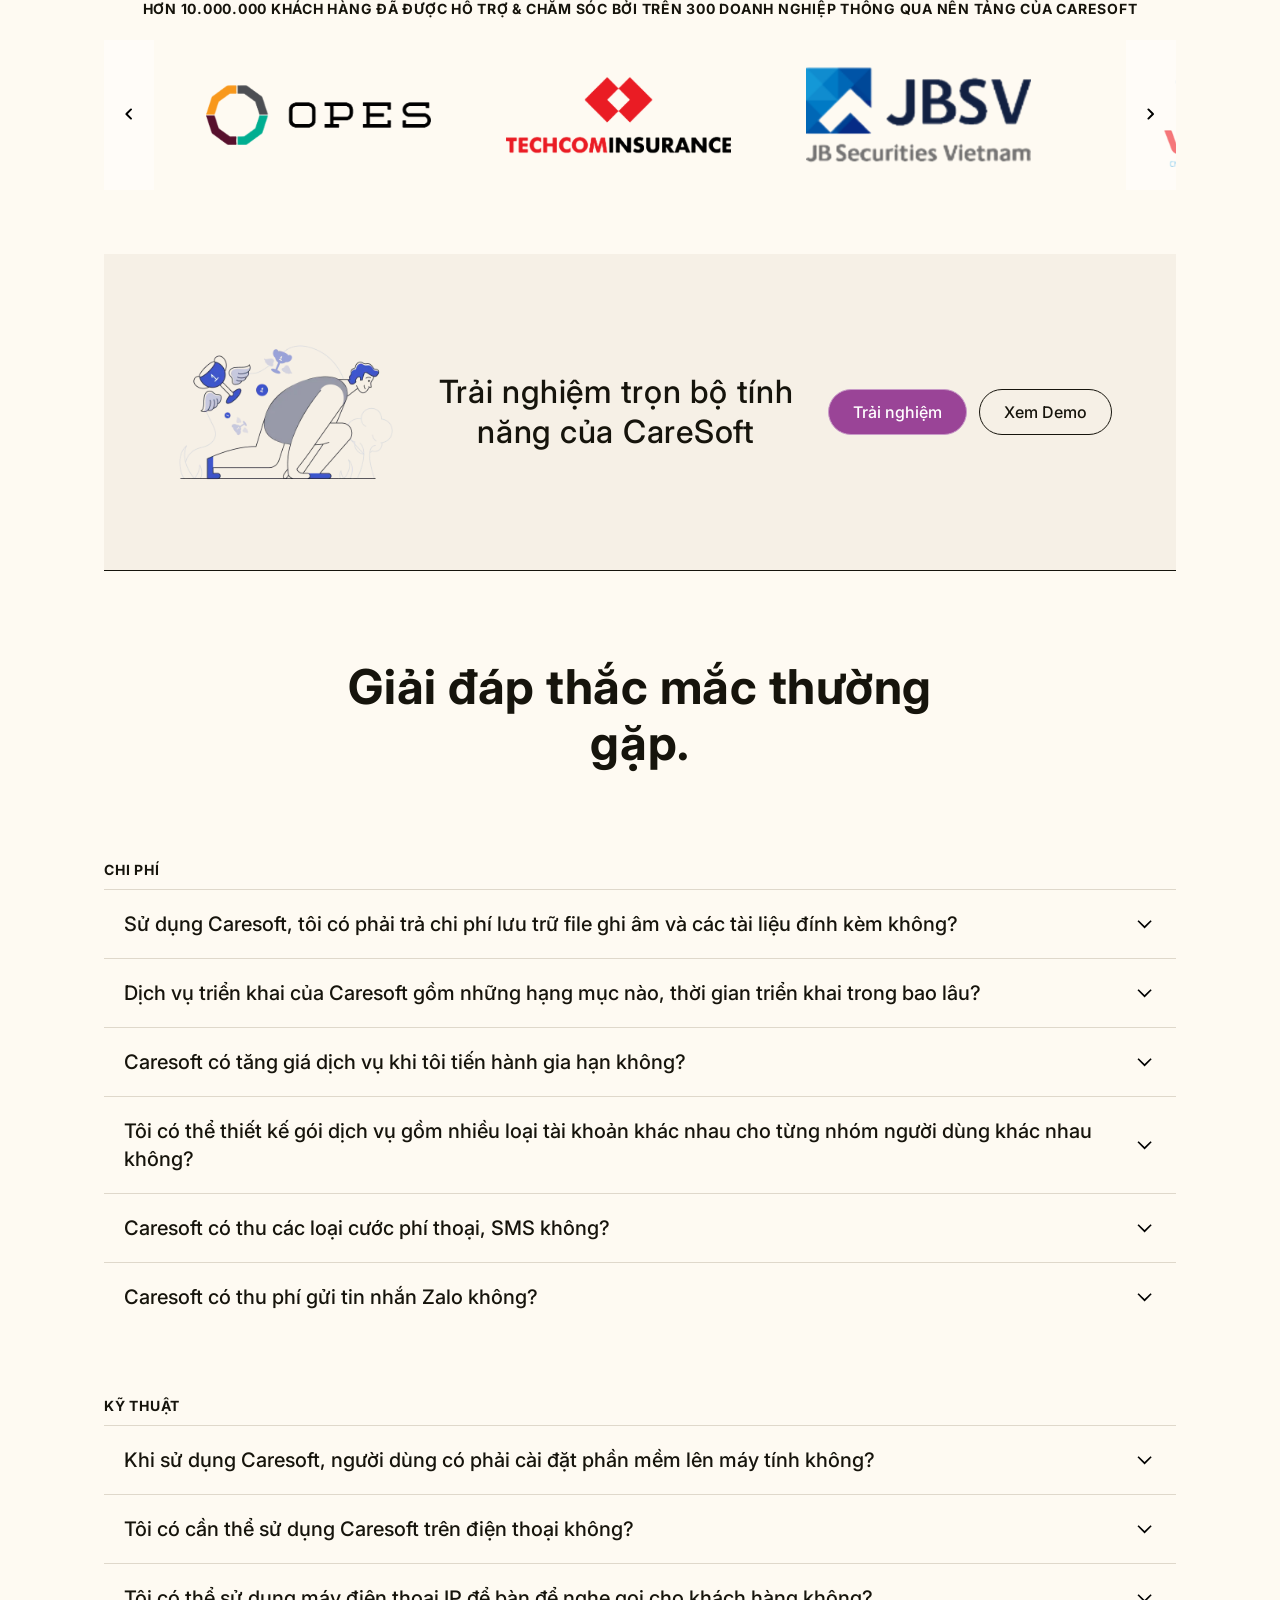
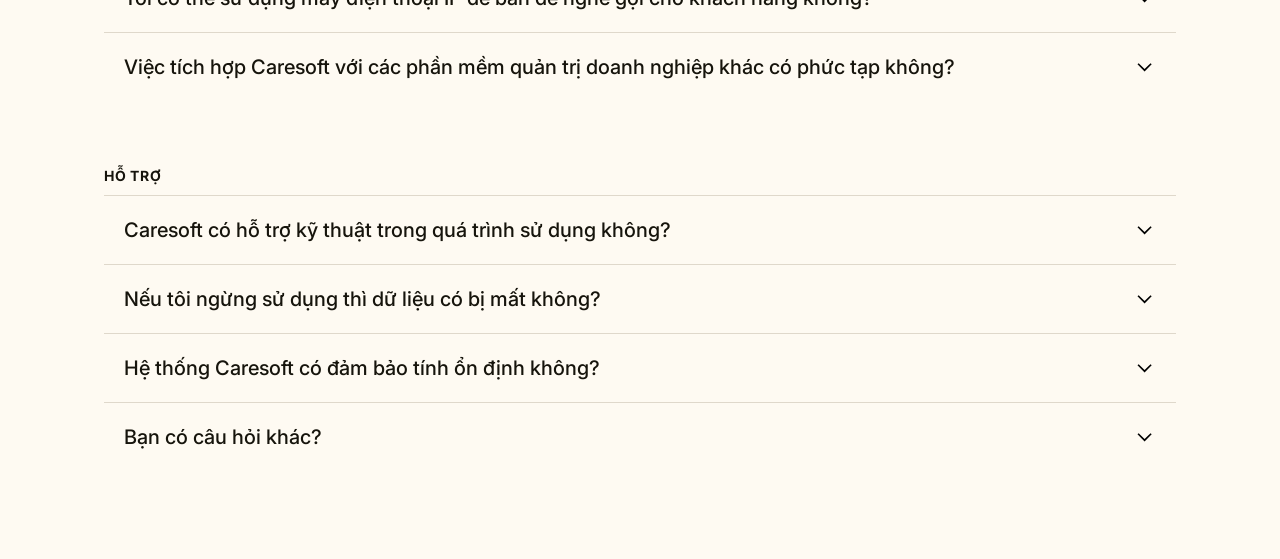
==== commit fe26df69: "xóa comment" ====
--- a/index.html
+++ b/index.html
@@ -13,12 +13,6 @@
         href="https://fonts.googleapis.com/css2?family=Inter:ital,opsz,wght@0,14..32,100..900;1,14..32,100..900&display=swap"
         rel="stylesheet">
 
-    <!-- <link rel="stylesheet" href="css/default.css">
-    <link rel="stylesheet" href="css/detail.css">
-    <link rel="stylesheet" href="css/mobile.css">
-    <link rel="stylesheet" href="css/tablet.css">
-    <link rel="stylesheet" href="css/laptop.css">
-    <link rel="stylesheet" href="css/very-large-scr.css"> -->
     <link rel="stylesheet" href="css/all-style.css">
 </head>
 
@@ -409,17 +403,6 @@
         </div>
     </main>
 
-    <!-- <script src="js/data.js"></script>
-    <script src="js/display-features.js"></script>
-    <script src="js/display-add-ons.js"></script>
-    <script src="js/display-table.js"></script>
-    <script src="js/display-faq.js"></script>
-    <script src="js/display-logo-slider.js"></script>
-    <script src="js/table-pop.js"></script>
-    <script src="js/overlay.js"></script>
-    <script src="js/form.js"></script>
-    <script src="js/toggle-table.js"></script>
-    <script src="js/mobile-layout.js"></script> -->
     <script src="js/all-js.js"></script>
 </body>
 
--- a/css/all-style.css
+++ b/css/all-style.css
@@ -2019,11 +2019,6 @@
 }
 
 @media (min-width:768px) {
-
-    .plans .container {
-        max-width: 90%;
-    }
-
     section {
         padding-bottom: 64px;
         padding-top: 64px;
@@ -2184,6 +2179,16 @@
 
     .part-wrapper {
         margin-top: 64px;
+    }
+
+    .plan-content-wrapper {
+        min-width: 1248px;
+    }
+
+    .plans .container {
+        display: flex;
+        flex-direction: column;
+        align-items: center;
     }
 
     .cta-wrapper {
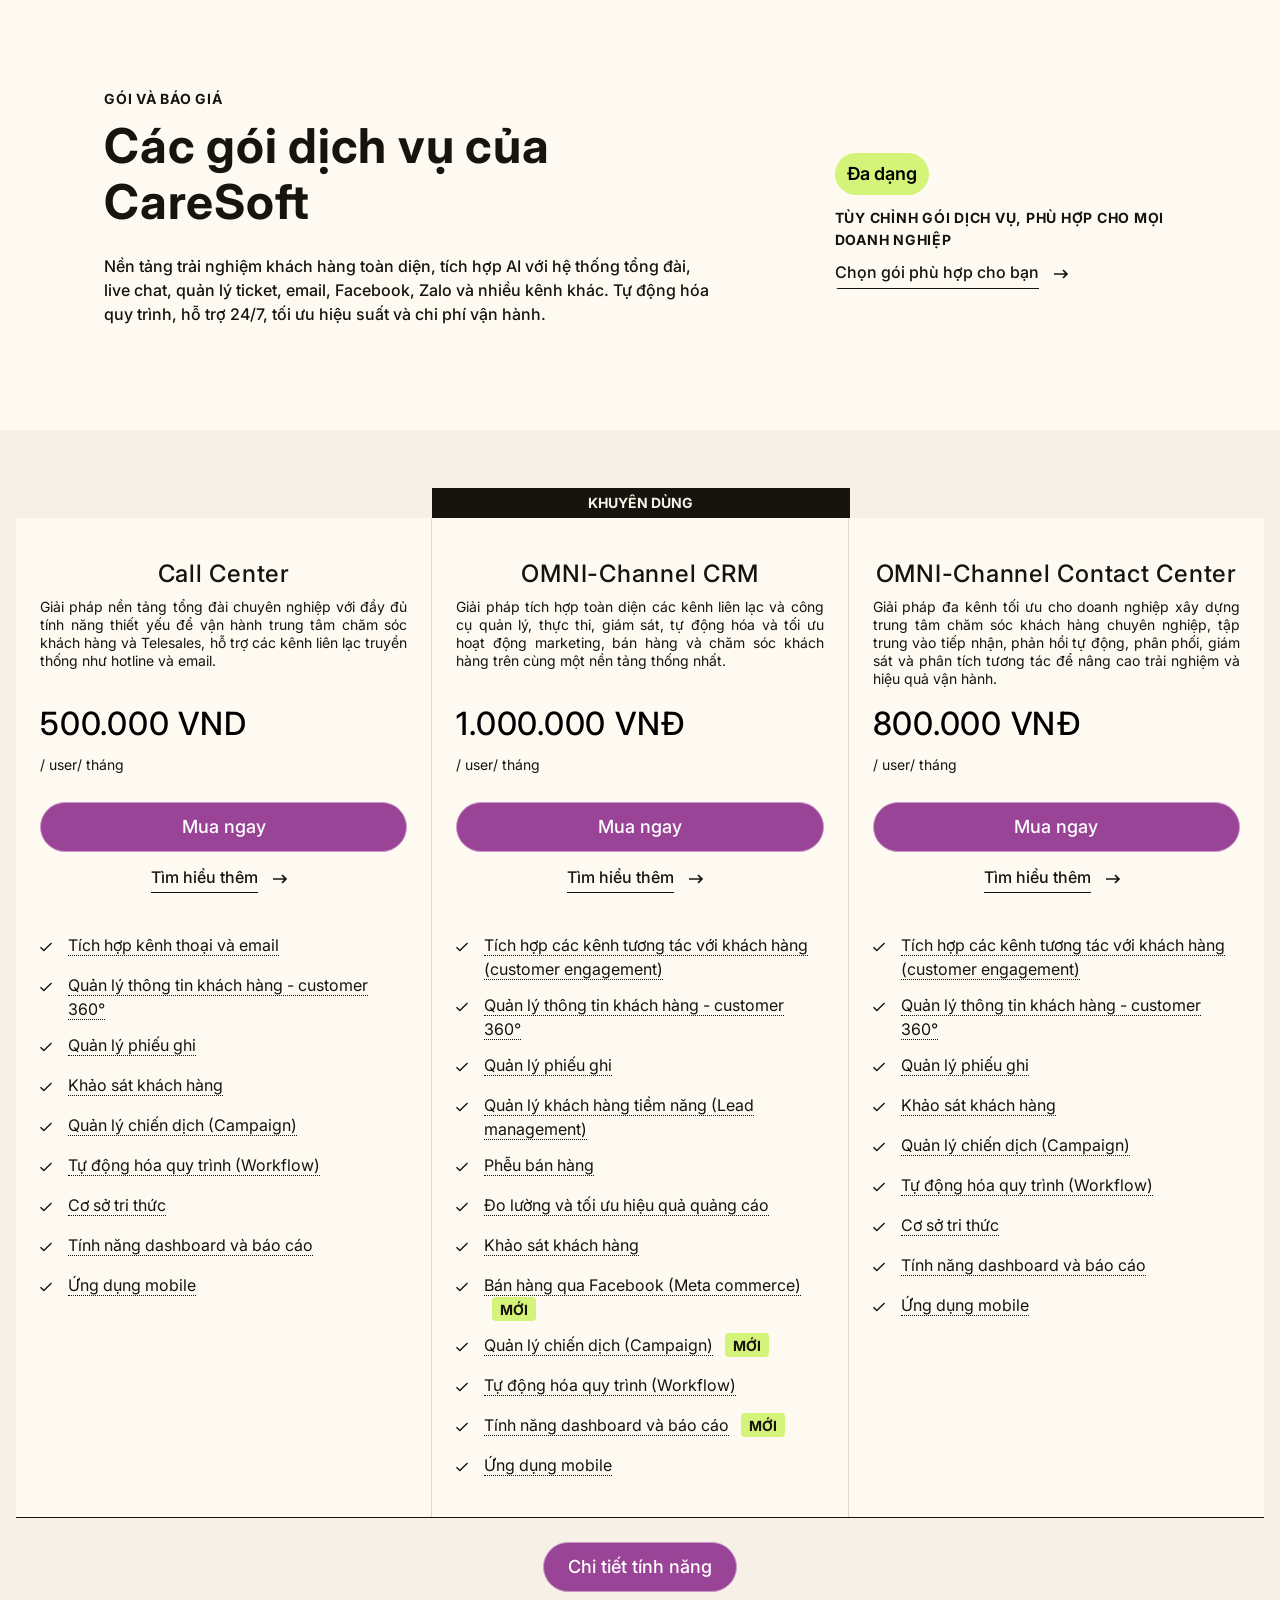
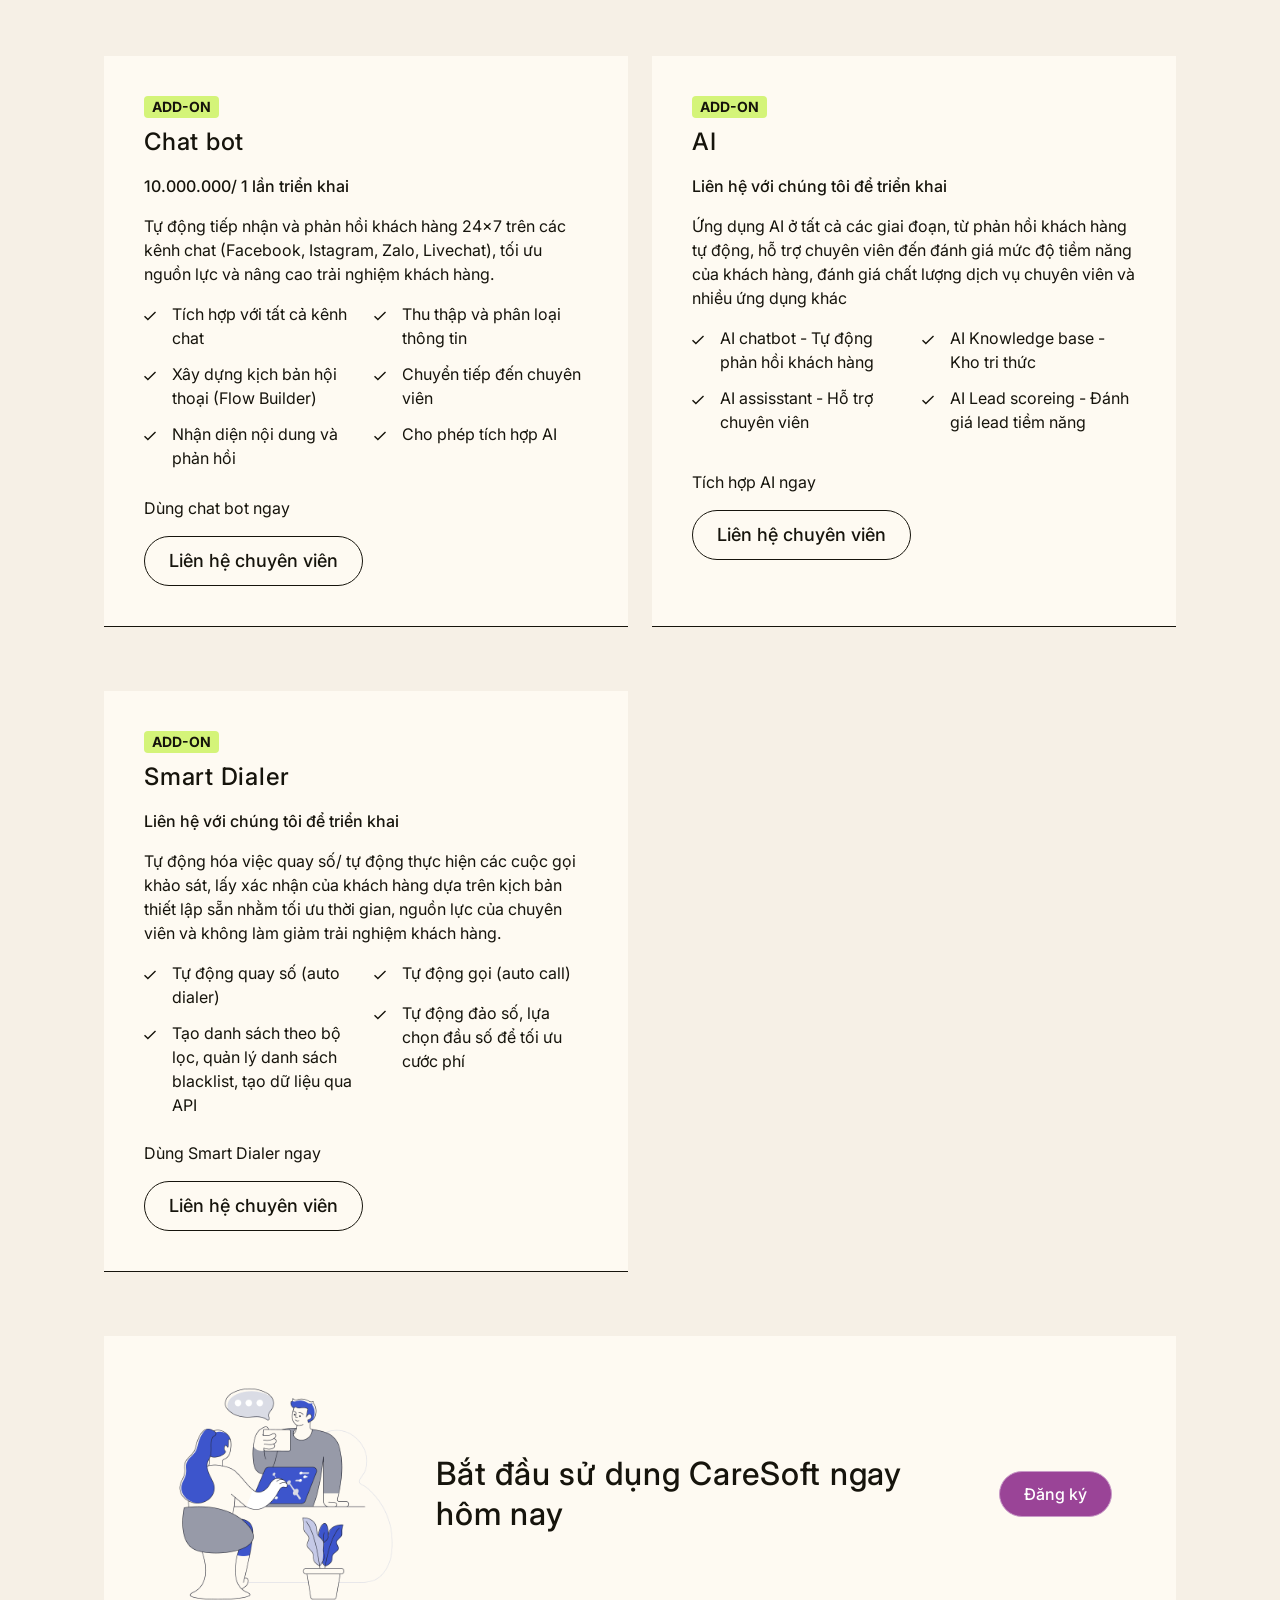
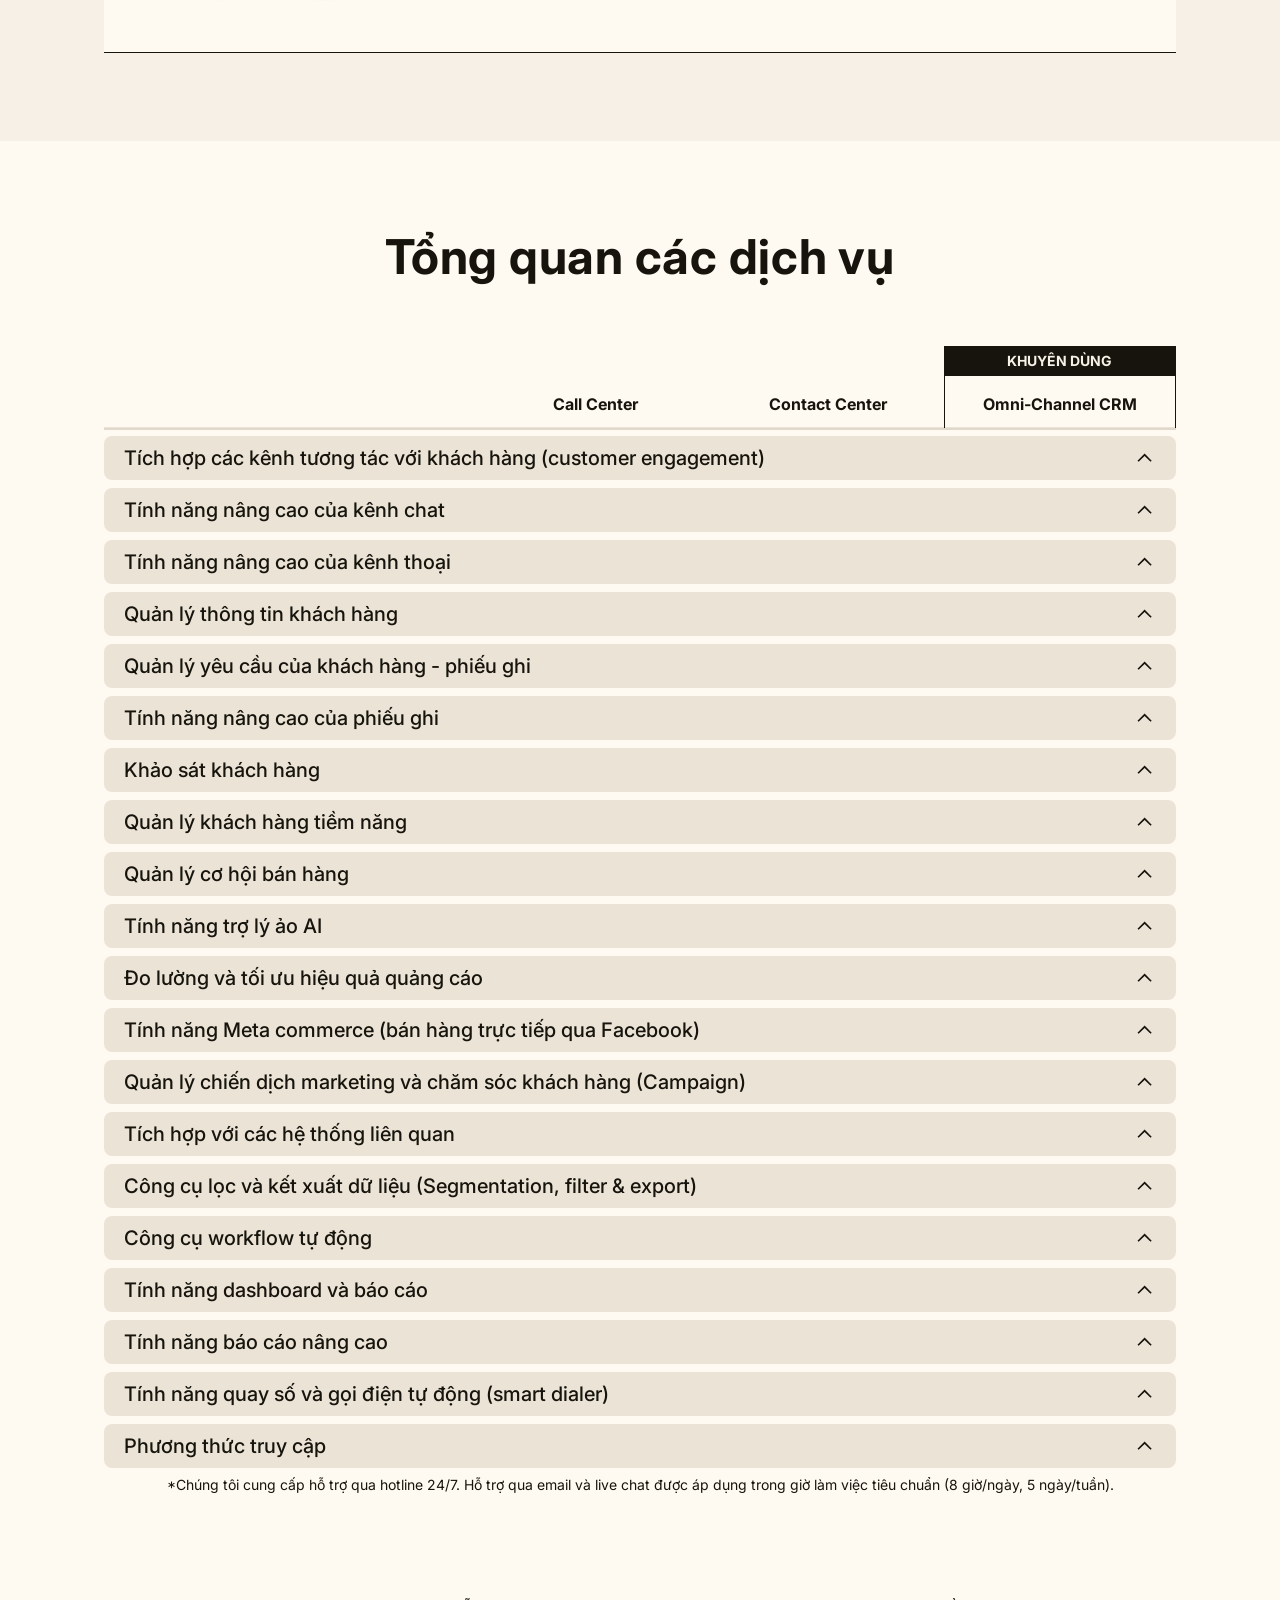
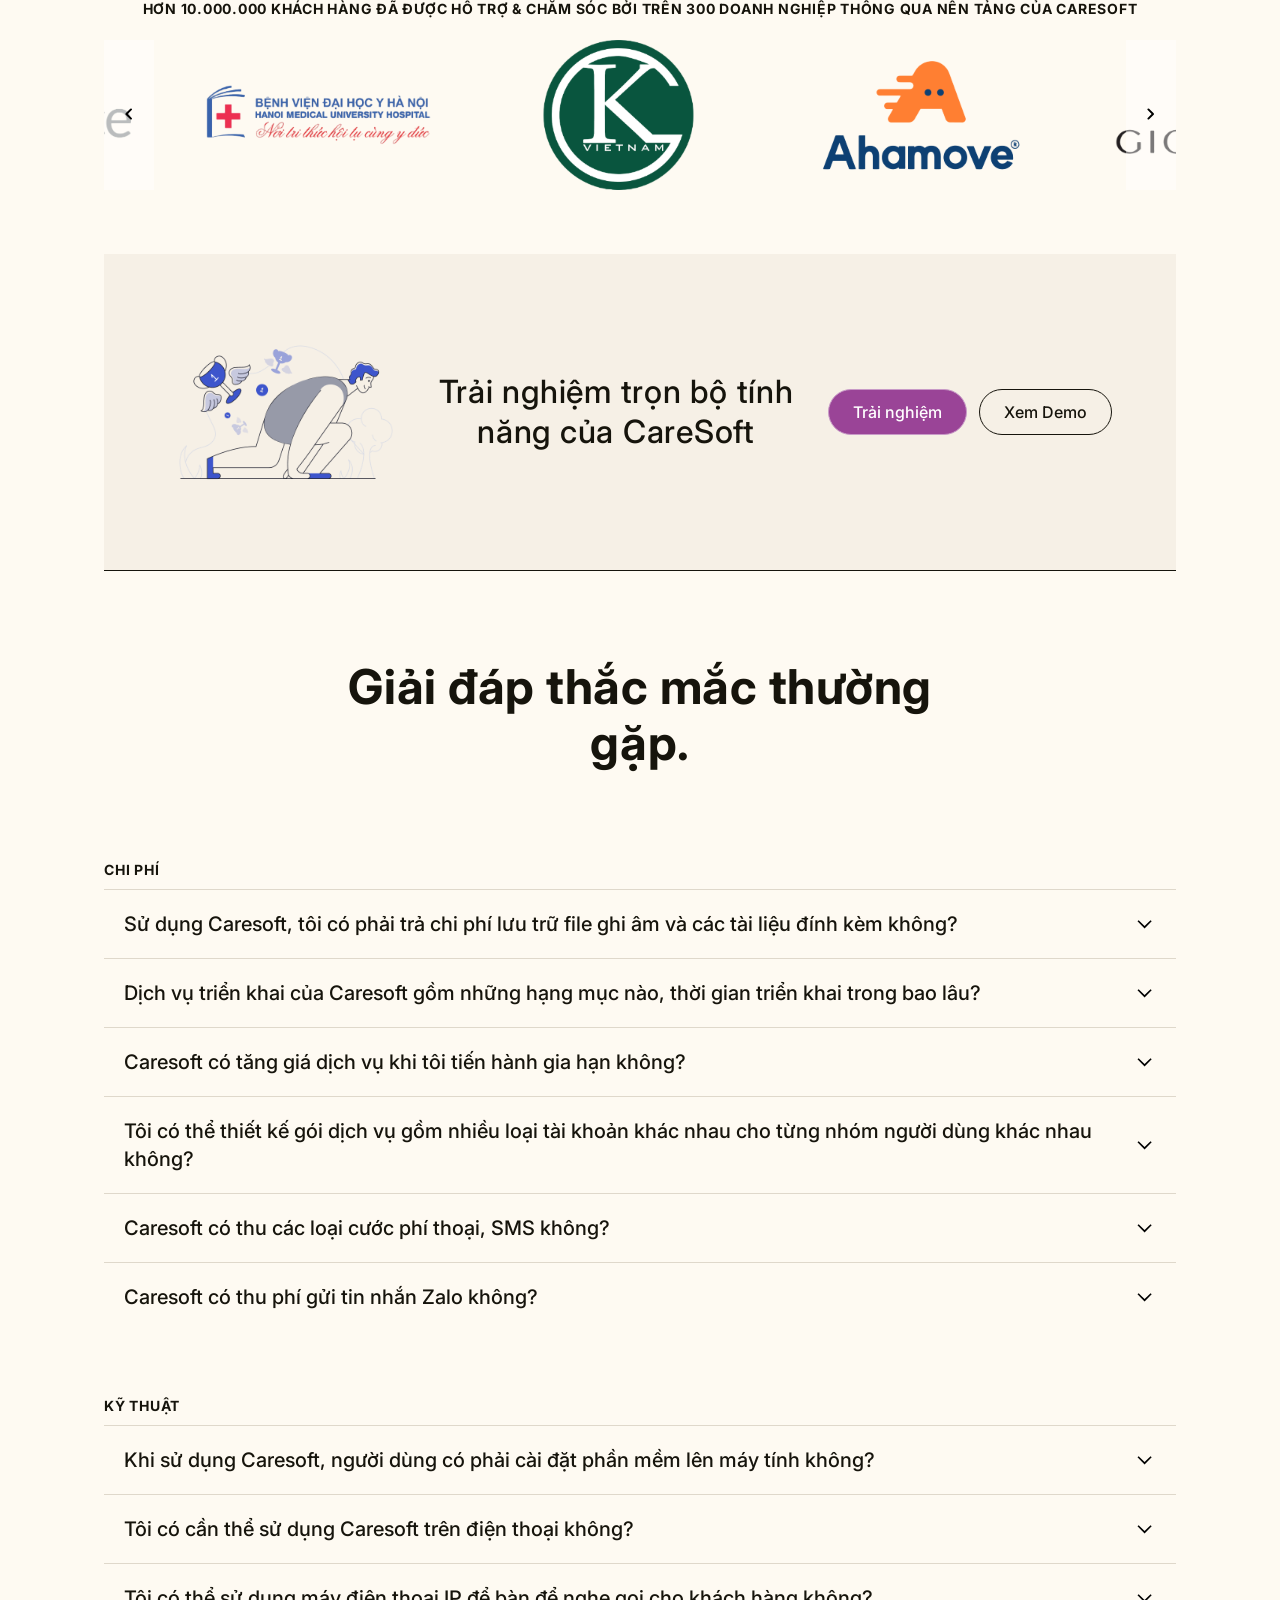
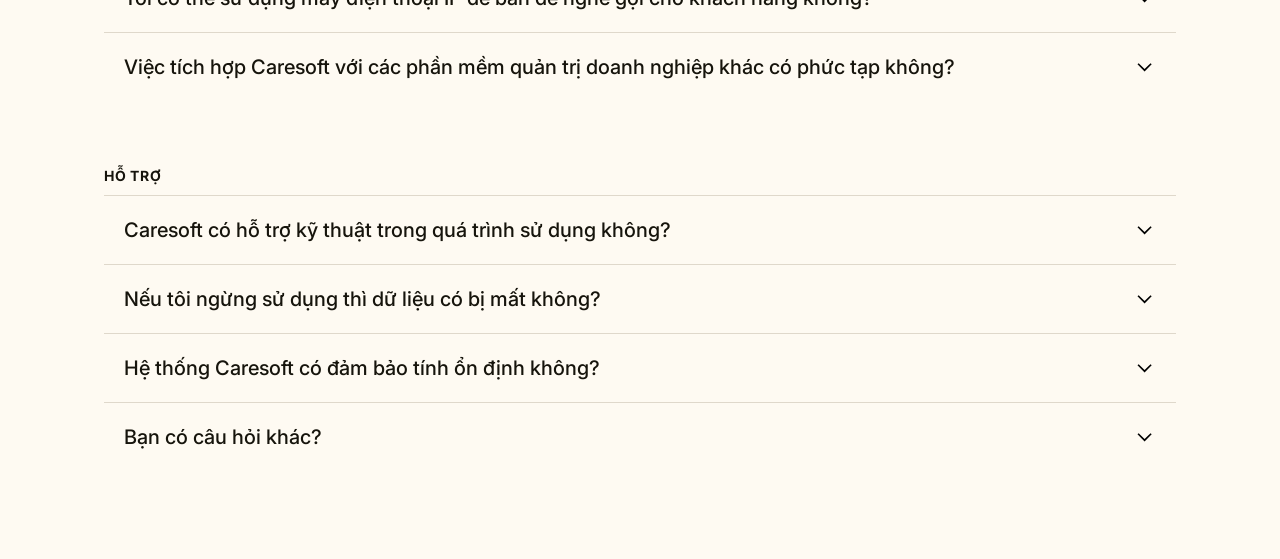
==== commit 05a722b1: "sửa lại dùng ảnh png cho cta" ====
--- a/index.html
+++ b/index.html
@@ -67,10 +67,7 @@
                         <div class="cta-content card">
                             <div class="cta-img">
                                 <span class="img-span">
-                                    <picture>
-                                        <source srcset="img/cta-img-1.webp" type="image/webp">
-                                        <img src="img/cta-img-1.png" alt="ảnh CTA băt đầu" loading="lazy">
-                                    </picture>
+                                    <img src="img/cta-img-1.png" alt="ảnh CTA băt đầu" loading="lazy">
                                 </span>
                             </div>
                             <div class="cta-text">
@@ -136,12 +133,9 @@
                             <div class="cta-content card bg-2">
                                 <div class="cta-img">
                                     <span class="img-span">
-                                        <picture>
-                                            <source srcset="img/cta-img-2.webp" type="image/webp">
-                                            <img src="img/cta-img-2.png"
-                                                alt="Success, Growth, goals, achievement, target, trophy, reward, award, excercise"
-                                                loading="lazy">
-                                        </picture>
+                                        <img src="img/cta-img-2.png"
+                                            alt="Success, Growth, goals, achievement, target, trophy, reward, award, excercise"
+                                            loading="lazy">
                                     </span>
                                 </div>
                                 <div class="cta-text">
--- a/css/all-style.css
+++ b/css/all-style.css
@@ -2271,6 +2271,7 @@
     }
 
     .part-wrapper {
+        width: 100%;
         margin-top: 72px;
     }
 
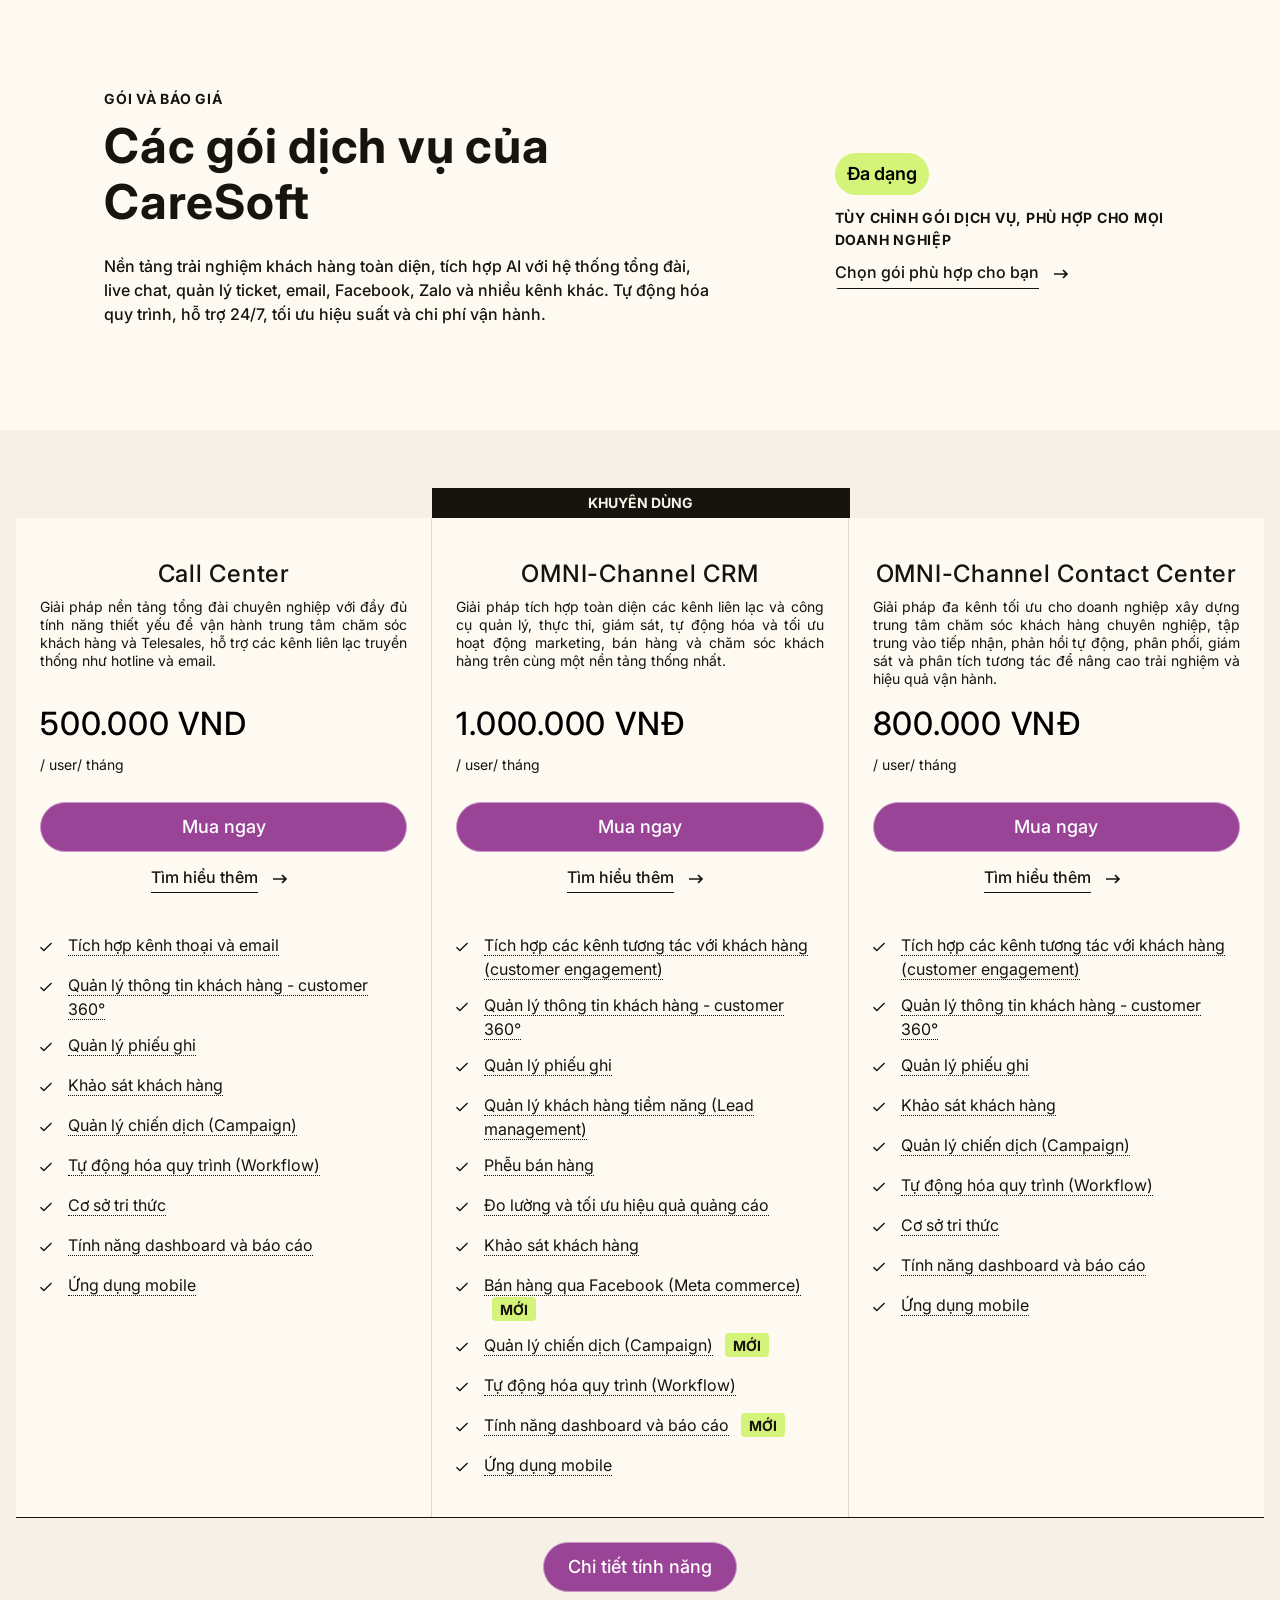
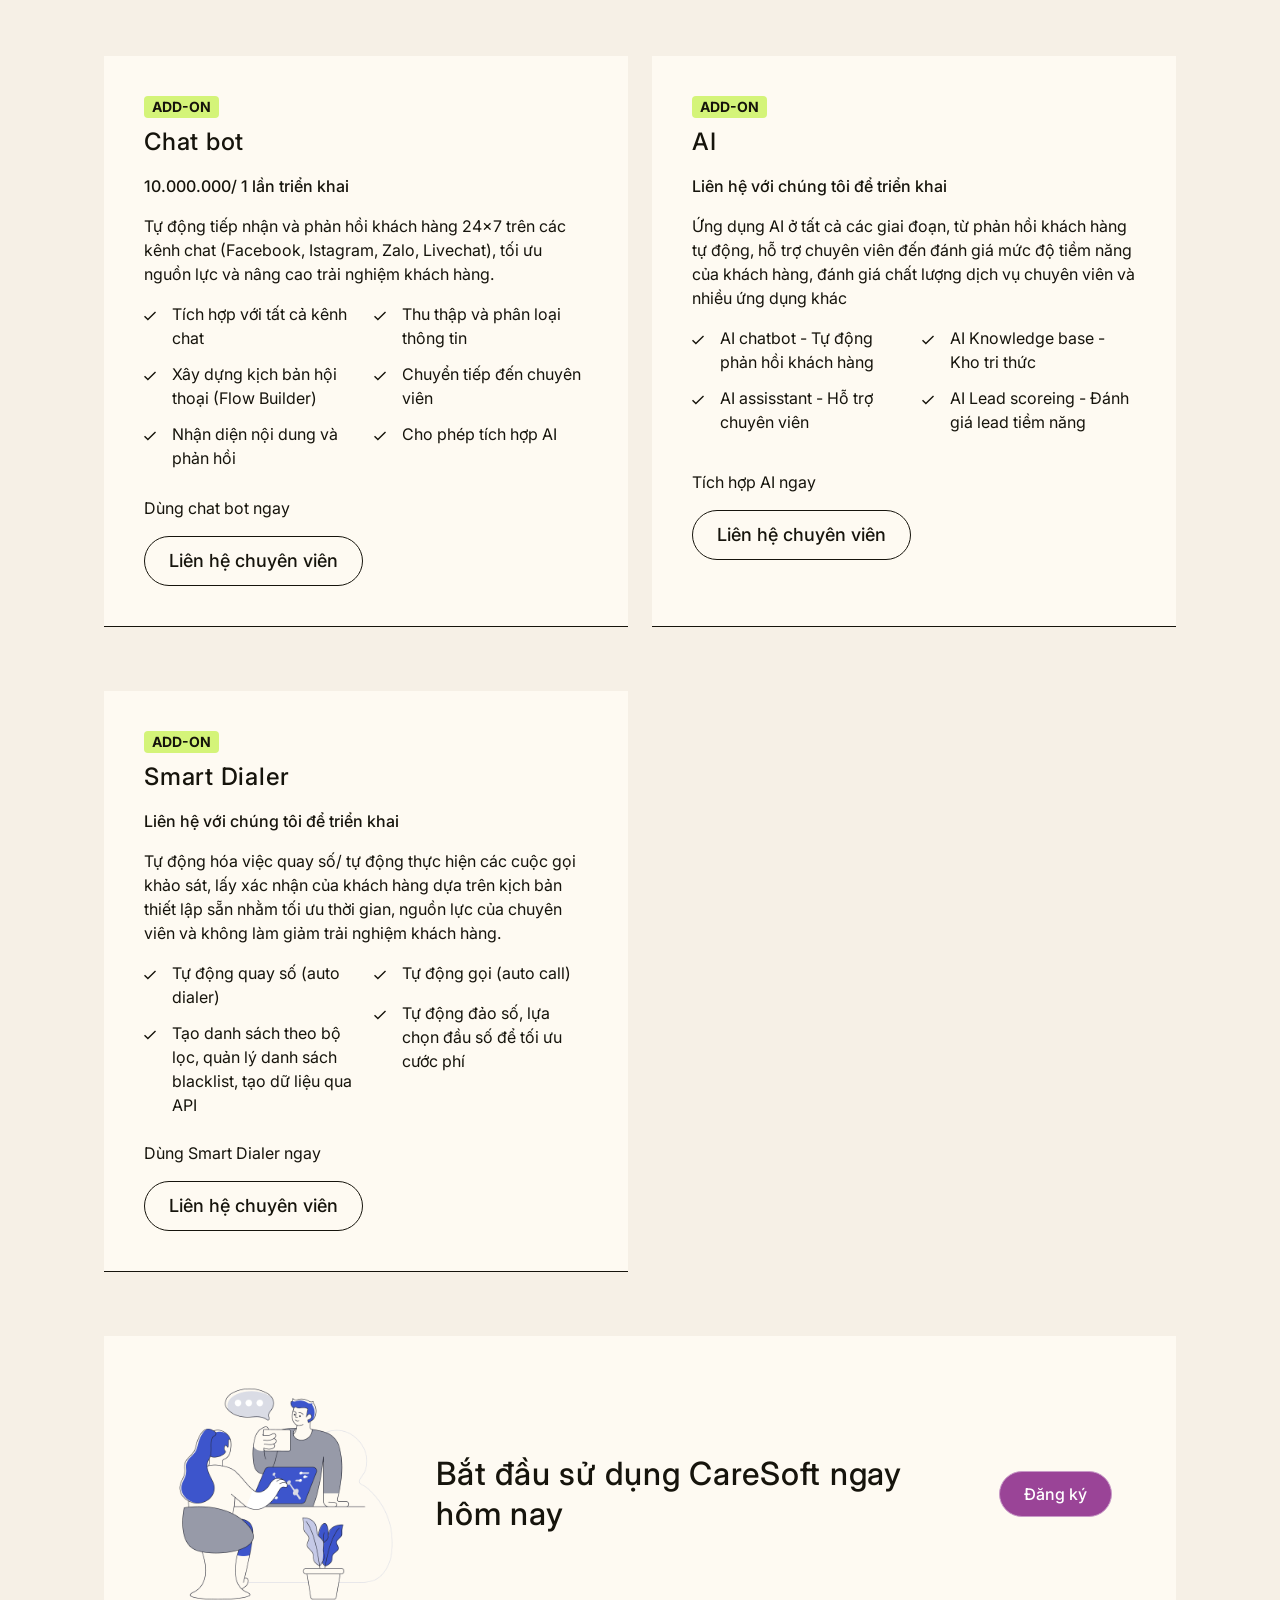
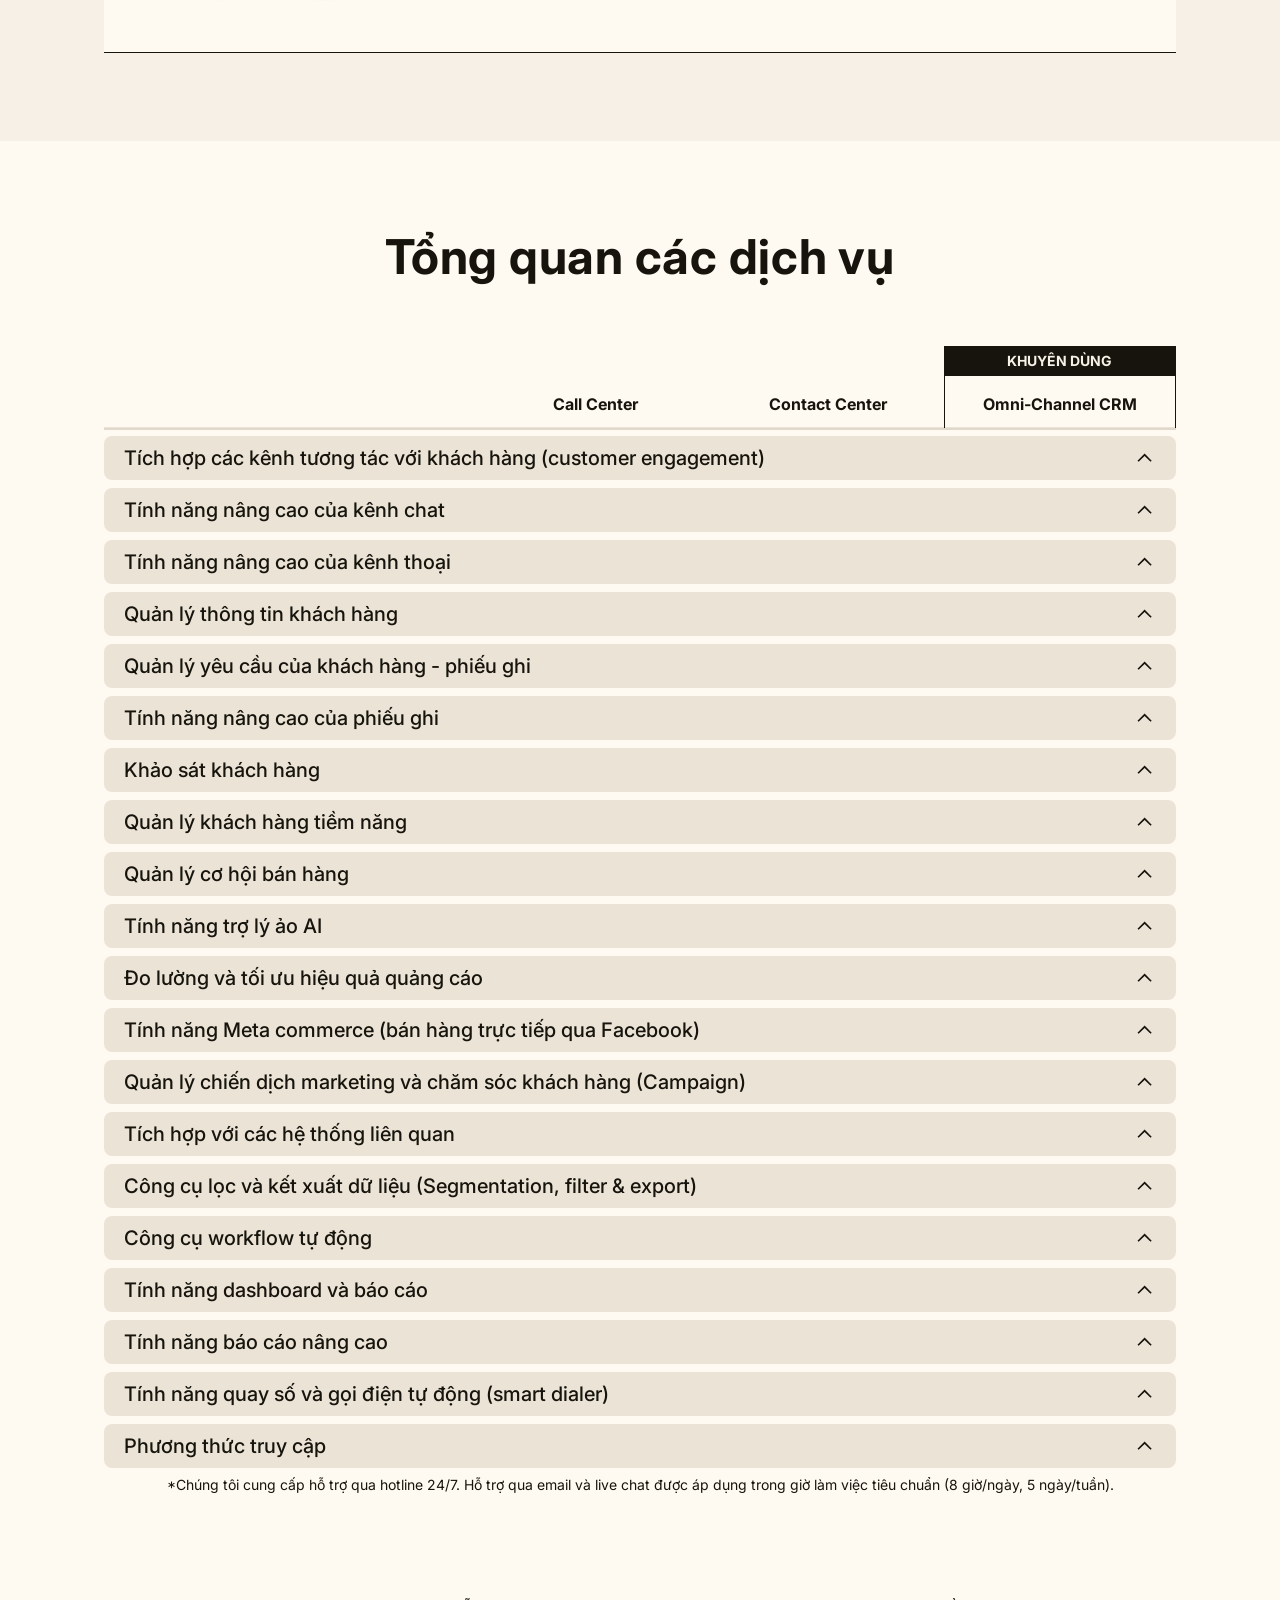
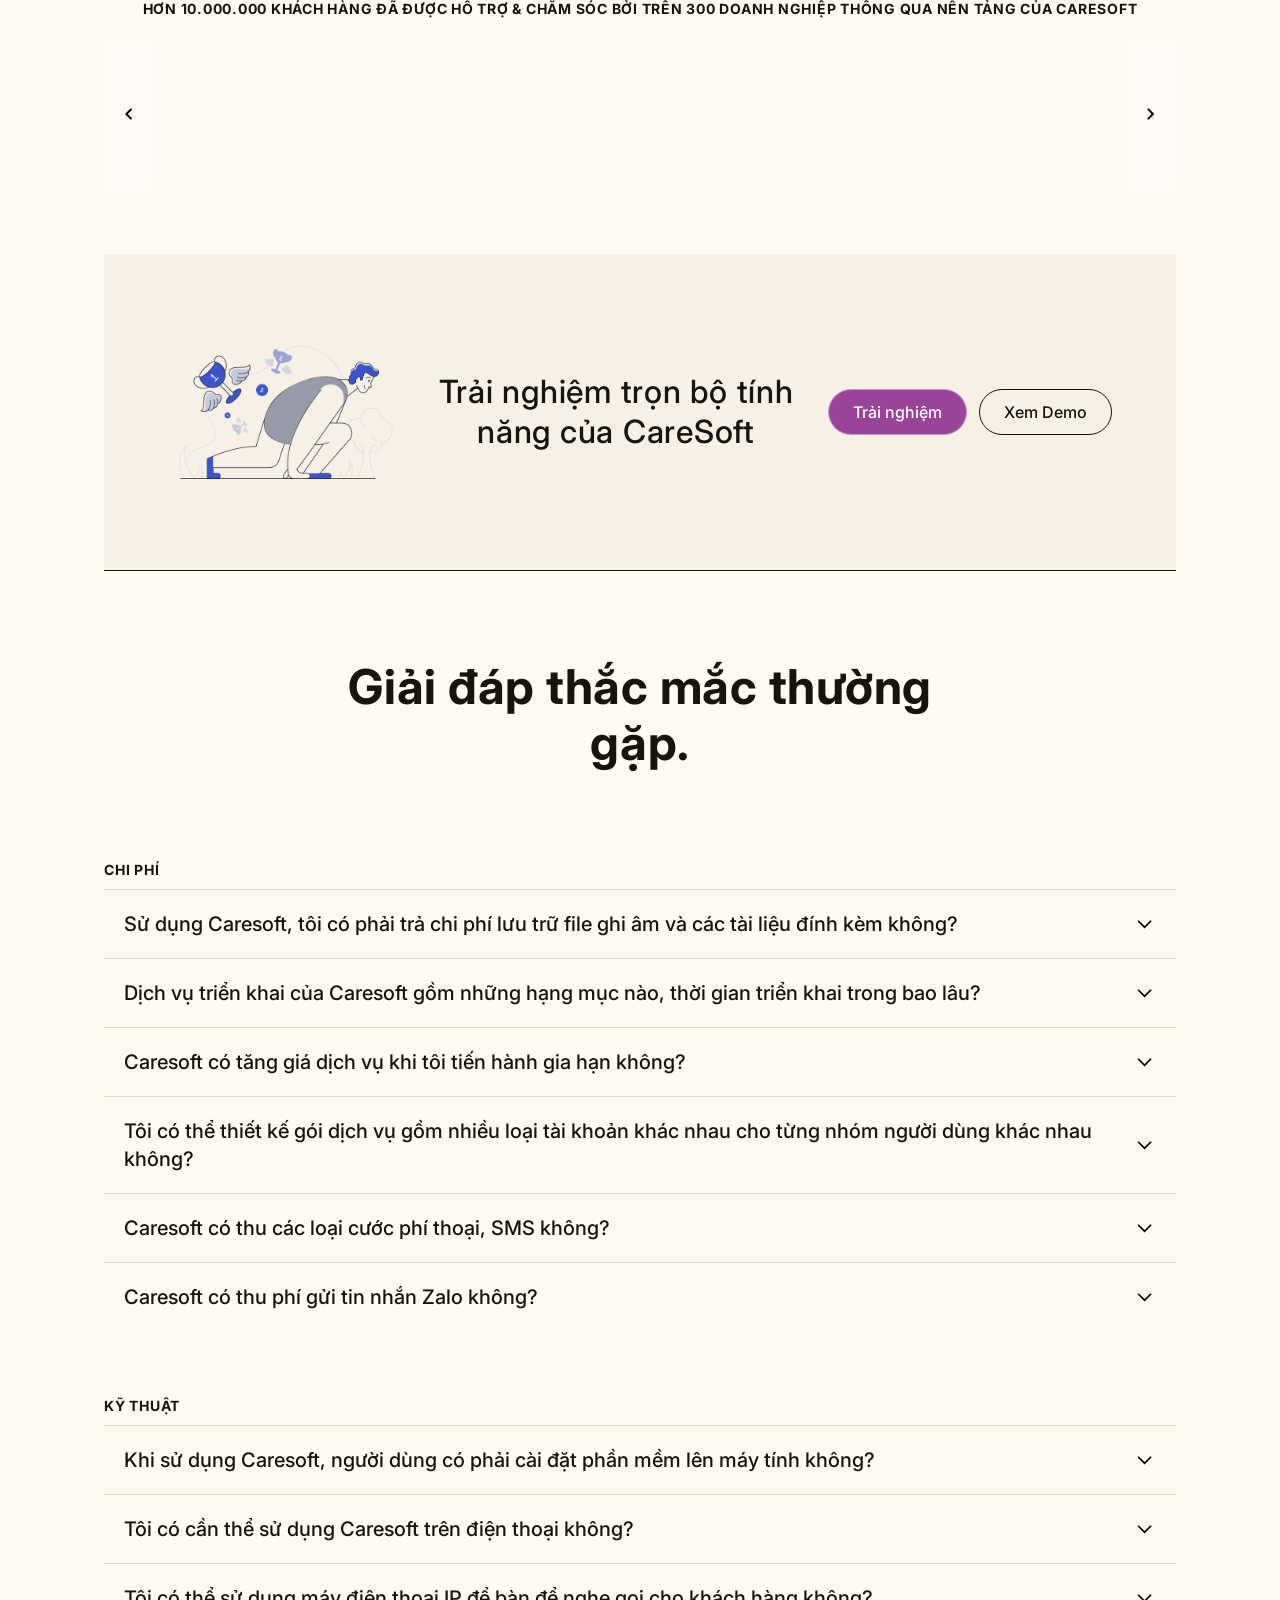
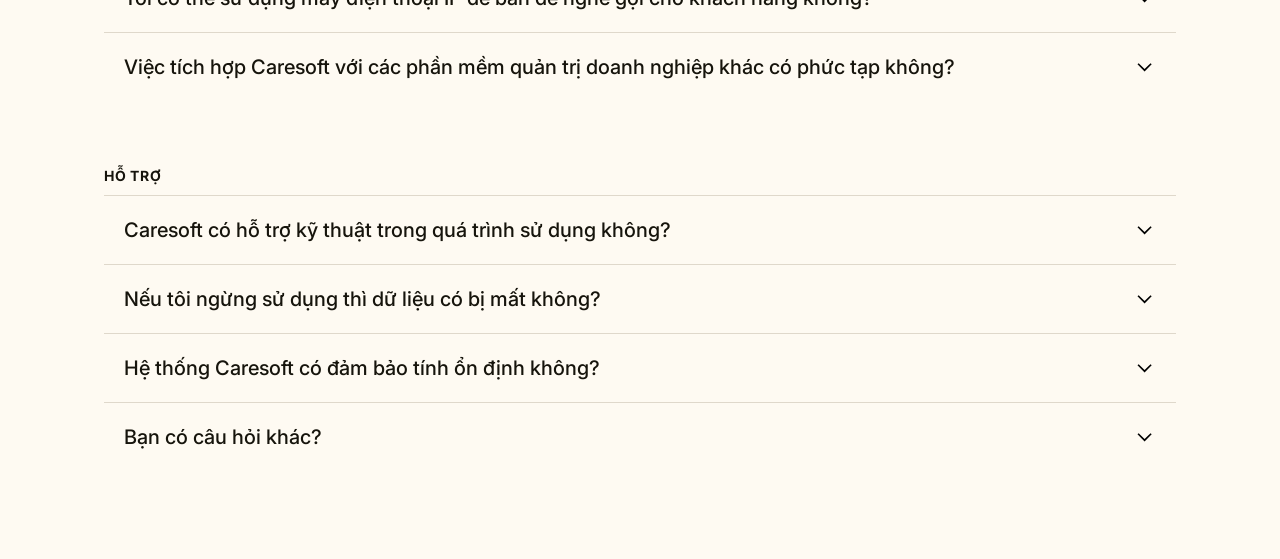
==== commit f6325a53: "sửa lại 1 tí tên ảnh" ====
--- a/index.html
+++ b/index.html
@@ -67,7 +67,7 @@
                         <div class="cta-content card">
                             <div class="cta-img">
                                 <span class="img-span">
-                                    <img src="img/cta-img-1.png" alt="ảnh CTA băt đầu" loading="lazy">
+                                    <img src="/img/cta-img-1.png" alt="ảnh CTA băt đầu" loading="lazy">
                                 </span>
                             </div>
                             <div class="cta-text">
@@ -133,7 +133,7 @@
                             <div class="cta-content card bg-2">
                                 <div class="cta-img">
                                     <span class="img-span">
-                                        <img src="img/cta-img-2.png"
+                                        <img src="/img/cta-img-2.png"
                                             alt="Success, Growth, goals, achievement, target, trophy, reward, award, excercise"
                                             loading="lazy">
                                     </span>
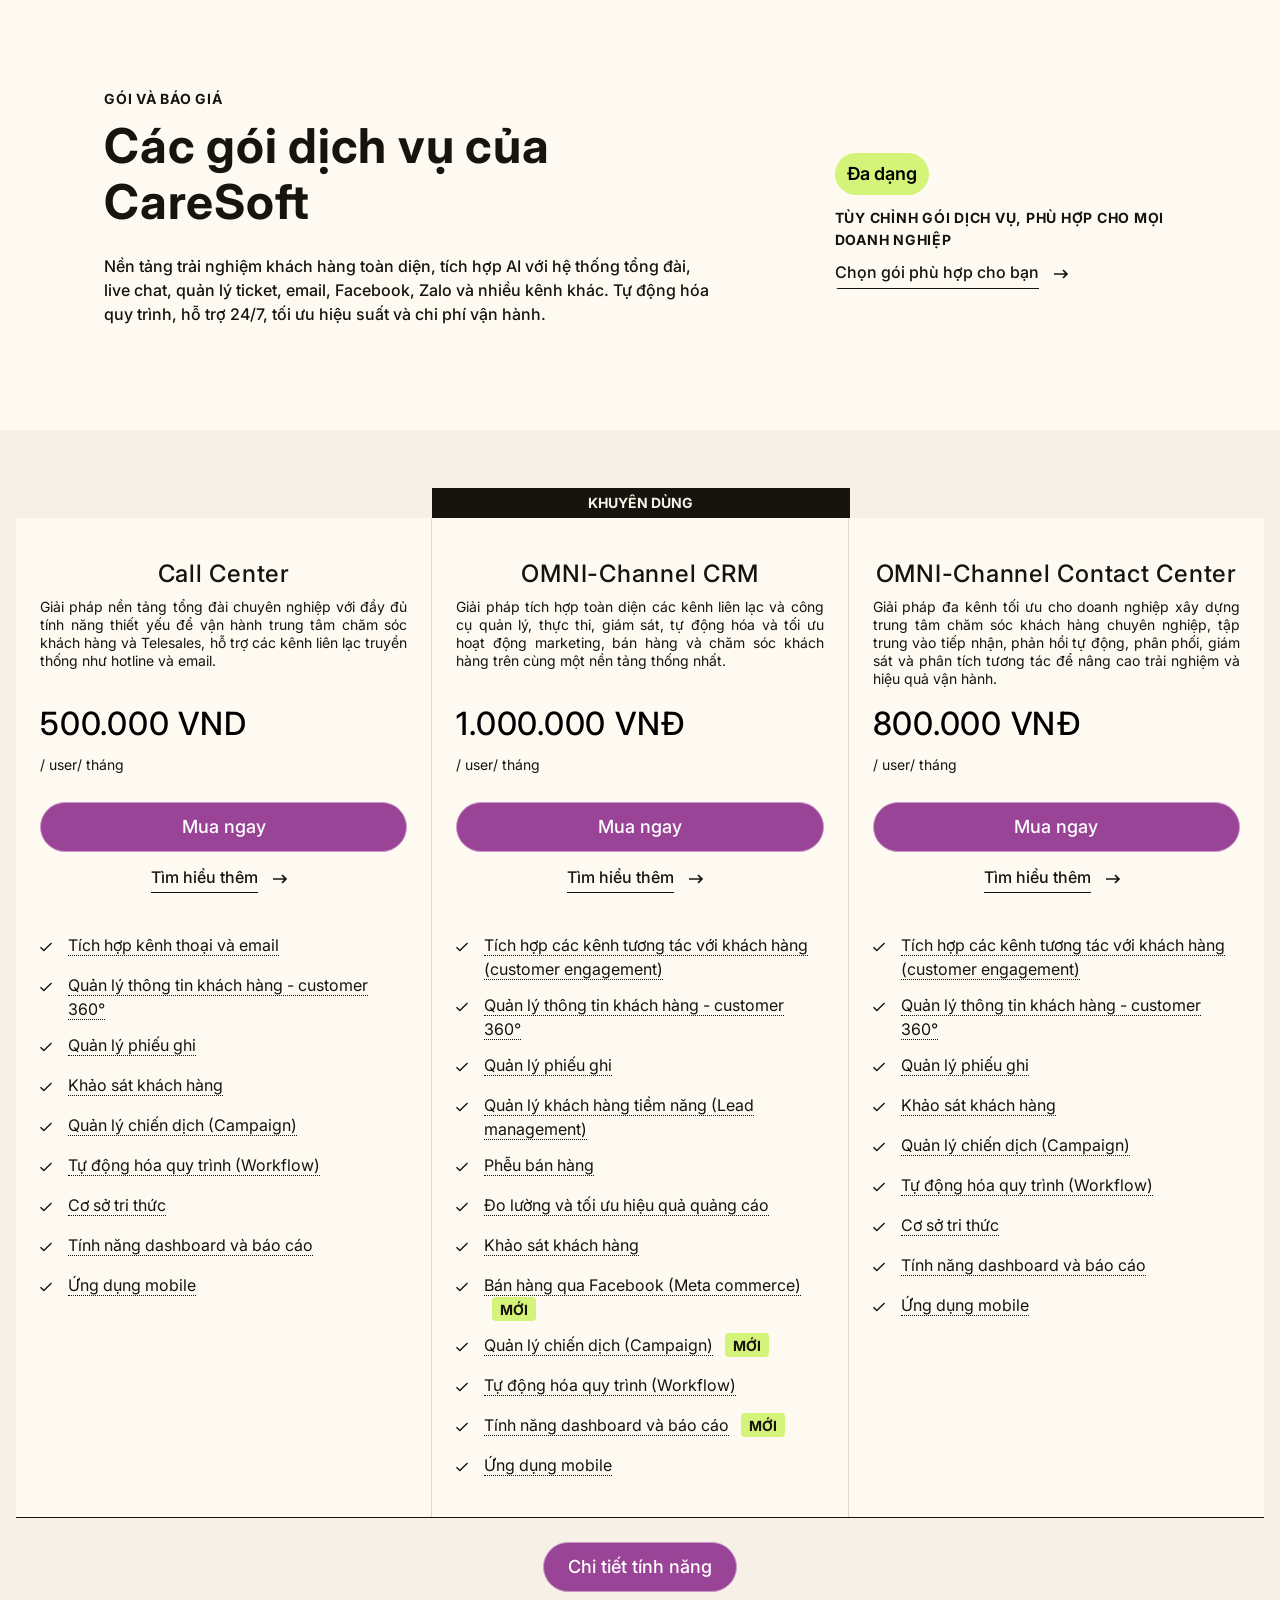
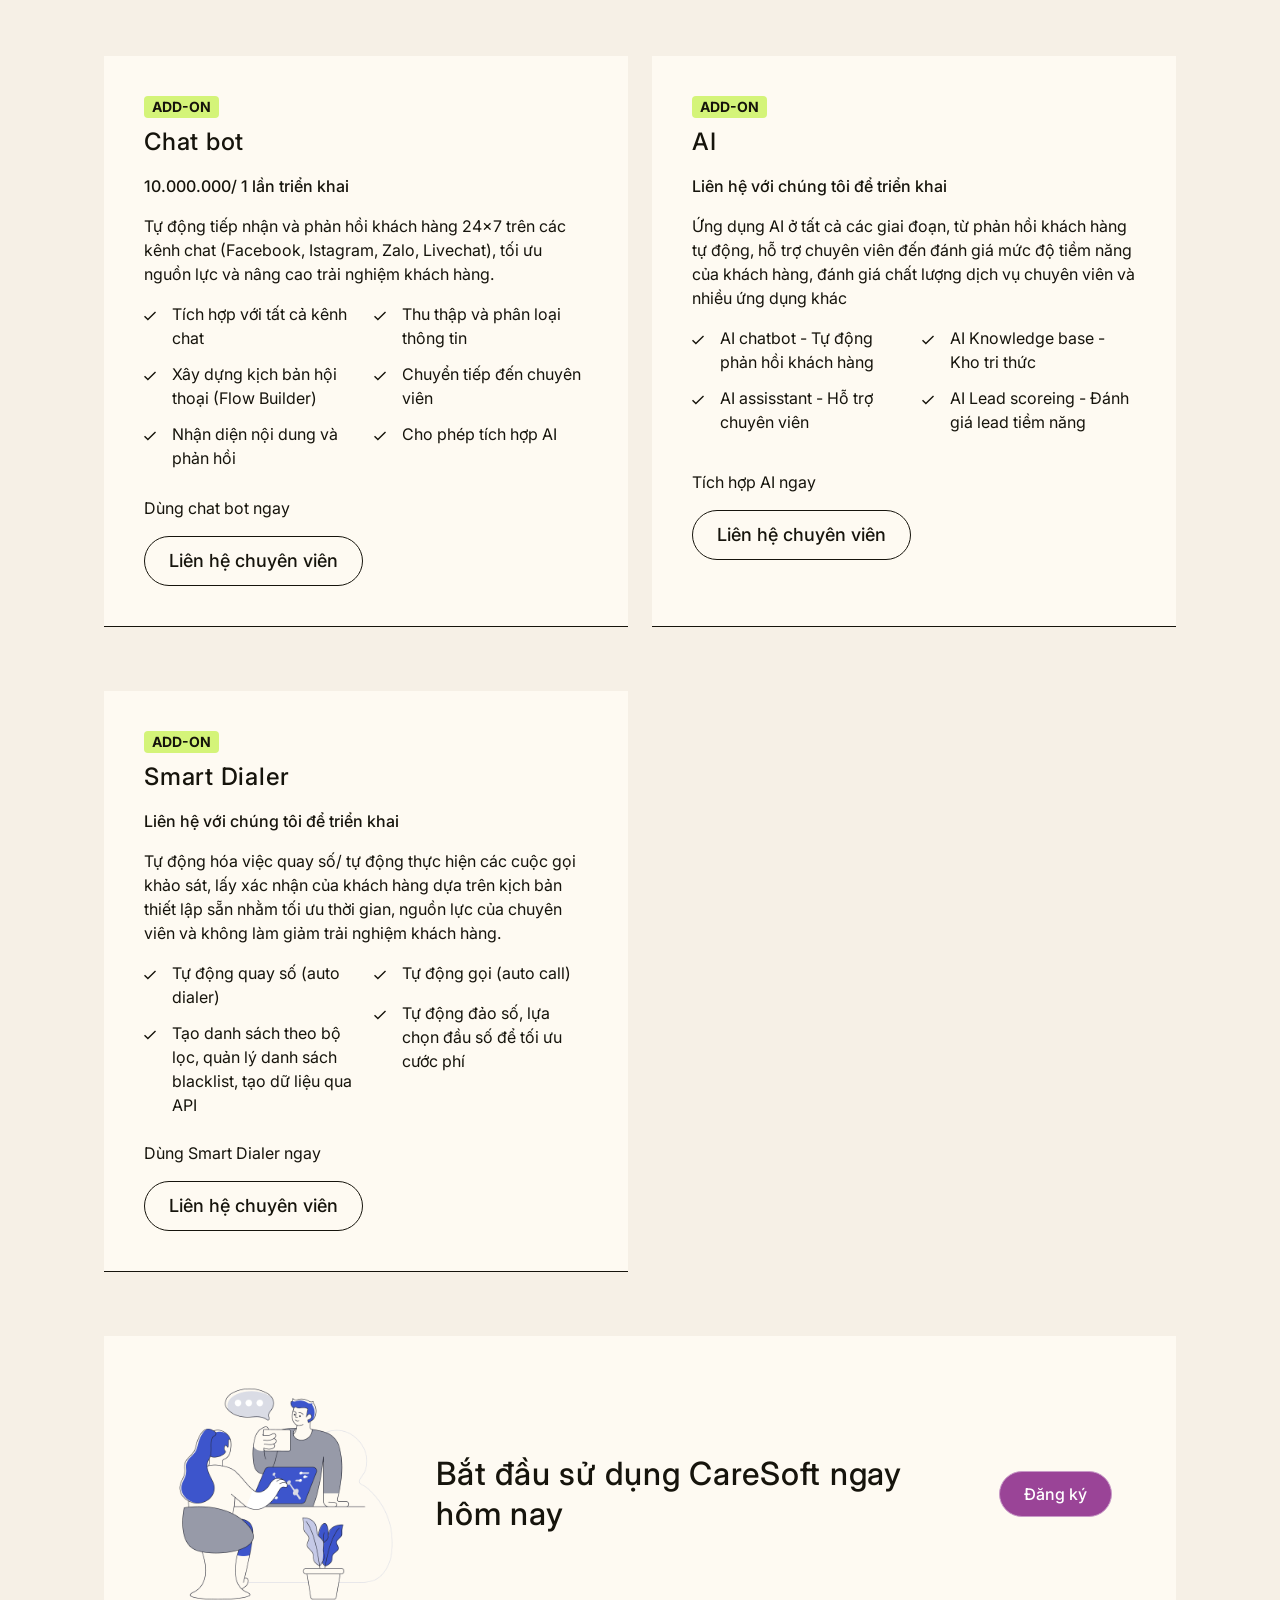
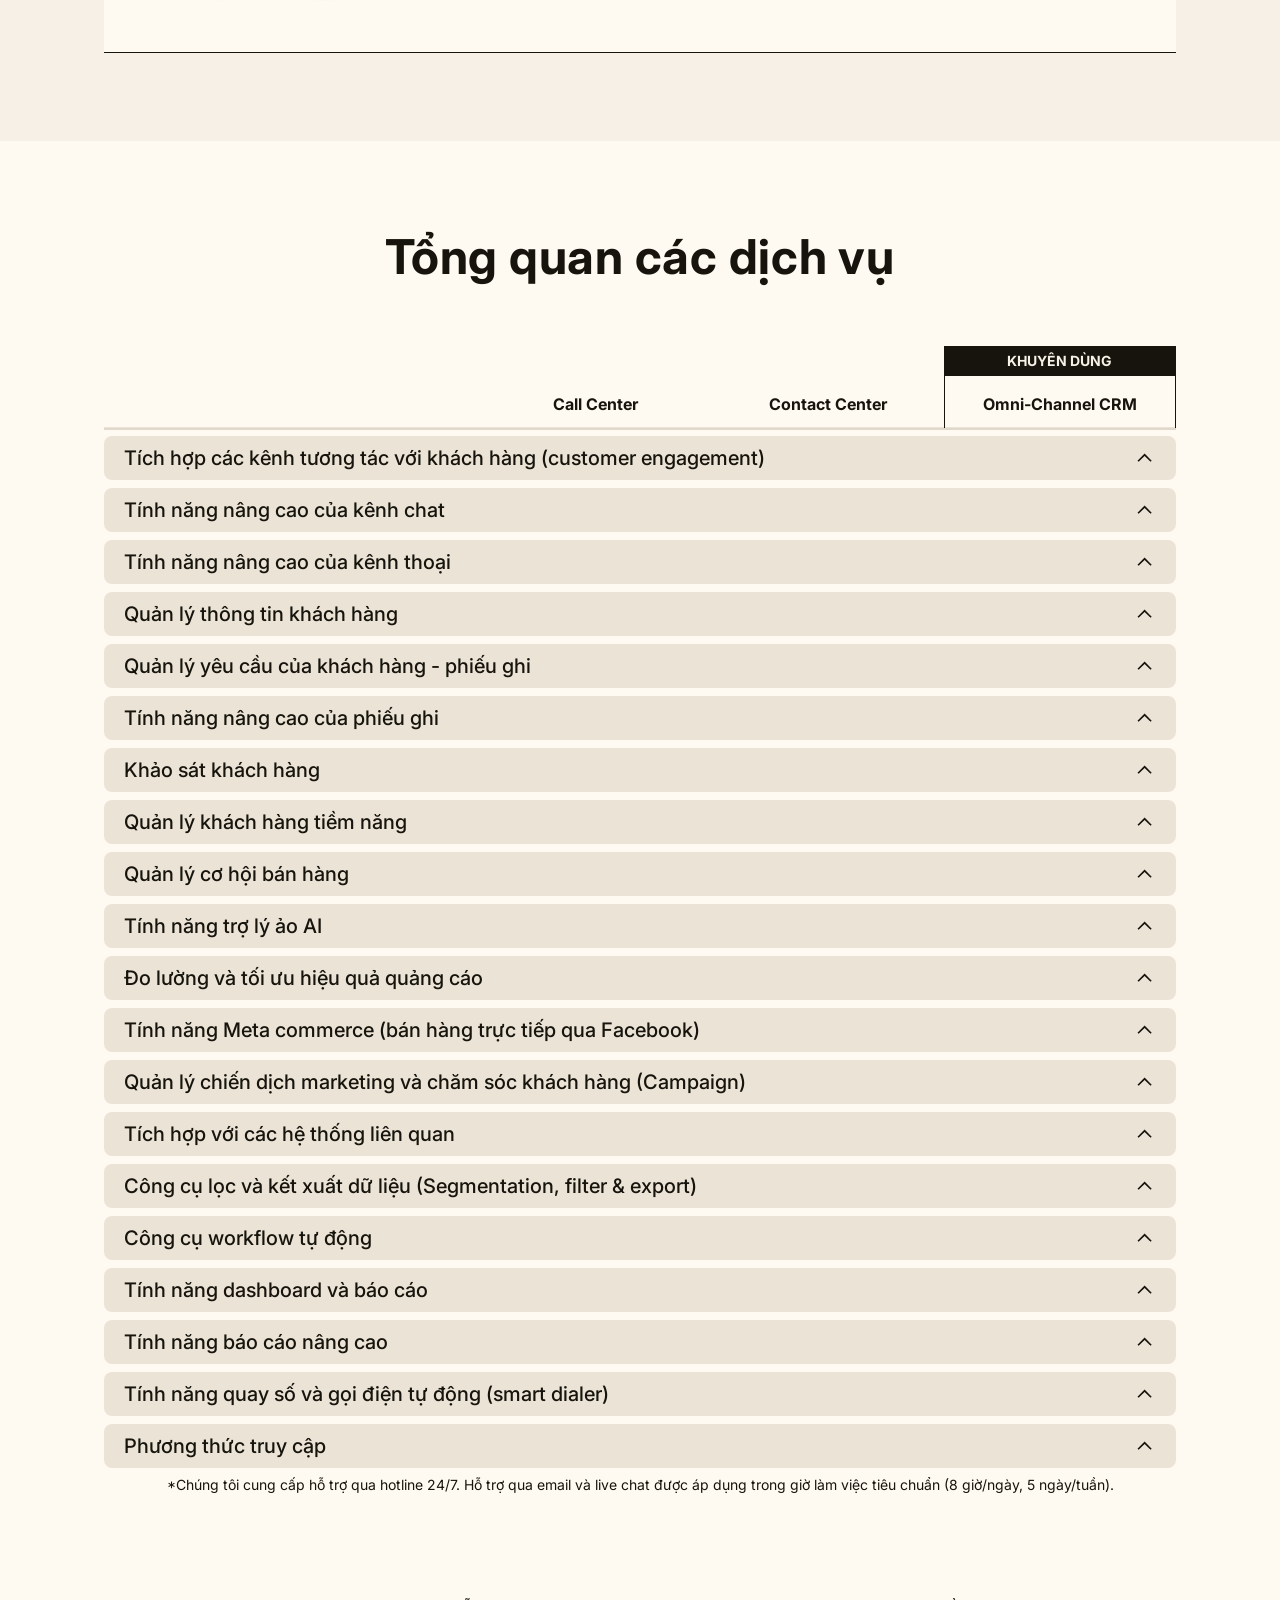
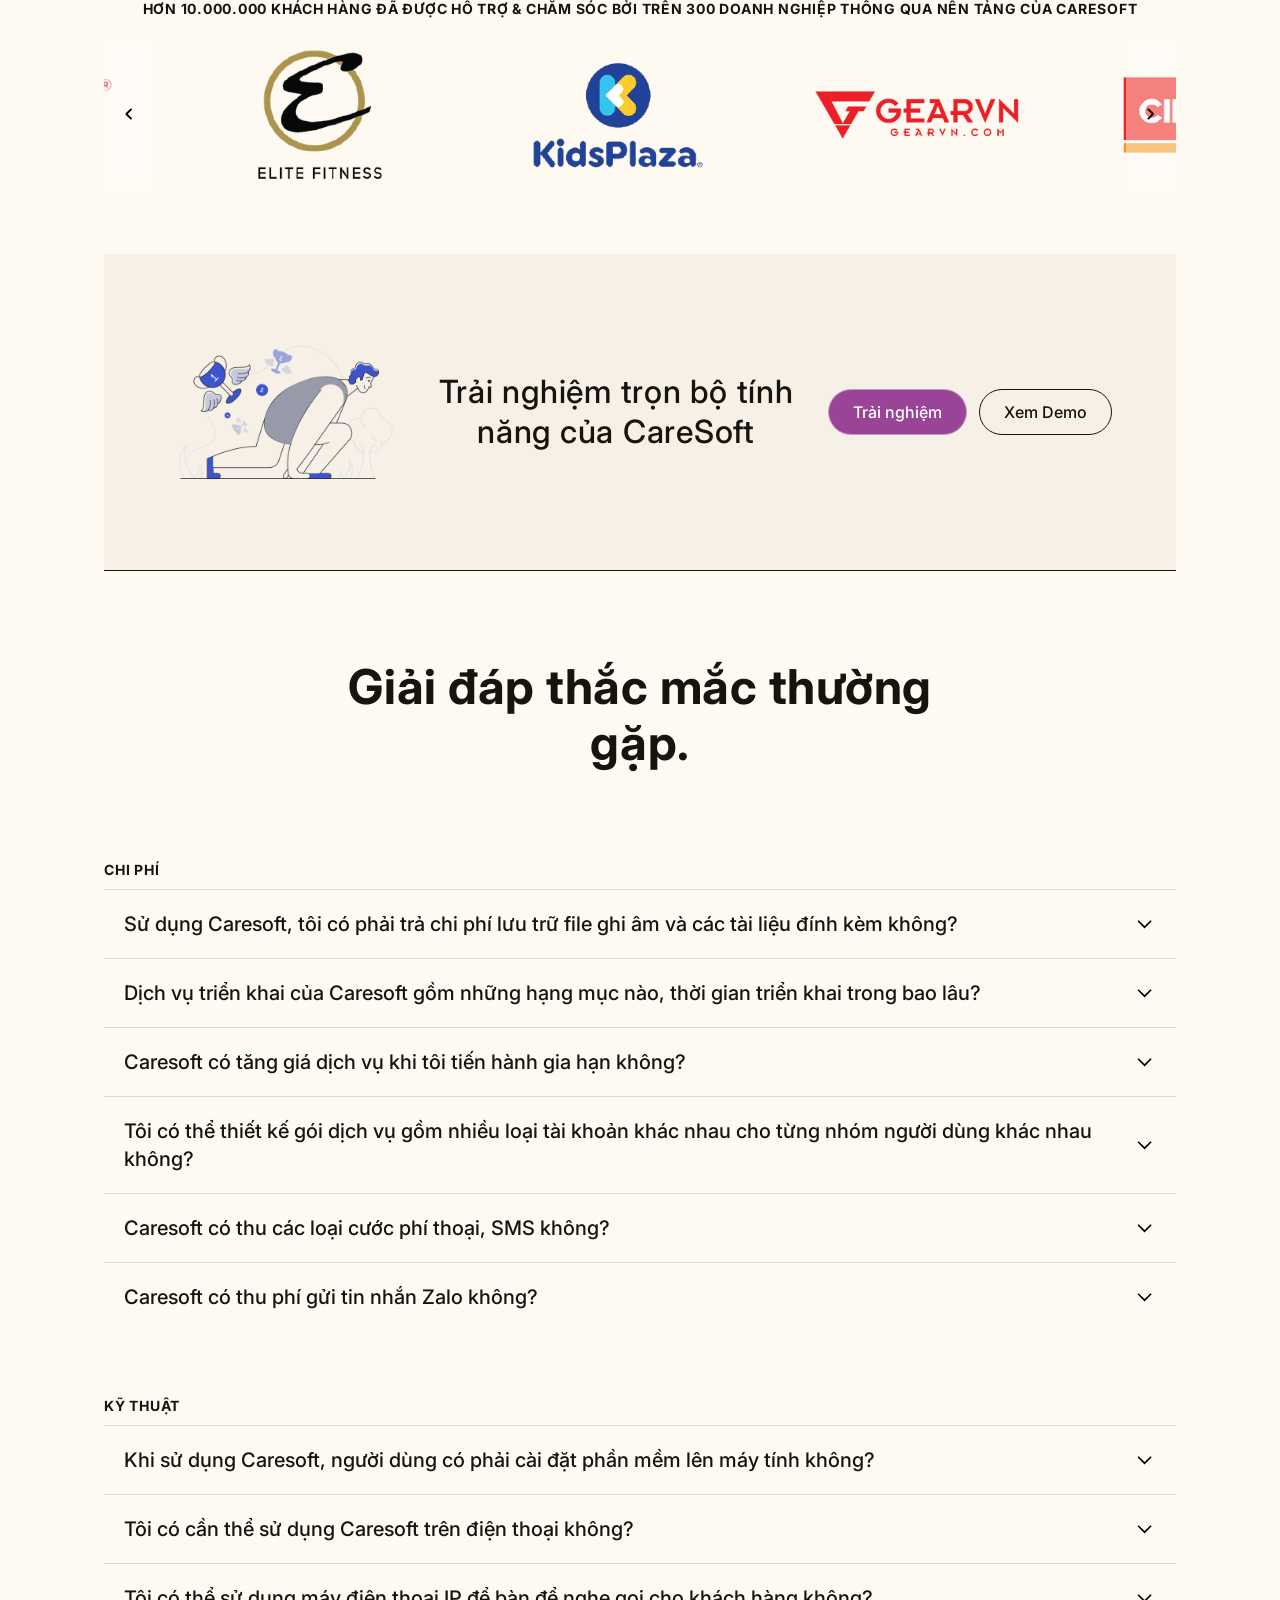
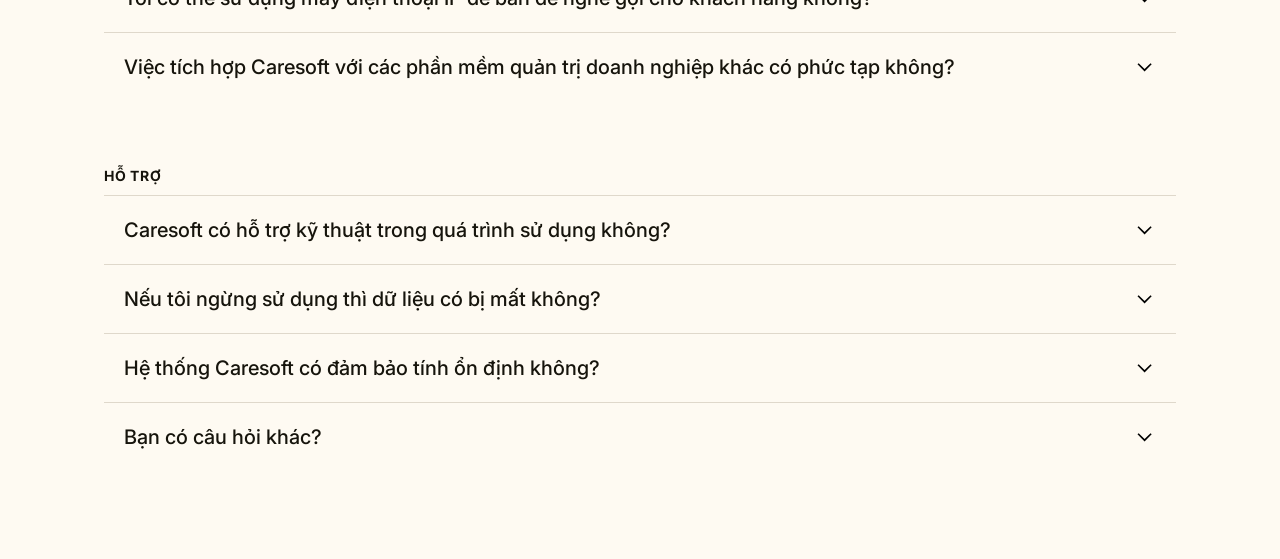
==== commit 559ab814: "đổi tên class container" ====
--- a/index.html
+++ b/index.html
@@ -19,7 +19,7 @@
 <body>
     <main>
         <section class="hero">
-            <div class="container">
+            <div class="pricing-custom-container">
                 <div class="hero-content-wrapper">
                     <div class="main-hero-title">
                         <h1 class="small-title">Gói và báo giá</h1>
@@ -48,7 +48,7 @@
             </div>
         </section>
         <section class="plans">
-            <div class="container">
+            <div class="pricing-custom-container">
                 <div class="plan-content-wrapper">
                     <div class="feature-content" id="features"></div>
                     <div class="feature-btn">
@@ -89,7 +89,7 @@
             </div>
         </section>
         <section class="table-section" id="table-plans">
-            <div class="container">
+            <div class="pricing-custom-container">
                 <div class="table-wrapper">
                     <h2 class="main-title">Tổng quan các dịch vụ</h2>
                     <table class="compare-table" id="main">
@@ -103,7 +103,7 @@
             </div>
         </section>
         <section class="customer no-pad">
-            <div class="container">
+            <div class="pricing-custom-container">
                 <div class="custome-cta-wrapper">
                     <div class="customer">
                         <div class="text">
@@ -166,7 +166,7 @@
             </div>
         </section>
         <section class="faq-section">
-            <div class="container">
+            <div class="pricing-custom-container">
                 <div class="faq-title-wrapper">
                     <div class="text-wrapper">
                         <h2 class="main-title">Giải đáp thắc mắc thường gặp.</h2>
--- a/css/all-style.css
+++ b/css/all-style.css
@@ -41,7 +41,7 @@
     overflow: hidden;
 }
 
-.container {
+.pricing-custom-container {
     padding: 0 24px;
     margin: 0 auto;
     width: 100%;
@@ -78,7 +78,7 @@
     padding: 48px 0;
 }
 
-.container {
+.pricing-custom-container {
     padding: 0 16px;
 }
 
@@ -1986,7 +1986,7 @@
         padding-top: 56px;
     }
 
-    .container {
+    .pricing-custom-container {
         padding-right: 16px;
         padding-left: 16px;
     }
@@ -2024,7 +2024,7 @@
         padding-top: 64px;
     }
 
-    .container {
+    .pricing-custom-container {
         padding-right: 24px;
         padding-left: 24px;
     }
@@ -2137,7 +2137,7 @@
         padding-top: 88px;
     }
 
-    .container {
+    .pricing-custom-container {
         padding-right: 24px;
         padding-left: 24px;
         max-width: 1120px;
@@ -2185,7 +2185,7 @@
         min-width: 1248px;
     }
 
-    .plans .container {
+    .plans .pricing-custom-container {
         display: flex;
         flex-direction: column;
         align-items: center;
@@ -2219,7 +2219,7 @@
         padding-top: 104px;
     }
 
-    .container {
+    .pricing-custom-container {
         padding-right: 40px;
         padding-left: 40px;
         max-width: 1600px;
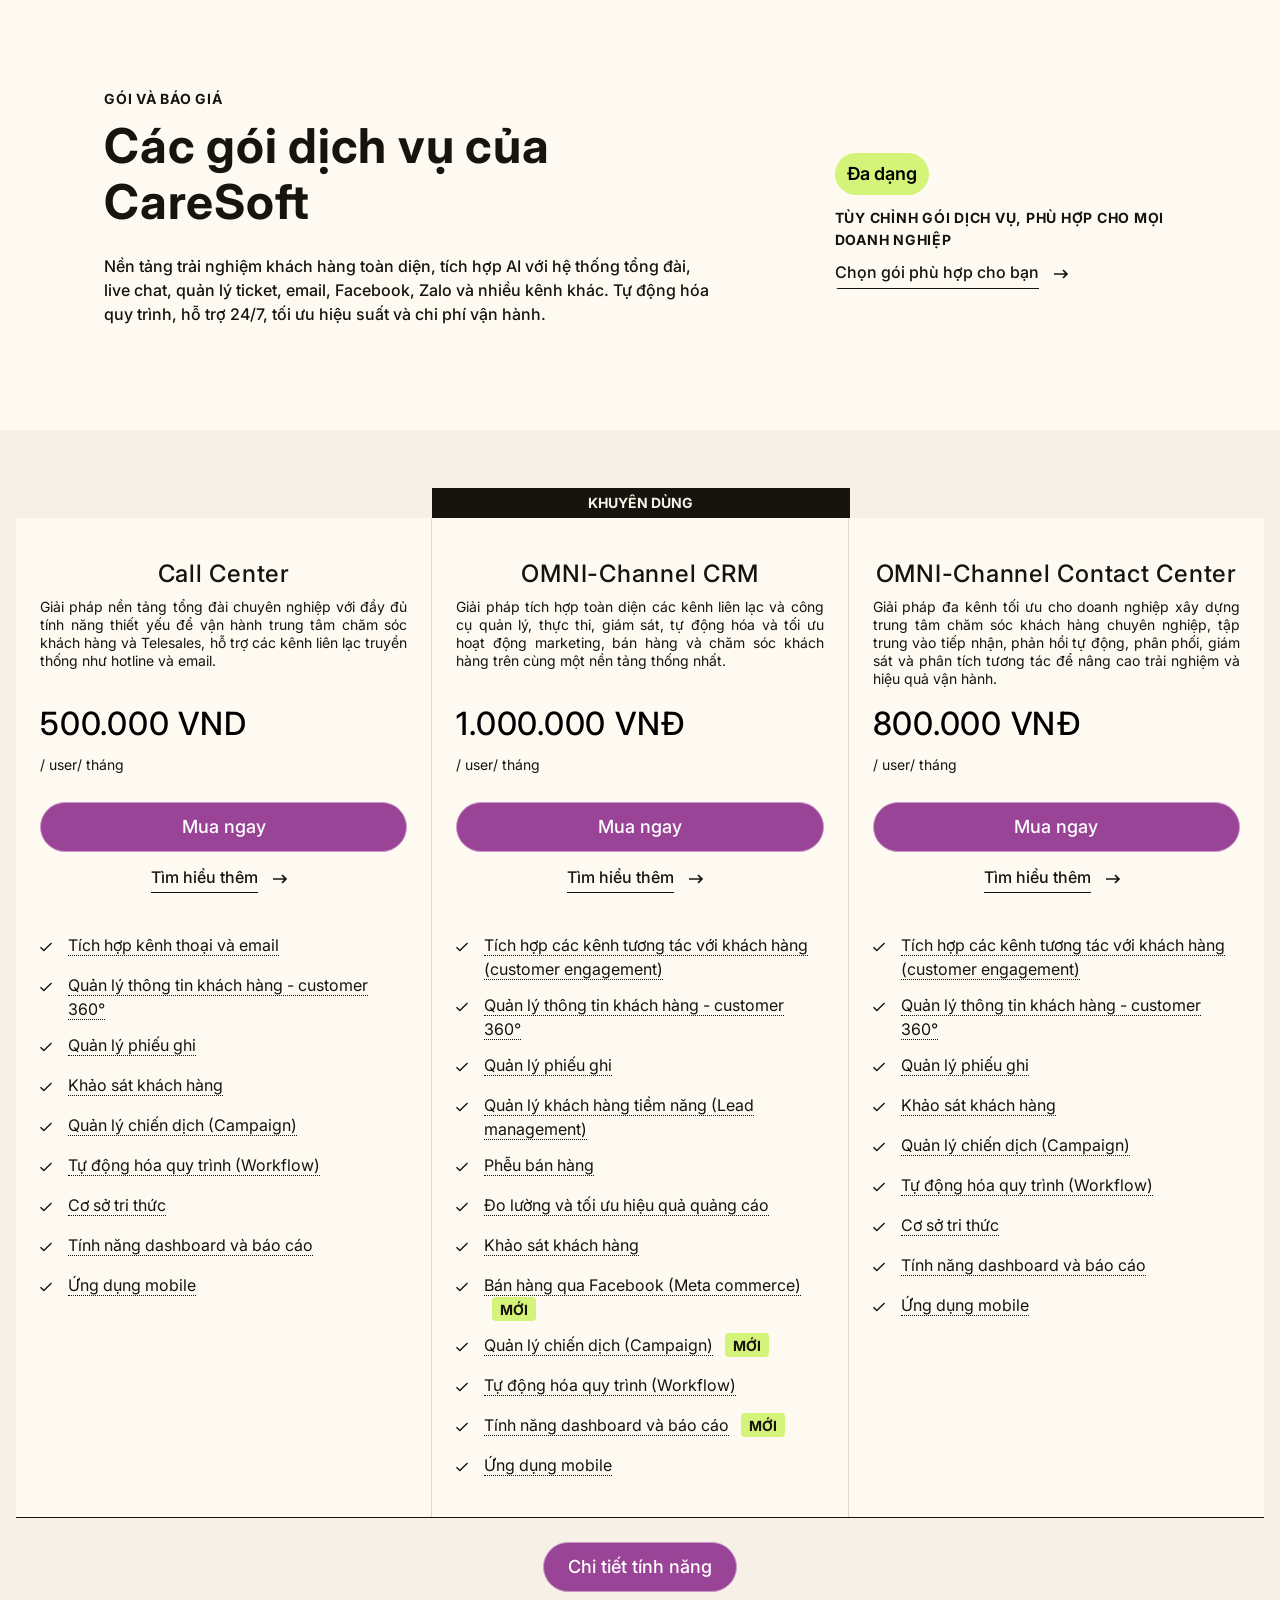
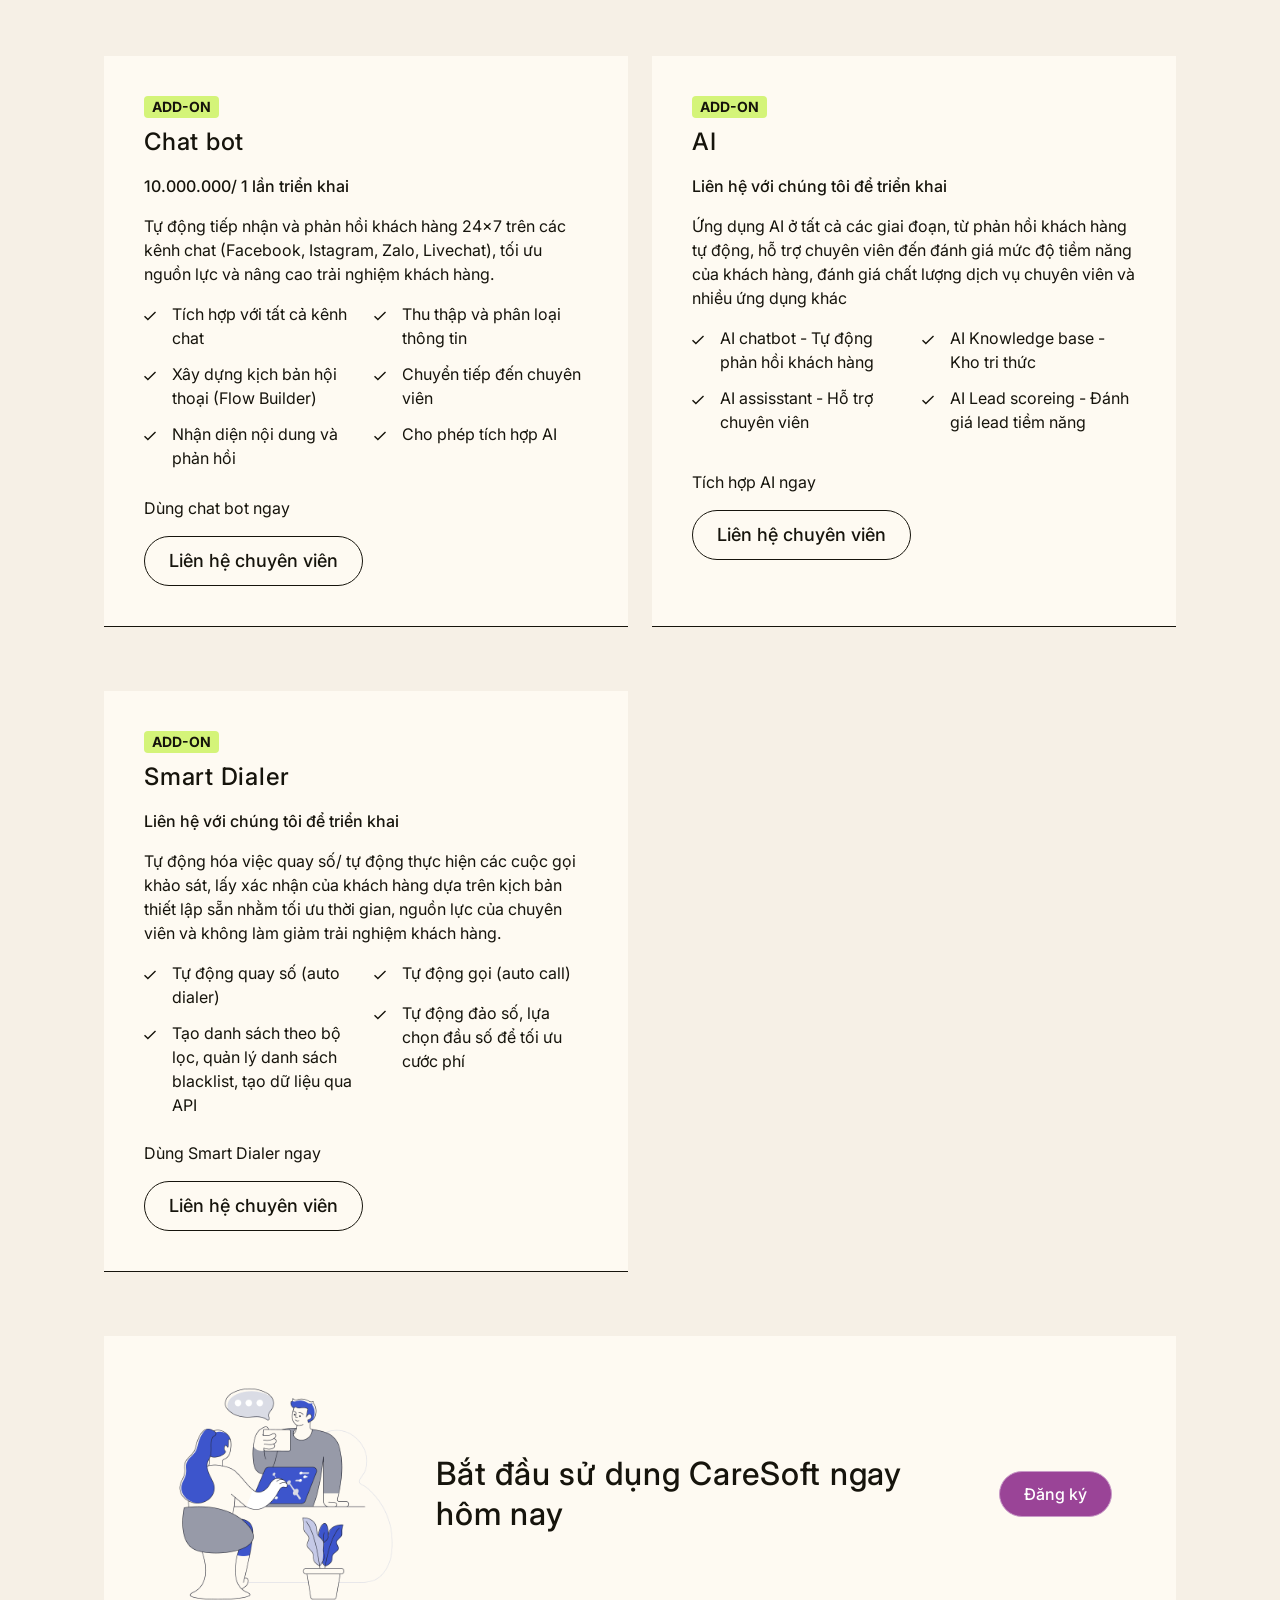
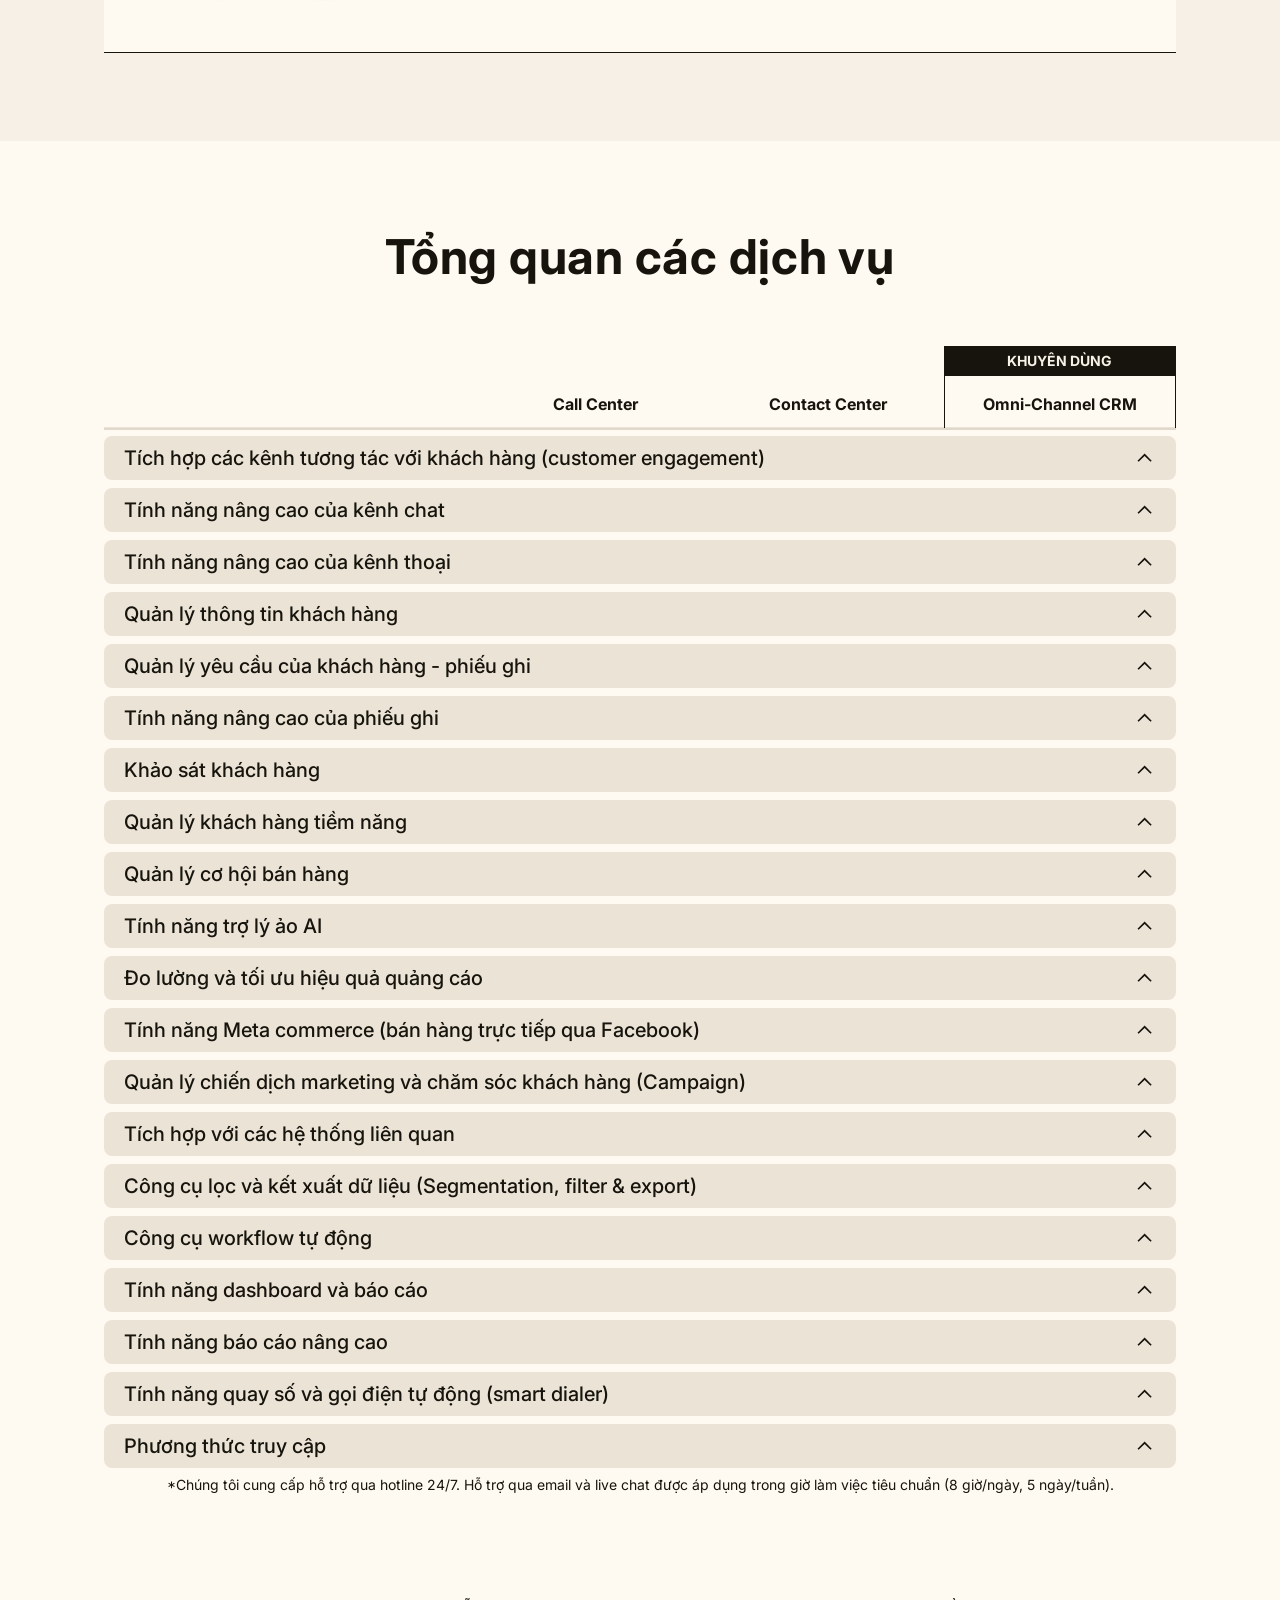
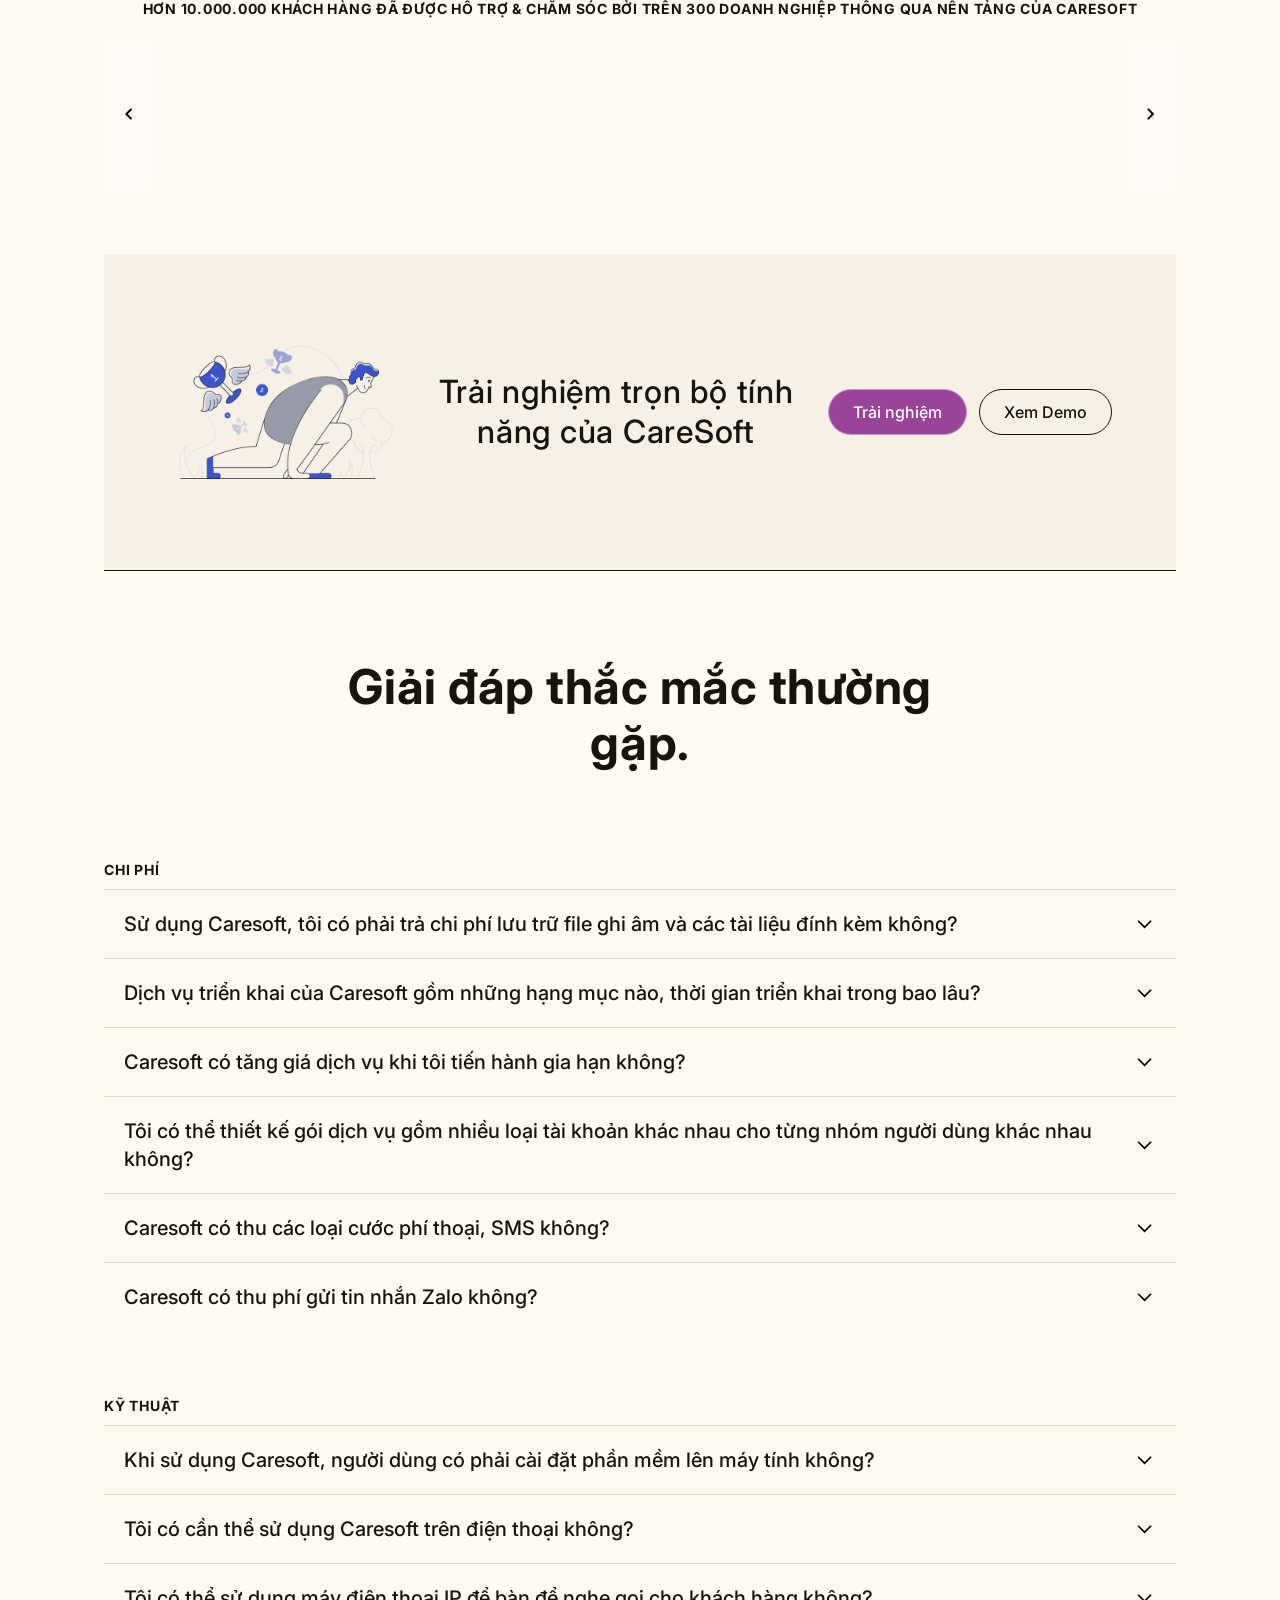
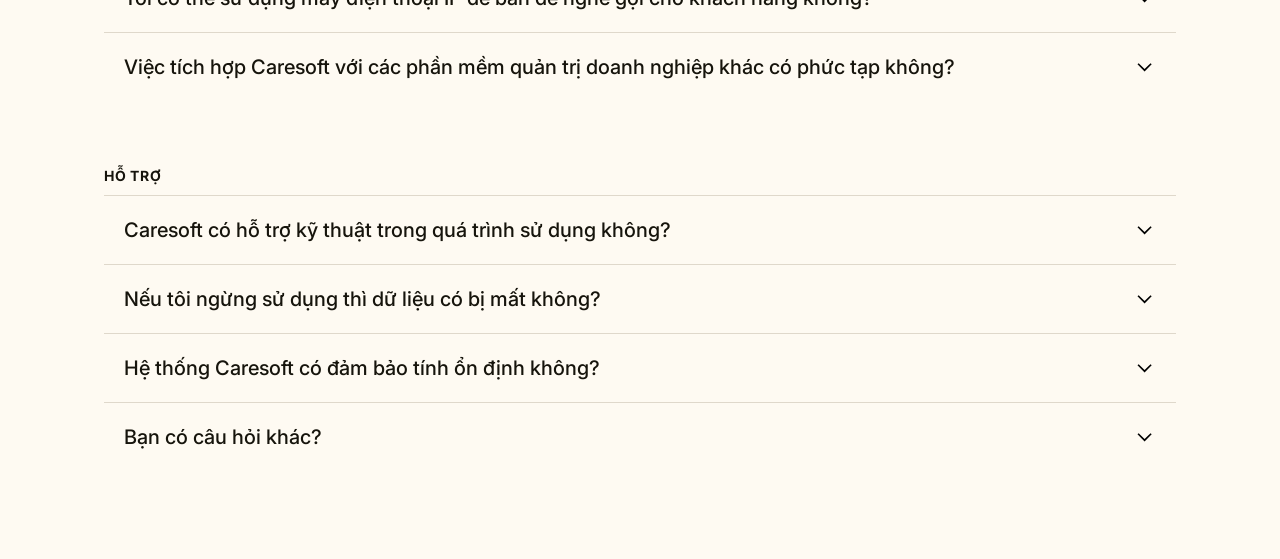
==== commit 07bbcfdf: "đổi tên class icon" ====
--- a/index.html
+++ b/index.html
@@ -34,7 +34,7 @@
                         <h3 class="small-title">Tùy chỉnh gói dịch vụ, phù hợp cho mọi doanh nghiệp</h3>
                         <a href="" class="click-link">
                             <span class="click-link-text ">Chọn gói phù hợp cho bạn</span>
-                            <span class="icon">
+                            <span class="pricing-custom-icon">
                                 <svg xmlns="http://www.w3.org/2000/svg" width="16" height="16" fill="currentColor"
                                     viewBox="0 0 16 16" style="padding-left:6px">
                                     <path fill="currentColor" fill-rule="evenodd"
@@ -376,7 +376,7 @@
                     </svg>
                 </button>
                 <div class="submited-content">
-                    <div class="icon">
+                    <div class="pricing-custom-icon">
                         <svg xmlns="http://www.w3.org/2000/svg" width="48" height="48" viewBox="0 0 24 24">
                             <g fill="none" stroke="currentColor" stroke-linecap="round" stroke-linejoin="round"
                                 stroke-width="2">
--- a/css/all-style.css
+++ b/css/all-style.css
@@ -255,7 +255,7 @@
     background-position: 0 100%;
 }
 
-.icon {
+.pricing-custom-icon {
     font-style: normal;
     cursor: pointer;
     color: var(--text-color);
@@ -274,7 +274,7 @@
     vertical-align: middle;
 }
 
-.icon svg {
+.pricing-custom-icon svg {
     display: block;
     fill: currentcolor;
     box-sizing: inherit;
@@ -1877,7 +1877,7 @@
     box-shadow: 0 8px 20px rgba(0, 0, 0, 0.15);
 }
 
-.submited-content .icon {
+.submited-content .pricing-custom-icon {
     color: #22c55e;
     margin-bottom: 16px;
     max-width: 48px;
@@ -1974,7 +1974,7 @@
     background-color: var(--bg-hight-light-color);
 }
 
-.list-item .icon {
+.list-item .pricing-custom-icon {
     margin: 0;
     width: 18px;
     height: 18px;
@@ -2424,7 +2424,7 @@
         padding: 16px;
     }
 
-    .nav-btn .icon {
+    .nav-btn .pricing-custom-icon {
         width: 24px;
         height: 24px;
         margin: 0;
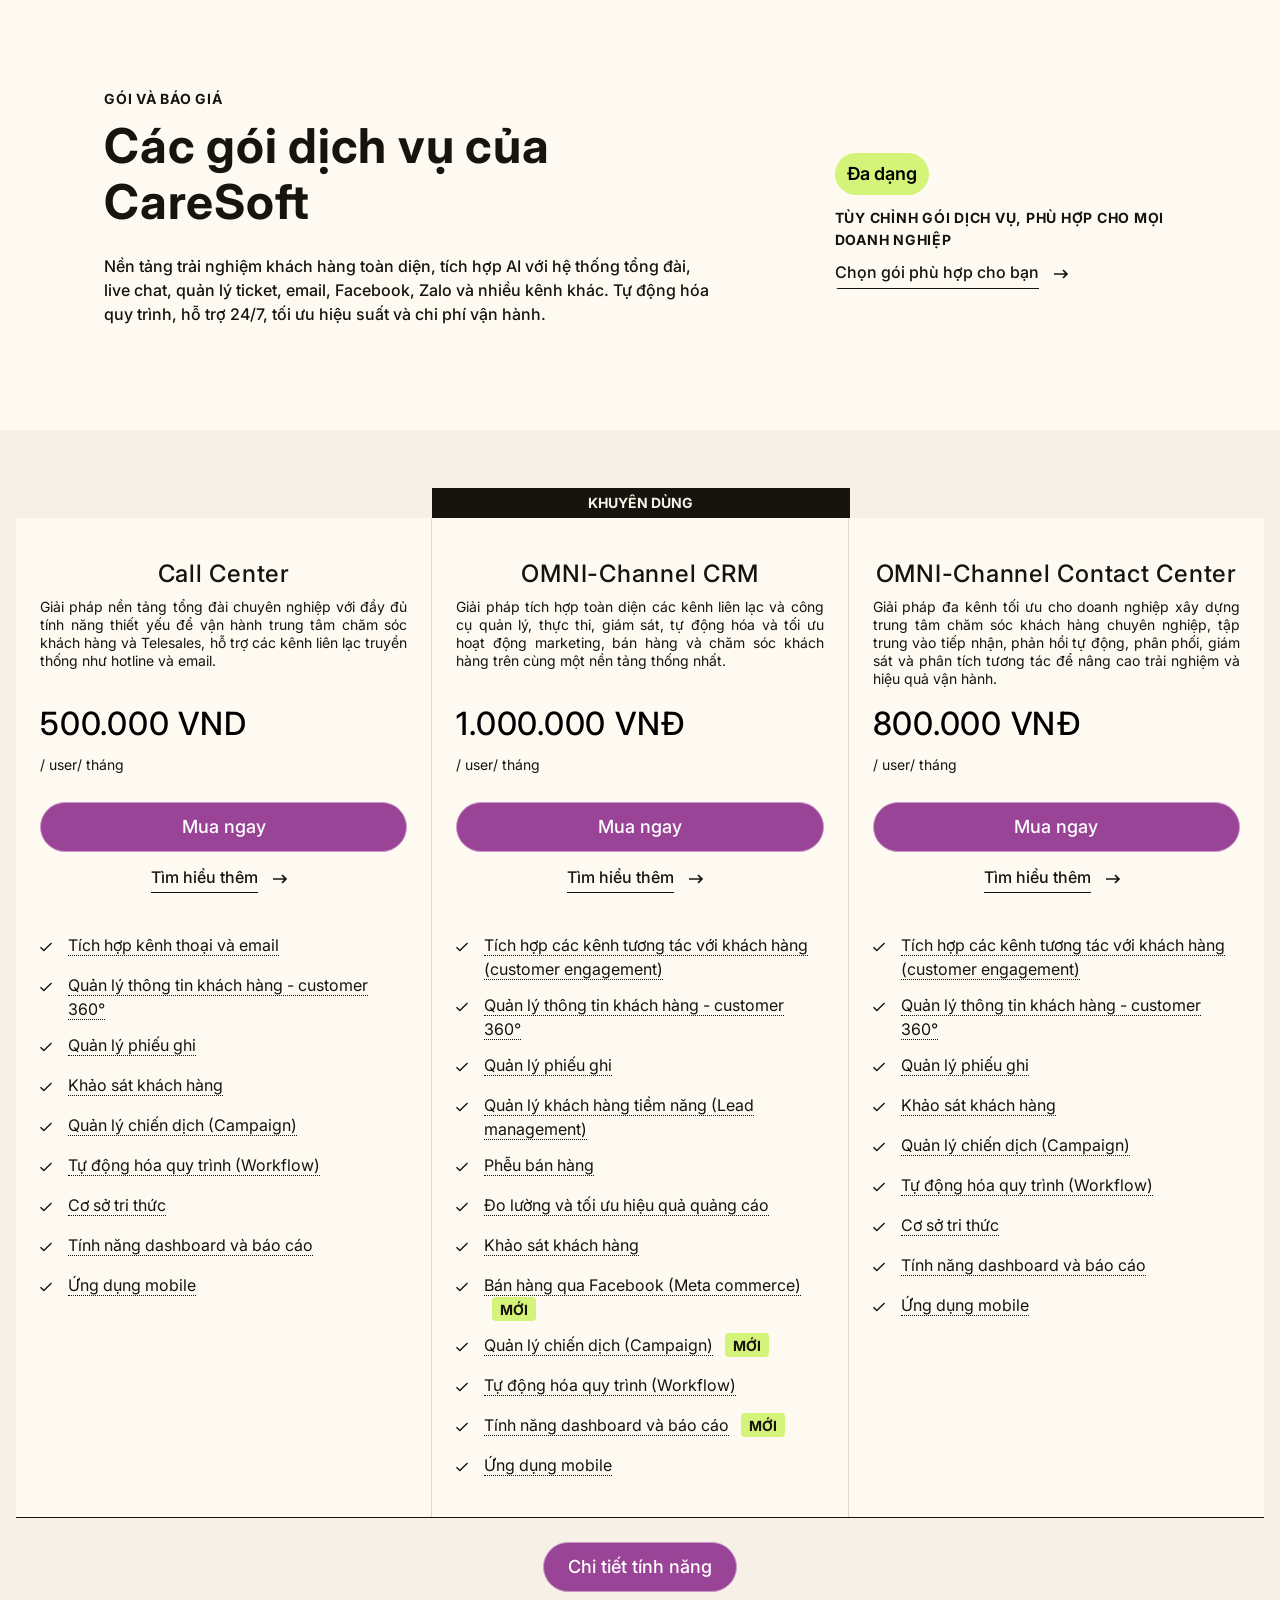
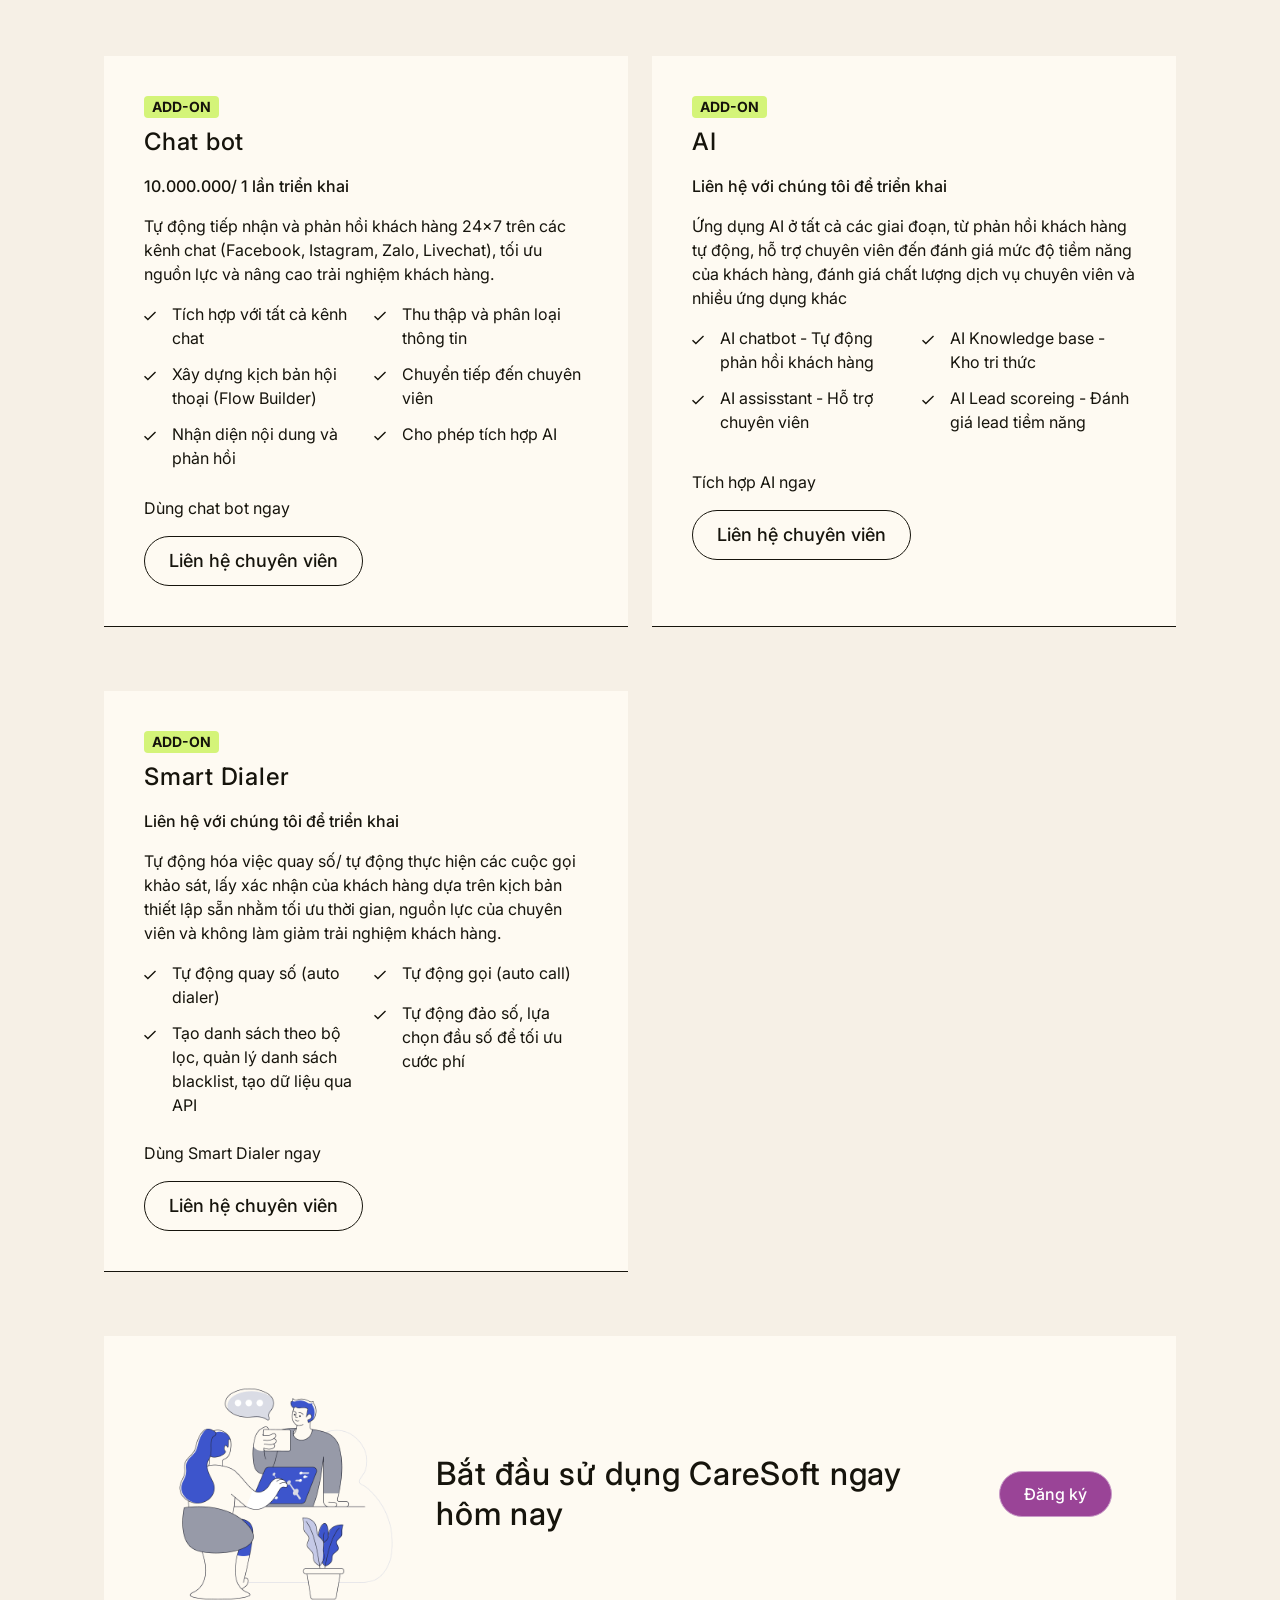
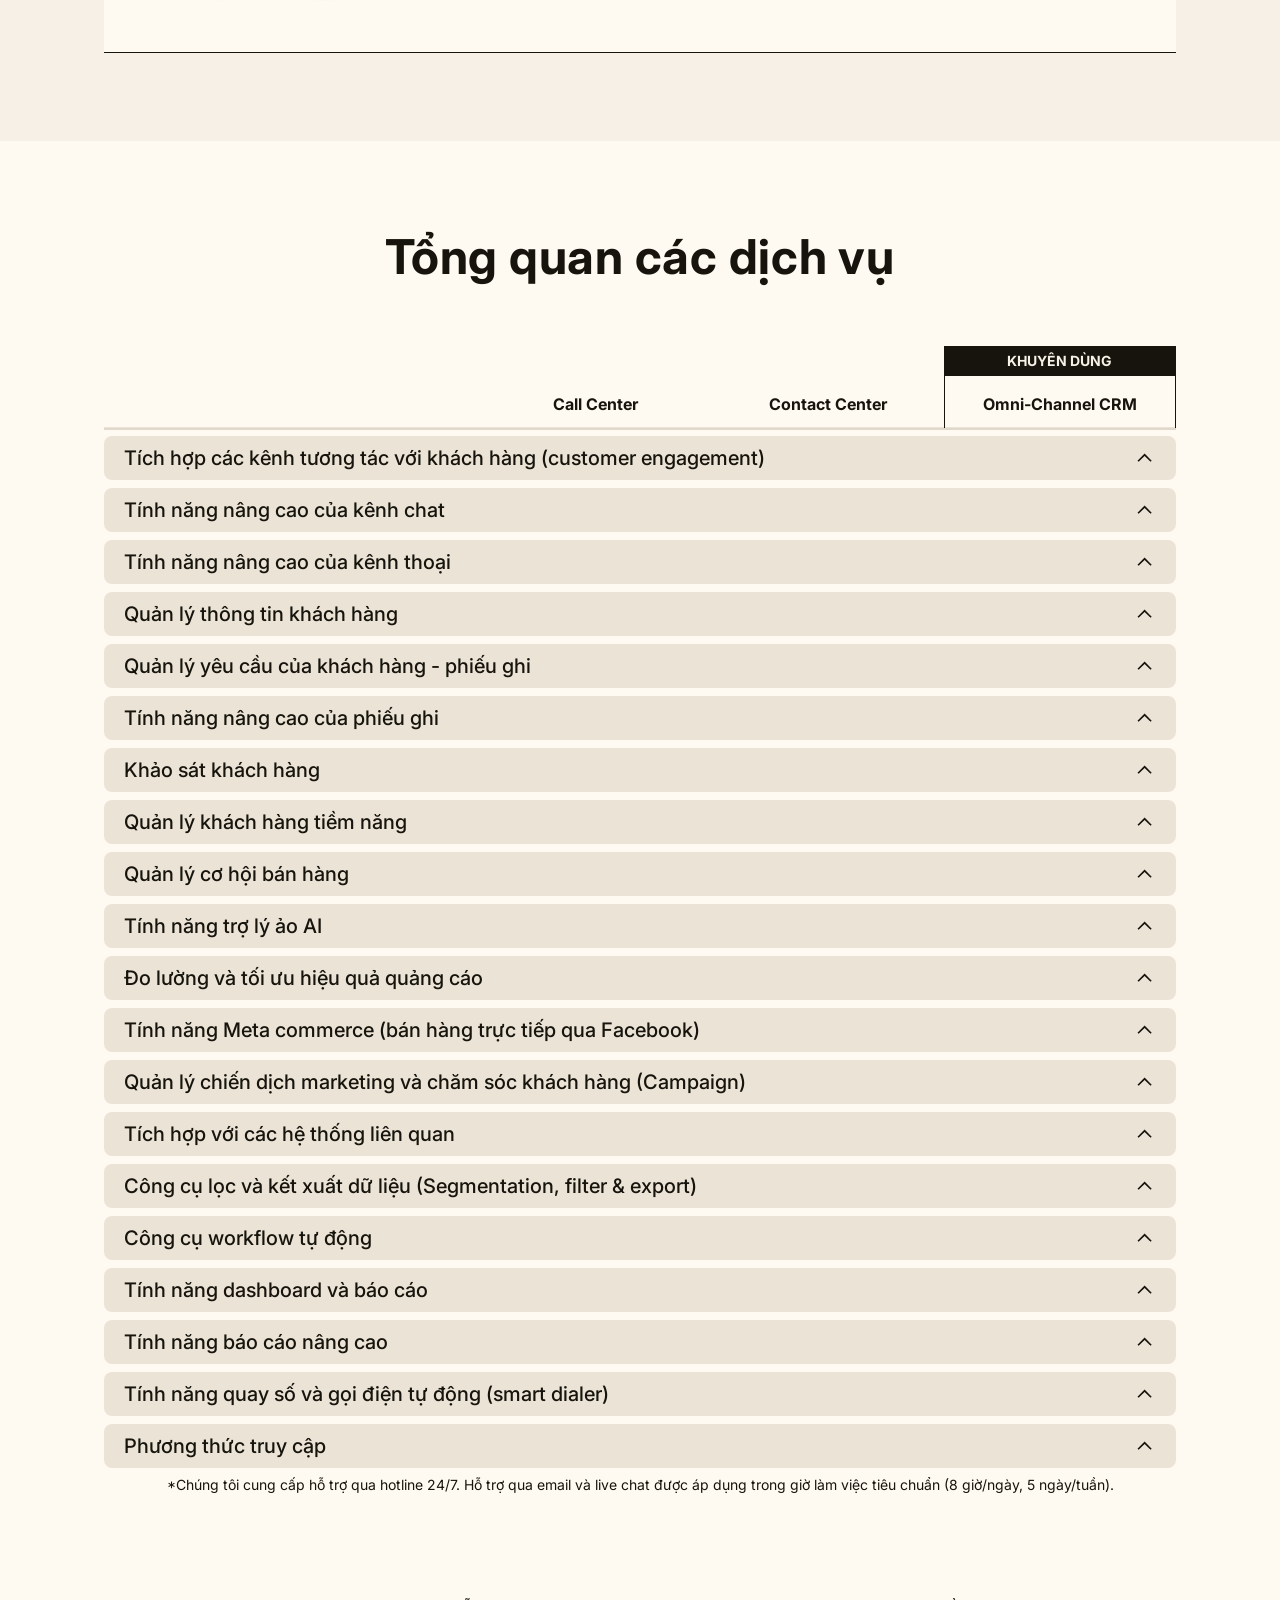
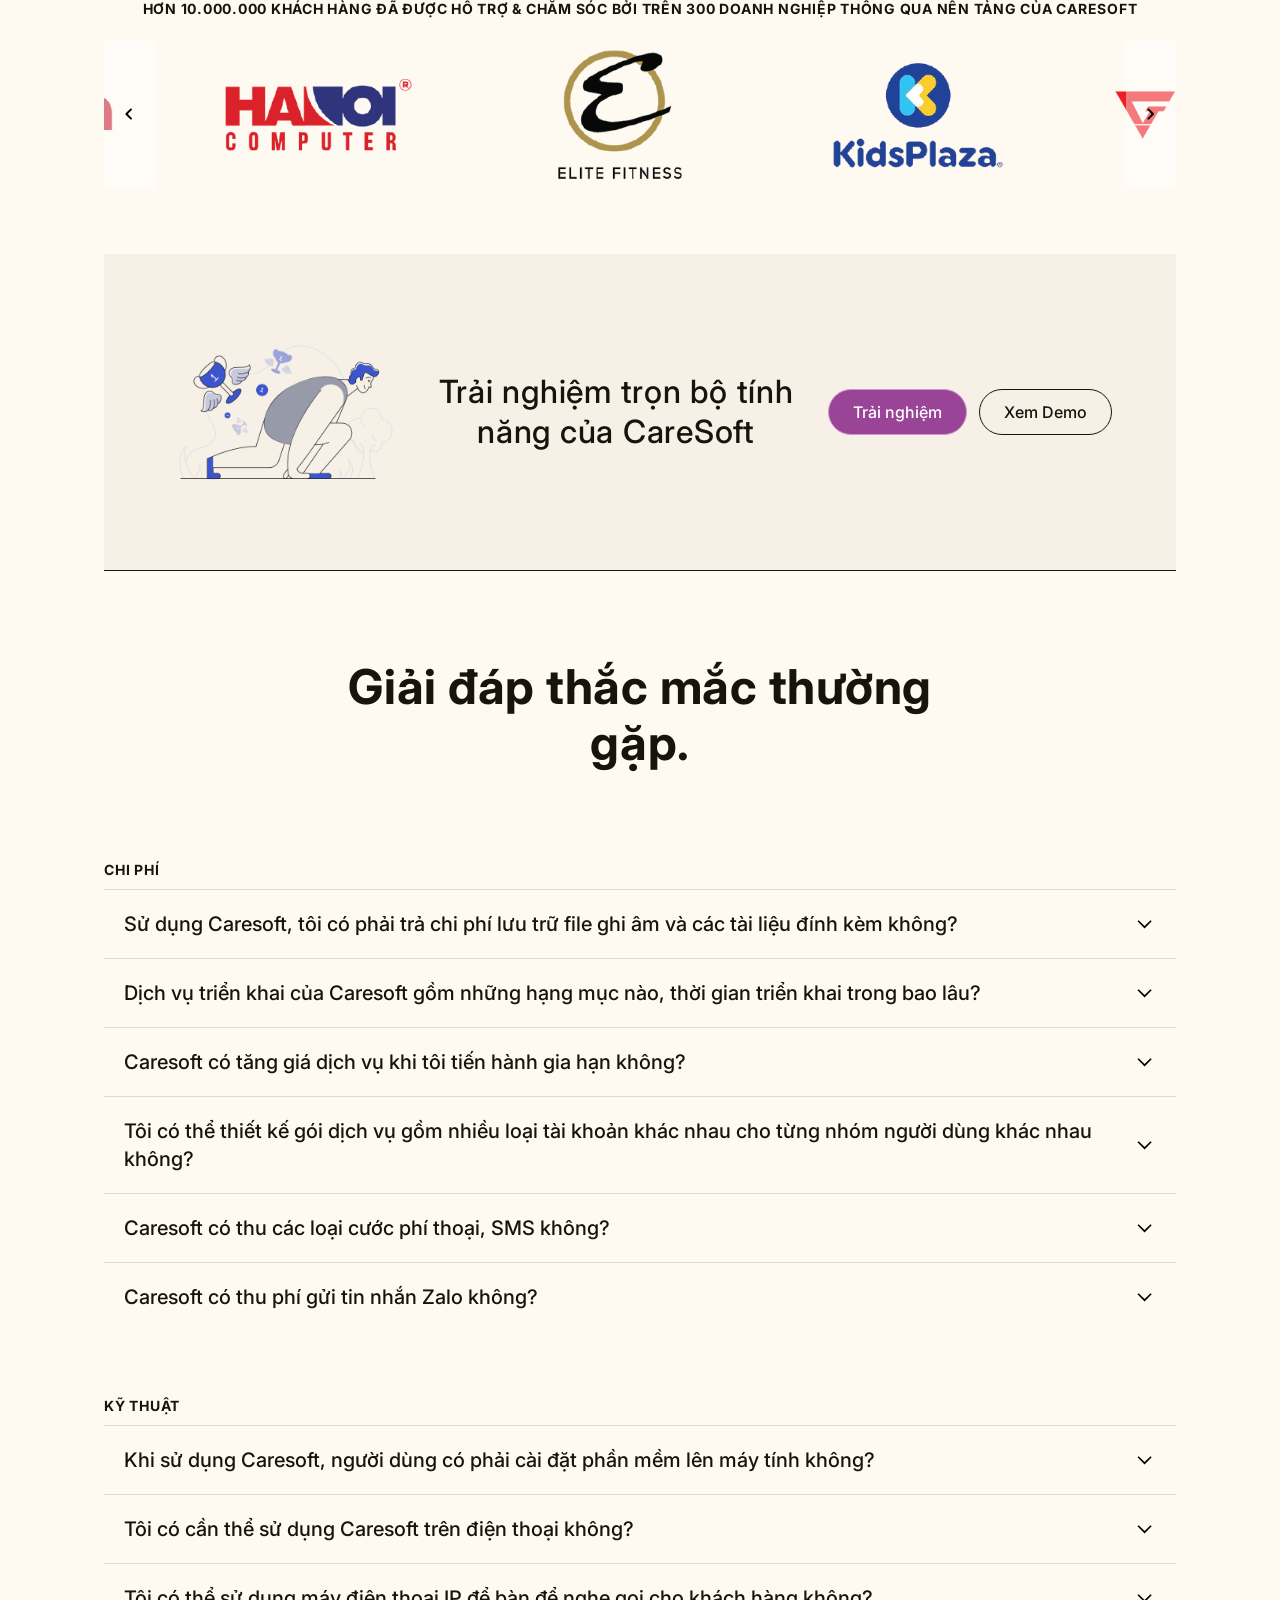
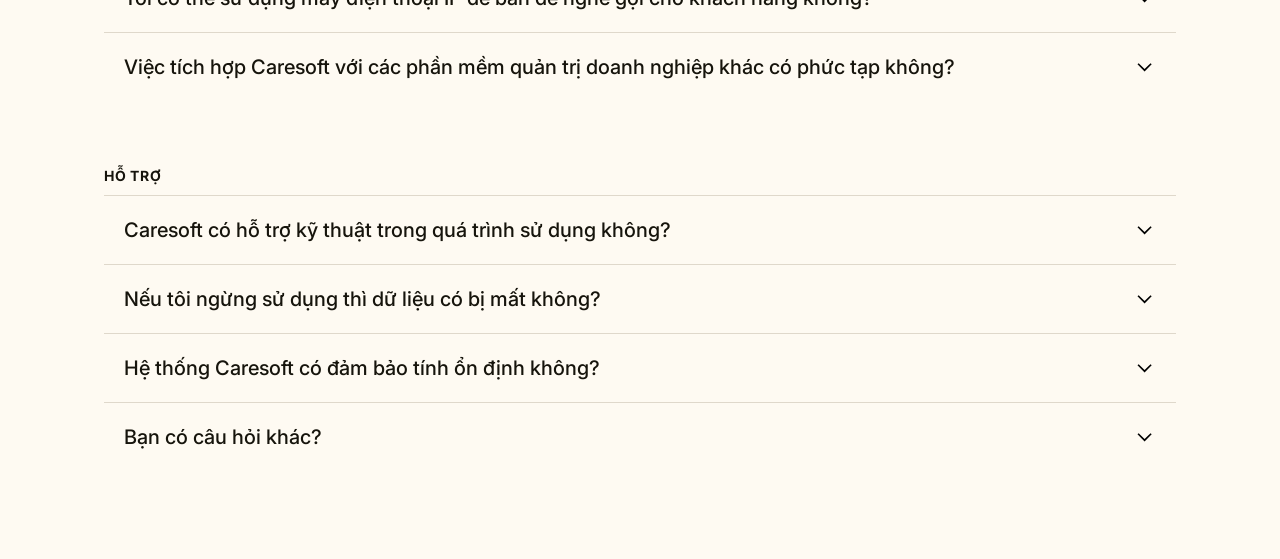
==== commit 997deb1c: "đổi tên class card" ====
--- a/index.html
+++ b/index.html
@@ -64,7 +64,7 @@
                 </div>
                 <div class="part-wrapper cta">
                     <div class="cta-wrapper">
-                        <div class="cta-content card">
+                        <div class="cta-content pricing-custom-card">
                             <div class="cta-img">
                                 <span class="img-span">
                                     <img src="/img/cta-img-1.png" alt="ảnh CTA băt đầu" loading="lazy">
@@ -130,7 +130,7 @@
                     </div>
                     <div class="part-wrapper cta non-flex">
                         <div class="cta-wrapper">
-                            <div class="cta-content card bg-2">
+                            <div class="cta-content pricing-custom-card bg-2">
                                 <div class="cta-img">
                                     <span class="img-span">
                                         <img src="/img/cta-img-2.png"
--- a/css/all-style.css
+++ b/css/all-style.css
@@ -287,7 +287,7 @@
     width: 100%;
 }
 
-.card {
+.pricing-custom-card {
     background: var(--main-bg-color);
     box-shadow: none;
     border-bottom: 1px solid var(--text-color);
